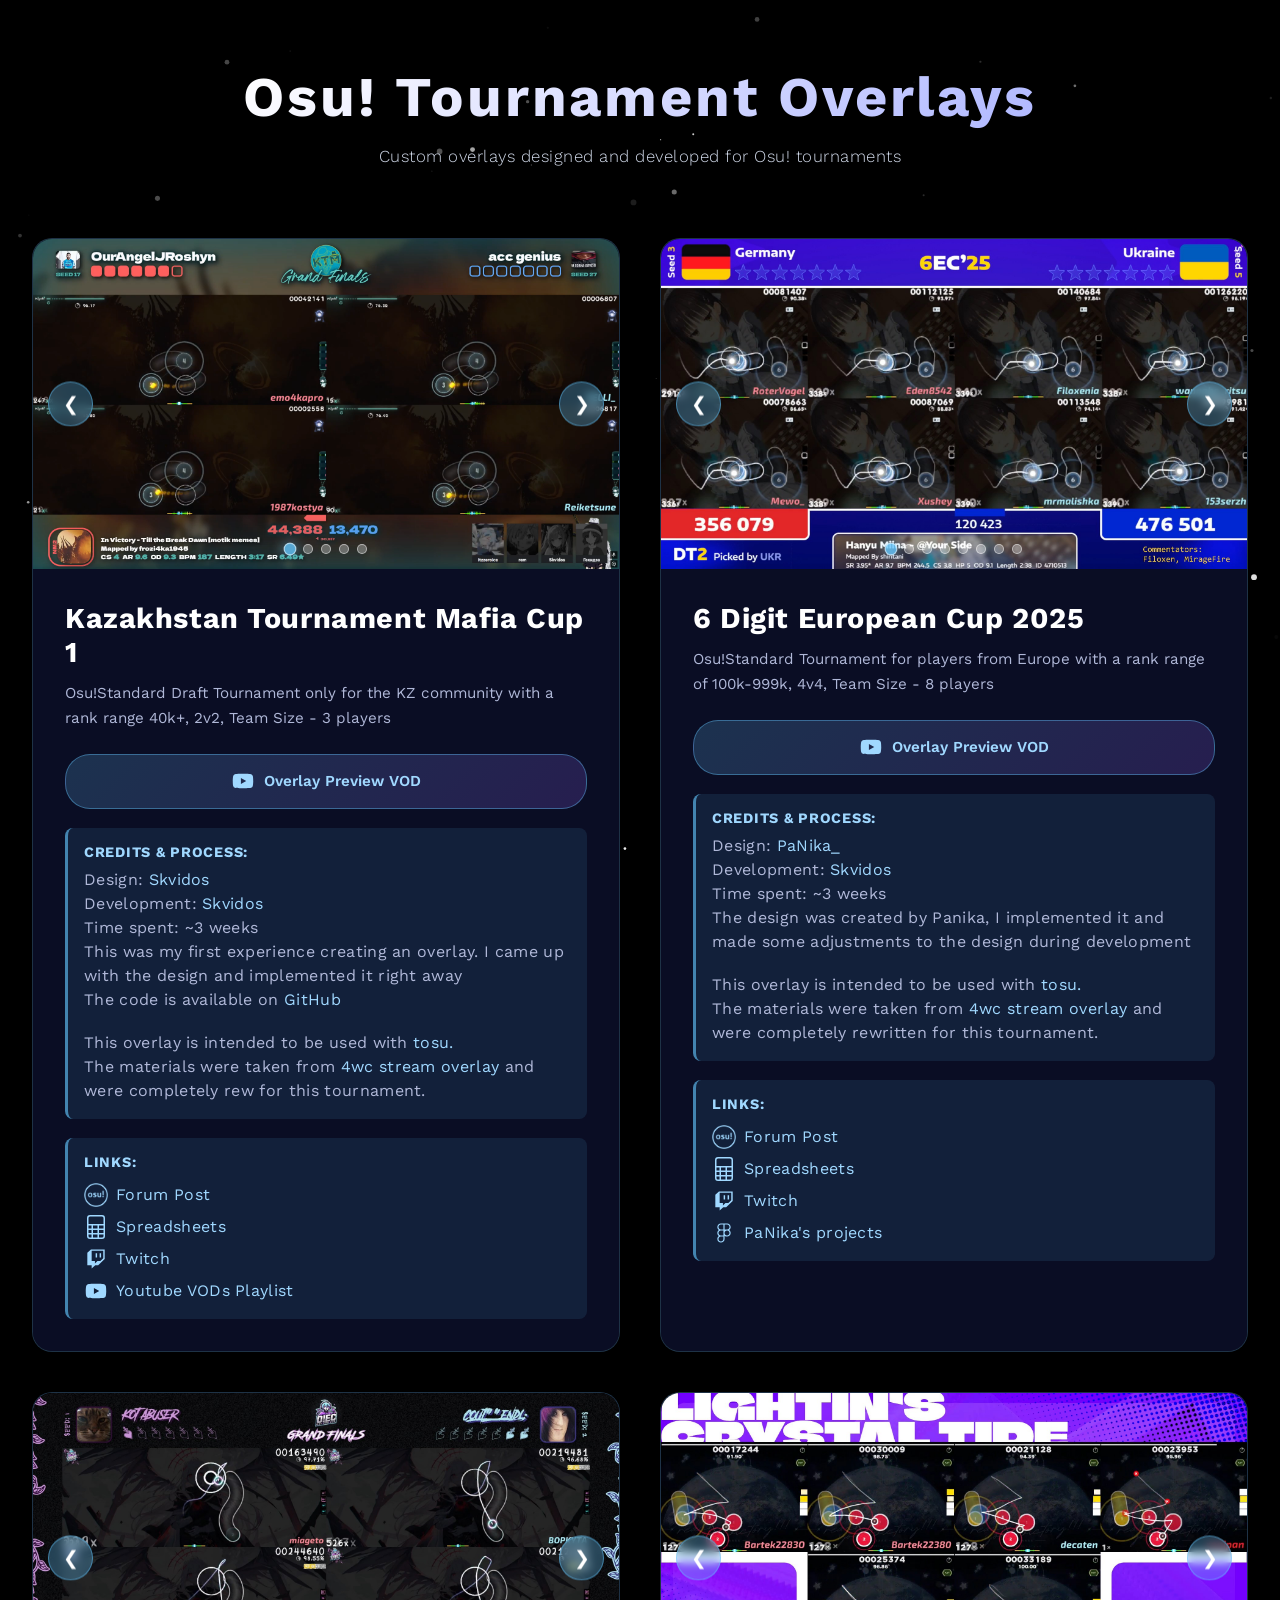
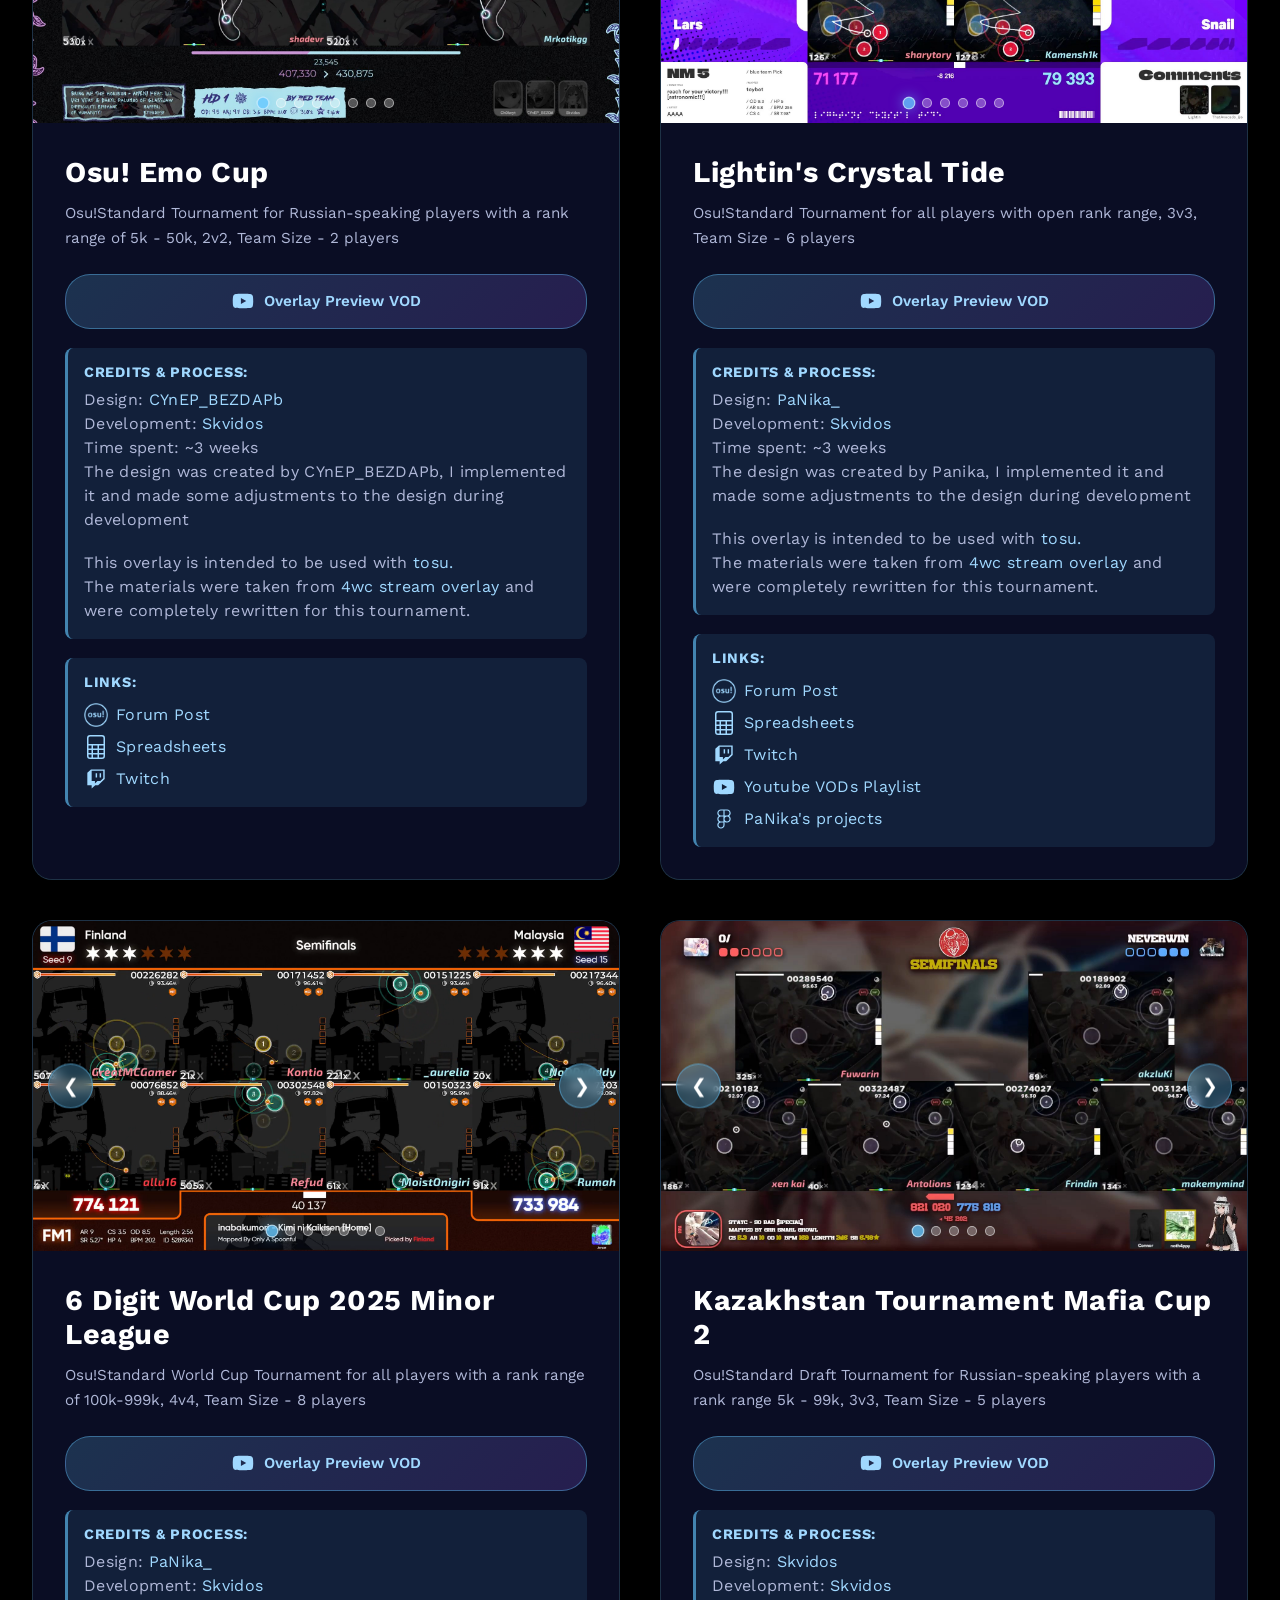
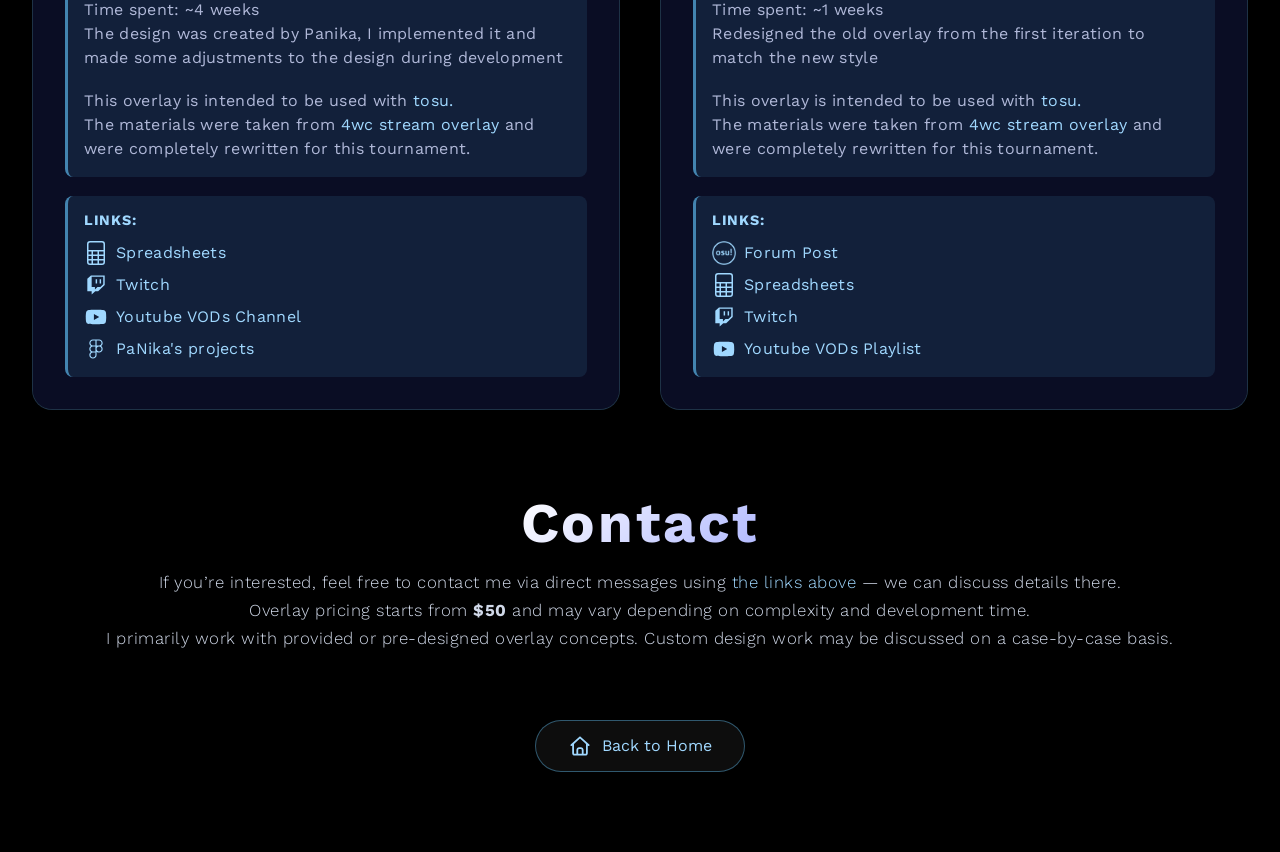
==== overlays/index.html @ 8c1902c5 "Add site, overlays pages and assets" ====
<!DOCTYPE html>
<html lang="en">
<head>
  <meta charset="UTF-8">
  <meta name="viewport" content="width=device-width, initial-scale=1.0">
  <link rel="stylesheet" href="../style.css">
  <link rel="stylesheet" href="overlays.css">
  <link rel="stylesheet" href="../src/particles.css">
  <link rel="icon" type="image/x-icon" href="../src/img/genshin-impact-emote.gif">
  <title>Tournament overlays</title>
</head>
<body>
  <div id="particles-js" class="particles-js">
    <div class="count-particles"> 
      <span class="js-count-particles"></span> 
    </div>
  </div>

  <div class="tournaments-container">
    <div class="tournaments-header">
      <h1 class="tournaments-title">Osu! Tournament Overlays</h1>
      <p class="tournaments-subtitle">Custom overlays designed and developed for Osu! tournaments</p>
    </div>

    <div class="tournaments-grid">


      <!-- Tournament 1 -->
      <div class="tournament-card">
        <div class="tournament-slider-wrapper">
          <div class="tournament-slider">
            <div class="slider-track">
              <div class="slider-item active">
                <img src="../src/tournaments/KTMC/KTMC-1.png" alt="KTMC-1" class="slider-image">
              </div>
              <div class="slider-item">
                <img src="../src/tournaments/KTMC/KTMC-2.png" alt="KTMC-2" class="slider-image">
              </div>
              <div class="slider-item">
                <img src="../src/tournaments/KTMC/KTMC-3.png" alt="KTMC-3" class="slider-image">
              </div>
              <div class="slider-item">
                <img src="../src/tournaments/KTMC/KTMC-4.png" alt="KTMC-4" class="slider-image">
              </div>
              <div class="slider-item">
                <img src="../src/tournaments/KTMC/KTMC-5.png" alt="KTMC-5" class="slider-image">
              </div>
            </div>
            <button class="slider-btn slider-prev" aria-label="Previous image">❮</button>
            <button class="slider-btn slider-next" aria-label="Next image">❯</button>
            <div class="slider-indicators">
              <span class="indicator active"></span>
              <span class="indicator"></span>
              <span class="indicator"></span>
              <span class="indicator"></span>
              <span class="indicator"></span>
            </div>
          </div>
        </div>

        <div class="tournament-info">
          <h3 class="tournament-name">Kazakhstan Tournament Mafia Cup 1</h3>
          <p class="tournament-description">Osu!Standard Draft Tournament only for the KZ community with a rank range 40k+, 2v2, Team Size - 3 players</p>
          
          <div class="tournament-links">
            <a href="https://youtu.be/E-C2rCq6BPI?si=iyvpXRI5T-jZLPT5" target="_blank" class="tournament-link twitch-link">
              <img src="../src/icons/youtube-blue.svg" alt="Youtube Icon" class="link-icon">
              Overlay Preview VOD
            </a>
            <div class="credits">
              <h4 class="credits-title">Credits & Process:</h4>
              <p class="credits-text">Design: <a href="https://osu.ppy.sh/users/14003294" target="_blank" class="credits-text-link">Skvidos</a></p>
              <p class="credits-text">Development: <a href="https://osu.ppy.sh/users/14003294" target="_blank" class="credits-text-link">Skvidos</a></p>
              <p class="credits-text">Time spent: ~3 weeks</p>
              <p class="credits-text">This was my first experience creating an overlay. I came up with the design and implemented it right away</p>
              <p class="credits-text">The code is available on <a href="https://github.com/Skvidos/KTMC_tournament_overlay" target="_blank" class="credits-text-link">GitHub</a></p>
              <br>
              <p class="credits-text">This overlay is intended to be used with <a href="https://github.com/tosuapp/tosu" target="_blank" class="credits-text-link">tosu.</a></p>
              <p class="credits-text">The materials were taken from <a href="https://github.com/shdewz/4wc-stream-overlay" target="_blank" class="credits-text-link">4wc stream overlay</a> and were completely rew for this tournament.</p>
            </div>
            <div class="links">
              <h4 class="links-title">Links:</h4>
              <div class="links-box">
                <p class="links-text">
                  <a href="https://osu.ppy.sh/community/forums/topics/1989832?n=1" target="_blank" class="links-text-link">
                    <img src="../src/icons/osu-blue.png" alt="Forum Icon" class="link-icon">
                    Forum Post
                  </a>
                </p>
                <p class="links-text">
                  <a href="https://docs.google.com/spreadsheets/d/1Pn1ewjieX7JGpbCm1gsip8Hiy0Tx7FrV1CEp2pOeEHI/edit?gid=0#gid=0" target="_blank" class="links-text-link">
                    <img src="../src/icons/file-spreadsheet-blue.svg" alt="Tournaments icon" class="link-icon">
                    Spreadsheets
                  </a>
                </p>
                <p class="links-text">
                  <a href="https://www.twitch.tv/ktm_tournaments/videos" target="_blank" class="links-text-link">
                    <img src="../src/icons/twitch-blue.svg" alt="Twitch Icon" class="link-icon">
                    Twitch
                  </a>
                </p>
                <p class="links-text">
                  <a href="https://youtube.com/playlist?list=PLZHOiDroQSXdeiQuERcLV5SNzo9TiR5Di&si=IiRrBTXZKl4jVr-d" target="_blank" class="links-text-link">
                    <img src="../src/icons/youtube-blue.svg" alt="Youtube Icon" class="link-icon">
                    Youtube VODs Playlist
                  </a>
                </p>
              </div>
            </div>
          </div>
        </div>
      </div>

      <!-- Tournament 2 -->
      <div class="tournament-card">
        <div class="tournament-slider-wrapper">
          <div class="tournament-slider">
            <div class="slider-track">
              <div class="slider-item active">
                <img src="../src/tournaments/6EC25/6EC25-1.jpg" alt="6EC25-1" class="slider-image">
              </div>
              <div class="slider-item">
                <img src="../src/tournaments/6EC25/6EC25-2.jpg" alt="6EC25-2" class="slider-image">
              </div>
              <div class="slider-item">
                <img src="../src/tournaments/6EC25/6EC25-3.jpg" alt="6EC25-3" class="slider-image">
              </div>
              <div class="slider-item">
                <img src="../src/tournaments/6EC25/6EC25-4.png" alt="6EC25-4" class="slider-image">
              </div>
              <div class="slider-item">
                <img src="../src/tournaments/6EC25/6EC25-5.png" alt="6EC25-5" class="slider-image">
              </div>
              <div class="slider-item">
                <img src="../src/tournaments/6EC25/6EC25-6.jpg" alt="6EC25-6" class="slider-image">
              </div>
              <div class="slider-item">
                <img src="../src/tournaments/6EC25/6EC25-7.png" alt="6EC25-7" class="slider-image">
              </div>
              <div class="slider-item">
                <img src="../src/tournaments/6EC25/6EC25-8.jpg" alt="6EC25-8" class="slider-image">
              </div>
            </div>
            <button class="slider-btn slider-prev" aria-label="Previous image">❮</button>
            <button class="slider-btn slider-next" aria-label="Next image">❯</button>
            <div class="slider-indicators">
              <span class="indicator active"></span>
              <span class="indicator"></span>
              <span class="indicator"></span>
              <span class="indicator"></span>
              <span class="indicator"></span>
              <span class="indicator"></span>
              <span class="indicator"></span>
              <span class="indicator"></span>
            </div>
          </div>
        </div>

        <div class="tournament-info">
          <h3 class="tournament-name">6 Digit European Cup 2025</h3>
          <p class="tournament-description">Osu!Standard Tournament for players from Europe with a rank range of 100k-999k, 4v4, Team Size - 8 players</p>
          
          <div class="tournament-links">
            <a href="https://youtu.be/w2ia1DTgqLA" target="_blank" class="tournament-link twitch-link">
              <img src="../src/icons/youtube-blue.svg" alt="Youtube Icon" class="link-icon">
              Overlay Preview VOD
            </a>
            <div class="credits">
              <h4 class="credits-title">Credits & Process:</h4>
              <p class="credits-text">Design: <a href="https://osu.ppy.sh/users/14726100" target="_blank" class="credits-text-link">PaNika_</a></p>
              <p class="credits-text">Development: <a href="https://osu.ppy.sh/users/14003294" target="_blank" class="credits-text-link">Skvidos</a></p>
              <p class="credits-text">Time spent: ~3 weeks</p>
              <p class="credits-text">The design was created by Panika, I implemented it and made some adjustments to the design during development</p>
              <br>
              <p class="credits-text">This overlay is intended to be used with <a href="https://github.com/tosuapp/tosu" target="_blank" class="credits-text-link">tosu.</a></p>
              <p class="credits-text">The materials were taken from <a href="https://github.com/shdewz/4wc-stream-overlay" target="_blank" class="credits-text-link">4wc stream overlay</a> and were completely rewritten for this tournament.</p>
            </div>
            <div class="links">
              <h4 class="links-title">Links:</h4>
              <div class="links-box">
                <p class="links-text">
                  <a href="https://osu.ppy.sh/community/forums/topics/2015866?n=1" target="_blank" class="links-text-link">
                    <img src="../src/icons/osu-blue.png" alt="Forum Icon" class="link-icon">
                    Forum Post
                  </a>
                </p>
                <p class="links-text">
                  <a href="https://docs.google.com/spreadsheets/d/1o5yW-YzqhzKnUhZ0usQReoVOigLjVEhfz6ZIpwa6CTg/edit?gid=1689800604#gid=1689800604" target="_blank" class="links-text-link">
                    <img src="../src/icons/file-spreadsheet-blue.svg" alt="Tournaments icon" class="link-icon">
                    Spreadsheets
                  </a>
                </p>
                <p class="links-text">
                  <a href="https://www.twitch.tv/6ec_osu/videos" target="_blank" class="links-text-link">
                    <img src="../src/icons/twitch-blue.svg" alt="Twitch Icon" class="link-icon">
                    Twitch
                  </a>
                </p>
                <p class="links-text">
                  <a href="https://www.figma.com/proto/3EGisVaQE9dZmz87RCiJsG/Price-list" target="_blank" class="links-text-link">
                    <img src="../src/icons/figma-blue.svg" alt="Figma Icon" class="link-icon">
                    PaNika's projects 
                  </a>
                </p>
              </div>
            </div>
          </div>
        </div>
      </div>

      <!-- Tournament 3 -->
      <div class="tournament-card">
        <div class="tournament-slider-wrapper">
          <div class="tournament-slider">
            <div class="slider-track">
              <div class="slider-item active">
                <img src="../src/tournaments/OEC/OEC-1.jpg" alt="OEC-1" class="slider-image">
              </div>
              <div class="slider-item">
                <img src="../src/tournaments/OEC/OEC-2.jpg" alt="OEC-2" class="slider-image">
              </div>
              <div class="slider-item">
                <img src="../src/tournaments/OEC/OEC-3.jpg" alt="OEC-3" class="slider-image">
              </div>
              <div class="slider-item">
                <img src="../src/tournaments/OEC/OEC-4.png" alt="OEC-4" class="slider-image">
              </div>
              <div class="slider-item">
                <img src="../src/tournaments/OEC/OEC-5.png" alt="OEC-5" class="slider-image">
              </div>
              <div class="slider-item">
                <img src="../src/tournaments/OEC/OEC-6.png" alt="OEC-6" class="slider-image">
              </div>
              <div class="slider-item">
                <img src="../src/tournaments/OEC/OEC-7.png" alt="OEC-7" class="slider-image">
              </div>
              <div class="slider-item">
                <img src="../src/tournaments/OEC/OEC-8.jpg" alt="OEC-8" class="slider-image">
              </div>
            </div>
            <button class="slider-btn slider-prev" aria-label="Previous image">❮</button>
            <button class="slider-btn slider-next" aria-label="Next image">❯</button>
            <div class="slider-indicators">
              <span class="indicator active"></span>
              <span class="indicator"></span>
              <span class="indicator"></span>
              <span class="indicator"></span>
              <span class="indicator"></span>
              <span class="indicator"></span>
              <span class="indicator"></span>
              <span class="indicator"></span>
            </div>
          </div>
        </div>

        <div class="tournament-info">
          <h3 class="tournament-name">Osu! Emo Cup</h3>
          <p class="tournament-description">Osu!Standard Tournament for Russian-speaking players with a rank range of 5k - 50k, 2v2, Team Size - 2 players</p>
          
          <div class="tournament-links">
            <a href="https://youtu.be/pKwDLJembMM" target="_blank" class="tournament-link twitch-link">
              <img src="../src/icons/youtube-blue.svg" alt="Youtube Icon" class="link-icon">
              Overlay Preview VOD
            </a>
            <div class="credits">
              <h4 class="credits-title">Credits & Process:</h4>
              <p class="credits-text">Design: <a href="https://osu.ppy.sh/users/22275008" target="_blank" class="credits-text-link">CYnEP_BEZDAPb</a></p>
              <p class="credits-text">Development: <a href="https://osu.ppy.sh/users/14003294" target="_blank" class="credits-text-link">Skvidos</a></p>
              <p class="credits-text">Time spent: ~3 weeks</p>
              <p class="credits-text">The design was created by CYnEP_BEZDAPb, I implemented it and made some adjustments to the design during development</p>
              <br>
              <p class="credits-text">This overlay is intended to be used with <a href="https://github.com/tosuapp/tosu" target="_blank" class="credits-text-link">tosu.</a></p>
              <p class="credits-text">The materials were taken from <a href="https://github.com/shdewz/4wc-stream-overlay" target="_blank" class="credits-text-link">4wc stream overlay</a> and were completely rewritten for this tournament.</p>
            </div>
            <div class="links">
              <h4 class="links-title">Links:</h4>
              <div class="links-box">
                <p class="links-text">
                  <a href="https://osu.ppy.sh/community/forums/topics/2031047?n=1" target="_blank" class="links-text-link">
                    <img src="../src/icons/osu-blue.png" alt="Forum Icon" class="link-icon">
                    Forum Post
                  </a>
                </p>
                <p class="links-text">
                  <a href="https://docs.google.com/spreadsheets/d/1UGtbVI40wAOqp3YY4llT6yN2cVQWpiNgssri2C-pkk8/edit?gid=859819526#gid=859819526" target="_blank" class="links-text-link">
                    <img src="../src/icons/file-spreadsheet-blue.svg" alt="Tournaments icon" class="link-icon">
                    Spreadsheets
                  </a>
                </p>
                <p class="links-text">
                  <a href="https://www.twitch.tv/ch0knyt/videos" target="_blank" class="links-text-link">
                    <img src="../src/icons/twitch-blue.svg" alt="Twitch Icon" class="link-icon">
                    Twitch
                  </a>
                </p>
              </div>
            </div>
          </div>
        </div>
      </div>

      <!-- Tournament 4 -->
      <div class="tournament-card">
        <div class="tournament-slider-wrapper">
          <div class="tournament-slider">
            <div class="slider-track">
              <div class="slider-item active">
                <img src="../src/tournaments/LCT/LCT-1.jpg" alt="LCT-1" class="slider-image">
              </div>
              <div class="slider-item">
                <img src="../src/tournaments/LCT/LCT-2.jpg" alt="LCT-2" class="slider-image">
              </div>
              <div class="slider-item">
                <img src="../src/tournaments/LCT/LCT-3.jpg" alt="LCT-3" class="slider-image">
              </div>
              <div class="slider-item">
                <img src="../src/tournaments/LCT/LCT-4.png" alt="LCT-4" class="slider-image">
              </div>
              <div class="slider-item">
                <img src="../src/tournaments/LCT/LCT-5.jpg" alt="LCT-5" class="slider-image">
              </div>
              <div class="slider-item">
                <img src="../src/tournaments/LCT/LCT-6.jpg" alt="LCT-6" class="slider-image">
              </div>
            </div>
            <button class="slider-btn slider-prev" aria-label="Previous image">❮</button>
            <button class="slider-btn slider-next" aria-label="Next image">❯</button>
            <div class="slider-indicators">
              <span class="indicator active"></span>
              <span class="indicator"></span>
              <span class="indicator"></span>
              <span class="indicator"></span>
              <span class="indicator"></span>
              <span class="indicator"></span>
            </div>
          </div>
        </div>

        <div class="tournament-info">
          <h3 class="tournament-name">Lightin's Crystal Tide</h3>
          <p class="tournament-description">Osu!Standard Tournament for all players with open rank range, 3v3, Team Size - 6 players</p>
          
          <div class="tournament-links">
            <a href="https://youtu.be/AAssb0UugEo?si=dtzU5OjG0srEo_QN" target="_blank" class="tournament-link twitch-link">
              <img src="../src/icons/youtube-blue.svg" alt="Youtube Icon" class="link-icon">
              Overlay Preview VOD
            </a>
            <div class="credits">
              <h4 class="credits-title">Credits & Process:</h4>
              <p class="credits-text">Design: <a href="https://osu.ppy.sh/users/14726100" target="_blank" class="credits-text-link">PaNika_</a></p>
              <p class="credits-text">Development: <a href="https://osu.ppy.sh/users/14003294" target="_blank" class="credits-text-link">Skvidos</a></p>
              <p class="credits-text">Time spent: ~3 weeks</p>
              <p class="credits-text">The design was created by Panika, I implemented it and made some adjustments to the design during development</p>
              <br>
              <p class="credits-text">This overlay is intended to be used with <a href="https://github.com/tosuapp/tosu" target="_blank" class="credits-text-link">tosu.</a></p>
              <p class="credits-text">The materials were taken from <a href="https://github.com/shdewz/4wc-stream-overlay" target="_blank" class="credits-text-link">4wc stream overlay</a> and were completely rewritten for this tournament.</p>
            </div>
            <div class="links">
              <h4 class="links-title">Links:</h4>
              <div class="links-box">
                <p class="links-text">
                  <a href="https://osu.ppy.sh/community/forums/topics/2082736?n=1" target="_blank" class="links-text-link">
                    <img src="../src/icons/osu-blue.png" alt="Forum Icon" class="link-icon">
                    Forum Post
                  </a>
                </p>
                <p class="links-text">
                  <a href="https://docs.google.com/spreadsheets/d/1CdXkaaHHRMMilxBecHRYwp8DKYxkww0_PgVMlvnD6Gw/edit?gid=1145372576#gid=1145372576" target="_blank" class="links-text-link">
                    <img src="../src/icons/file-spreadsheet-blue.svg" alt="Tournaments icon" class="link-icon">
                    Spreadsheets
                  </a>
                </p>
                <p class="links-text">
                  <a href="https://www.twitch.tv/notlightin/videos" target="_blank" class="links-text-link">
                    <img src="../src/icons/twitch-blue.svg" alt="Twitch Icon" class="link-icon">
                    Twitch
                  </a>
                </p>
                <p class="links-text">
                  <a href="https://youtube.com/playlist?list=PLZHOiDroQSXdtbBLppBBC1JYACnj1HB1C&si=iDhKo9t9N3ivQTGW" target="_blank" class="links-text-link">
                    <img src="../src/icons/youtube-blue.svg" alt="Youtube Icon" class="link-icon">
                    Youtube VODs Playlist
                  </a>
                </p>
                <p class="links-text">
                  <a href="https://www.figma.com/proto/3EGisVaQE9dZmz87RCiJsG/Price-list" target="_blank" class="links-text-link">
                    <img src="../src/icons/figma-blue.svg" alt="Figma Icon" class="link-icon">
                    PaNika's projects 
                  </a>
                </p>
              </div>
            </div>
          </div>
        </div>
      </div>

      <!-- Tournament 5 -->
      <div class="tournament-card">
        <div class="tournament-slider-wrapper">
          <div class="tournament-slider">
            <div class="slider-track">
              <div class="slider-item active">
                <img src="../src/tournaments/6WC25/6WC25-1.png" alt="6WC25-1" class="slider-image">
              </div>
              <div class="slider-item">
                <img src="../src/tournaments/6WC25/6WC25-2.jpg" alt="6WC25-2" class="slider-image">
              </div>
              <div class="slider-item">
                <img src="../src/tournaments/6WC25/6WC25-3.jpg" alt="6WC25-3" class="slider-image">
              </div>
              <div class="slider-item">
                <img src="../src/tournaments/6WC25/6WC25-4.jpg" alt="6WC25-4" class="slider-image">
              </div>
              <div class="slider-item">
                <img src="../src/tournaments/6WC25/6WC25-5.jpg" alt="6WC25-5" class="slider-image">
              </div>
              <div class="slider-item">
                <img src="../src/tournaments/6WC25/6WC25-6.jpg" alt="6WC25-6" class="slider-image">
              </div>
              <div class="slider-item">
                <img src="../src/tournaments/6WC25/6WC25-7.jpg" alt="6WC25-7" class="slider-image">
              </div>
            </div>
            <button class="slider-btn slider-prev" aria-label="Previous image">❮</button>
            <button class="slider-btn slider-next" aria-label="Next image">❯</button>
            <div class="slider-indicators">
              <span class="indicator active"></span>
              <span class="indicator"></span>
              <span class="indicator"></span>
              <span class="indicator"></span>
              <span class="indicator"></span>
              <span class="indicator"></span>
              <span class="indicator"></span>
            </div>
          </div>
        </div>

        <div class="tournament-info">
          <h3 class="tournament-name">6 Digit World Cup 2025 Minor League</h3>
          <p class="tournament-description">Osu!Standard World Cup Tournament for all players with a rank range of 100k-999k, 4v4, Team Size - 8 players</p>
          
          <div class="tournament-links">
            <a href="https://youtu.be/DuCVzJIsSrc" target="_blank" class="tournament-link twitch-link">
              <img src="../src/icons/youtube-blue.svg" alt="Youtube Icon" class="link-icon">
              Overlay Preview VOD
            </a>
            <div class="credits">
              <h4 class="credits-title">Credits & Process:</h4>
              <p class="credits-text">Design: <a href="https://osu.ppy.sh/users/14726100" target="_blank" class="credits-text-link">PaNika_</a></p>
              <p class="credits-text">Development: <a href="https://osu.ppy.sh/users/14003294" target="_blank" class="credits-text-link">Skvidos</a></p>
              <p class="credits-text">Time spent: ~4 weeks</p>
              <p class="credits-text">The design was created by Panika, I implemented it and made some adjustments to the design during development</p>
              <br>
              <p class="credits-text">This overlay is intended to be used with <a href="https://github.com/tosuapp/tosu" target="_blank" class="credits-text-link">tosu.</a></p>
              <p class="credits-text">The materials were taken from <a href="https://github.com/shdewz/4wc-stream-overlay" target="_blank" class="credits-text-link">4wc stream overlay</a> and were completely rewritten for this tournament.</p>
            </div>
            <div class="links">
              <h4 class="links-title">Links:</h4>
              <div class="links-box">
                <p class="links-text">
                  <a href="https://docs.google.com/spreadsheets/d/1cbZm7F3ZkW65mCVKfijoQ01kqIrYmIiGXvYX-RBGE3U/edit?usp=sharing" target="_blank" class="links-text-link">
                    <img src="../src/icons/file-spreadsheet-blue.svg" alt="Tournaments icon" class="link-icon">
                    Spreadsheets
                  </a>
                </p>
                <p class="links-text">
                  <a href="https://www.twitch.tv/6wcml_osu/videos" target="_blank" class="links-text-link">
                    <img src="../src/icons/twitch-blue.svg" alt="Twitch Icon" class="link-icon">
                    Twitch
                  </a>
                </p>
                <p class="links-text">
                  <a href="https://www.youtube.com/@6wc_ml" target="_blank" class="links-text-link">
                    <img src="../src/icons/youtube-blue.svg" alt="Youtube Icon" class="link-icon">
                    Youtube VODs Channel
                  </a>
                </p>
                <p class="links-text">
                  <a href="https://www.figma.com/proto/3EGisVaQE9dZmz87RCiJsG/Price-list" target="_blank" class="links-text-link">
                    <img src="../src/icons/figma-blue.svg" alt="Figma Icon" class="link-icon">
                    PaNika's projects 
                  </a>
                </p>
              </div>
            </div>
          </div>
        </div>
      </div>

      <!-- Tournament 6 -->
      <div class="tournament-card">
        <div class="tournament-slider-wrapper">
          <div class="tournament-slider">
            <div class="slider-track">
              <div class="slider-item active">
                <img src="../src/tournaments/KTMC2/KTMC2-1.jpg" alt="KTMC2-1" class="slider-image">
              </div>
              <div class="slider-item">
                <img src="../src/tournaments/KTMC2/KTMC2-2.jpg" alt="KTMC2-2" class="slider-image">
              </div>
              <div class="slider-item">
                <img src="../src/tournaments/KTMC2/KTMC2-3.jpg" alt="KTMC2-3" class="slider-image">
              </div>
              <div class="slider-item">
                <img src="../src/tournaments/KTMC2/KTMC2-4.png" alt="KTMC2-4" class="slider-image">
              </div>
              <div class="slider-item">
                <img src="../src/tournaments/KTMC2/KTMC2-5.png" alt="KTMC2-5" class="slider-image">
              </div>
            </div>
            <button class="slider-btn slider-prev" aria-label="Previous image">❮</button>
            <button class="slider-btn slider-next" aria-label="Next image">❯</button>
            <div class="slider-indicators">
              <span class="indicator active"></span>
              <span class="indicator"></span>
              <span class="indicator"></span>
              <span class="indicator"></span>
              <span class="indicator"></span>
            </div>
          </div>
        </div>

        <div class="tournament-info">
          <h3 class="tournament-name">Kazakhstan Tournament Mafia Cup 2</h3>
          <p class="tournament-description">Osu!Standard Draft Tournament for Russian-speaking players with a rank range 5k - 99k, 3v3, Team Size - 5 players</p>
          
          <div class="tournament-links">
            <a href="https://youtu.be/3SsyxHHXQzs?si=Gf8PwDFn7V058Ixz" target="_blank" class="tournament-link twitch-link">
              <img src="../src/icons/youtube-blue.svg" alt="Youtube Icon" class="link-icon">
              Overlay Preview VOD
            </a>
            <div class="credits">
              <h4 class="credits-title">Credits & Process:</h4>
              <p class="credits-text">Design: <a href="https://osu.ppy.sh/users/14003294" target="_blank" class="credits-text-link">Skvidos</a></p>
              <p class="credits-text">Development: <a href="https://osu.ppy.sh/users/14003294" target="_blank" class="credits-text-link">Skvidos</a></p>
              <p class="credits-text">Time spent: ~1 weeks</p>
              <p class="credits-text">Redesigned the old overlay from the first iteration to match the new style</p>
              <br>
              <p class="credits-text">This overlay is intended to be used with <a href="https://github.com/tosuapp/tosu" target="_blank" class="credits-text-link">tosu.</a></p>
              <p class="credits-text">The materials were taken from <a href="https://github.com/shdewz/4wc-stream-overlay" target="_blank" class="credits-text-link">4wc stream overlay</a> and were completely rewritten for this tournament.</p>
            </div>
            <div class="links">
              <h4 class="links-title">Links:</h4>
              <div class="links-box">
                <p class="links-text">
                  <a href="https://osu.ppy.sh/community/forums/topics/2140861?n=1" target="_blank" class="links-text-link">
                    <img src="../src/icons/osu-blue.png" alt="Forum Icon" class="link-icon">
                    Forum Post
                  </a>
                </p>
                <p class="links-text">
                  <a href="https://docs.google.com/spreadsheets/d/1CS-BTfAqk7YEen1E7T9FXvaWuh1mEkLG2P4E03fBdQk/edit?gid=1656190176#gid=1656190176" target="_blank" class="links-text-link">
                    <img src="../src/icons/file-spreadsheet-blue.svg" alt="Tournaments icon" class="link-icon">
                    Spreadsheets
                  </a>
                </p>
                <p class="links-text">
                  <a href="https://www.twitch.tv/kazakhstantournamentmafia/videos" target="_blank" class="links-text-link">
                    <img src="../src/icons/twitch-blue.svg" alt="Twitch Icon" class="link-icon">
                    Twitch
                  </a>
                </p>
                <p class="links-text">
                  <a href="https://youtube.com/playlist?list=PLZHOiDroQSXe1QnhcBUA7s9ZK0--oCTYG&si=B47R76gOXUdgbSKR" target="_blank" class="links-text-link">
                    <img src="../src/icons/youtube-blue.svg" alt="Youtube Icon" class="link-icon">
                    Youtube VODs Playlist
                  </a>
                </p>
              </div>
            </div>
          </div>
        </div>
      </div>
    </div>

    <div class="tournaments-footer">
      <h2 class="tournaments-title">Contact</h2>
      <p class="tournaments-subtitle">If you’re interested, feel free to contact me via direct messages using <a href="../index.html" class="credits-text-link">the links above</a> — we can discuss details there.</p>
      <p class="tournaments-subtitle">Overlay pricing starts from <b>$50</b> and may vary depending on complexity and development time.</p>
      <p class="tournaments-subtitle">I primarily work with provided or pre-designed overlay concepts. Custom design work may be discussed on a case-by-case basis.</p>
    </div>
  </div>

  <div class="back-link-container">
    <a href="../index.html" class="back-link">
      <img src="../src/icons/home-blue.svg" alt="Home Icon" class="link-icon">
      Back to Home
    </a>
  </div>

  <div id="image-modal" class="image-modal" aria-hidden="true">
    <div class="image-modal-content">
      <button class="modal-close" aria-label="Close image">×</button>
      <img id="modal-img" src="" alt="Expanded image">
    </div>
  </div>
</body>
</html>
<script src="../script.js"></script>
<script src="../src/particles/particles.min.js"></script>
<script src="../src/particles/particles.js"></script>
<script src="overlays.js"></script>
---- style.css ----
/* Main Page Styles */

@import url(src/fonts/fonts.css);

:root {
  --bg-color: #000;
  --text-color: #fff;
  --text-muted: #d0d8e8;

  --glass-bg: rgba(255, 255, 255, 0.05);
  --glass-border: rgba(255, 255, 255, 0.2);

  --accent-blue: rgba(100, 200, 255, 0.5);
  --accent-purple: rgba(150, 100, 255, 0.5);

  --transition-fast: 0.25s ease;
  --transition-normal: 0.35s ease;
}


@keyframes fadeInUp {
  from {
    opacity: 0;
    transform: translateY(30px);
  }
  to {
    opacity: 1;
    transform: translateY(0);
  }
}

@keyframes glow {
  0%, 100% {
    text-shadow:
      0 0 10px rgba(255, 255, 255, 0.3),
      0 0 20px rgba(100, 200, 255, 0.3);
  }
  50% {
    text-shadow:
      0 0 20px rgba(255, 255, 255, 0.6),
      0 0 40px rgba(100, 200, 255, 0.6);
  }
}

@keyframes float {
  0%, 100% {
    transform: translateY(0);
  }
  50% {
    transform: translateY(-10px);
  }
}


*,
*::before,
*::after {
  margin: 0;
  padding: 0;
  box-sizing: border-box;
}

body {
  min-height: 100vh;
  background-color: var(--bg-color);
  color: var(--text-color);
  font-family: 'Work Sans', sans-serif;
  font-weight: 400;

  -webkit-font-smoothing: antialiased;
  text-rendering: optimizeLegibility;
  overflow-x: hidden;
}

.particles-js {
  position: fixed;
  inset: 0;
  z-index: 0;
  pointer-events: none;
}

.content {
  position: relative;
  z-index: 1;

  max-width: 1100px;
  width: 100%;
  min-height: 100vh;

  margin: 0 auto;
  padding: 2rem;

  display: flex;
  flex-direction: column;
  align-items: center;
  justify-content: center;
  text-align: center;
}

.header {
  display: flex;
  flex-direction: column;
  align-items: center;
  justify-content: center;
  gap: 1.2rem;
  margin-bottom: 2rem;

  animation: fadeInUp 1s ease-out;
}

.header-imgs {
  margin-top: 3.5rem;
}

.header-img {
  width: 120px;
  height: 120px;
  margin-bottom: 1.5rem;

  animation: float 3s ease-in-out infinite;
  will-change: transform;
}

.header_title {
  font-size: clamp(2rem, 5vw, 3.5rem);
  font-weight: 700;
  margin-bottom: 1.5rem;
  letter-spacing: 0.05em;

  background: linear-gradient(135deg, #ffffff 0%, #b0b8ff 100%);
  background-clip: text;
  -webkit-background-clip: text;
  -webkit-text-fill-color: transparent;

  animation:
    fadeInUp 1s ease-out 0.2s both,
    glow 3s ease-in-out 1s infinite;
}

.header_text {
  max-width: 800px;
  font-size: 1.05rem;
  font-weight: 300;
  line-height: 1.7;
  letter-spacing: 0.03em;
  color: var(--text-muted);

  animation: fadeInUp 1s ease-out 0.4s both;
}

.socials {
  margin-top: 1.5rem;
  animation: fadeInUp 1s ease-out 0.6s both;
}

.social_link_box {
  display: flex;
  flex-wrap: wrap;
  align-items: center;
  justify-content: center;
  gap: 1.2rem;
  max-width: 900px;
}

.social_link_container {
  transition: transform var(--transition-normal);
  will-change: transform;
}

.social_link_container:hover {
  transform: scale(1.07);
}

.social_link {
  display: inline-flex;
  align-items: center;
  justify-content: center;
  gap: 0.6rem;

  padding: 0.8rem 1.2rem;
  font-size: 0.95rem;
  font-weight: 300;
  color: var(--text-color);
  text-decoration: none;

  background: var(--glass-bg);
  border: 1px solid var(--glass-border);
  border-radius: 50px;
  backdrop-filter: blur(10px);

  transition:
    background var(--transition-normal),
    border var(--transition-normal),
    box-shadow var(--transition-normal),
    color var(--transition-normal);
}

.social_link:hover {
  background: linear-gradient(
    135deg,
    rgba(100, 200, 255, 0.2),
    rgba(150, 100, 255, 0.2)
  );
  border-color: var(--accent-blue);
  color: #a0d8ff;
  box-shadow:
    0 0 20px rgba(100, 200, 255, 0.3),
    inset 0 0 20px rgba(100, 200, 255, 0.1);
}

.social_link:focus-visible {
  outline: 2px solid var(--accent-blue);
  outline-offset: 4px;
}

.social_icon_img {
  width: 22px;
  height: 22px;
  transition: transform var(--transition-fast);
}

.social_link:hover .social_icon_img {
  transform: rotate(10deg) scale(1.15);
}

@media (max-width: 1024px) {
  .content {
    padding: 1.5rem;
  }
}

@media (max-width: 768px) {
  .header_title {
    font-size: 2.5rem;
  }

  .header_text {
    font-size: 0.95rem;
  }

  .social_link {
    font-size: 0.85rem;
    padding: 0.6rem 1rem;
  }

  .social_icon_img {
    width: 20px;
    height: 20px;
  }
}

@media (max-width: 480px) {
  .header_title {
    font-size: 1.8rem;
    letter-spacing: 0.02em;
  }

  .header_text {
    font-size: 0.85rem;
    line-height: 1.5;
  }

  .social_link {
    font-size: 0.7rem;
    padding: 0.5rem 0.8rem;
  }

  .social_icon_img {
    width: 18px;
    height: 18px;
  }
}
---- overlays/overlays.css ----
/* Tournaments Page Styles */

@keyframes cardFadeIn {
  from {
    opacity: 0;
    transform: translateY(20px);
  }
  to {
    opacity: 1;
    transform: translateY(0);
  }
}

@keyframes slideIn {
  from {
    opacity: 0;
  }
  to {
    opacity: 1;
  }
}

.tournaments-container {
  position: relative;
  z-index: 2;
  min-height: 100vh;
  padding: 4rem 2rem 2rem 2rem;
  max-width: 1400px;
  margin: 0 auto;
}

.tournaments-header {
  display: flex;
  flex-direction: column;
  align-items: center;
  text-align: center;
  margin-bottom: 4rem;
  animation: cardFadeIn 1s ease-out;
}

.tournaments-title {
  font-size: 3.5rem;
  font-weight: 700;
  margin-bottom: 1rem;
  letter-spacing: 0.05em;
  background: linear-gradient(135deg, #ffffff 0%, #b0b8ff 100%);
  -webkit-background-clip: text;
  -webkit-text-fill-color: transparent;
  background-clip: text;
  animation: fadeInUp 1s ease-out, glow 3s ease-in-out 1s infinite;
}

.tournaments-subtitle {
  max-width: 1100px;
  font-size: 1.05rem;
  color: #d0d8e8;
  font-weight: 300;
  letter-spacing: 0.03em;
  animation: fadeInUp 1s ease-out;
  animation-delay: 0.2s;
  animation-fill-mode: both;
  margin-bottom: .5rem;
}

.tournaments-grid {
  display: grid;
  grid-template-columns: repeat(auto-fit, minmax(440px, 1fr));
  gap: 2.5rem;
  margin-bottom: 3rem;
}

.tournament-card {
  background: rgba(20, 20, 40, 0.6);
  backdrop-filter: blur(10px);
  border: 1px solid rgba(100, 200, 255, 0.2);
  border-radius: 20px;
  overflow: hidden;
  transition: all 0.4s ease;
  animation: cardFadeIn 1s ease-out;
  animation-fill-mode: both;
  display: flex;
  flex-direction: column;
  height: 100%;
}

.tournament-card:nth-child(1) { animation-delay: 0.1s; }
.tournament-card:nth-child(2) { animation-delay: 0.2s; }
.tournament-card:nth-child(3) { animation-delay: 0.3s; }

.tournament-card:hover {
  border-color: rgba(100, 200, 255, 0.6);
  box-shadow: 0 0 30px rgba(100, 200, 255, 0.3), 
              inset 0 0 30px rgba(100, 200, 255, 0.1);
  transform: translateY(-10px);
}

.tournament-slider-wrapper {
  position: relative;
  width: 100%;
  padding-bottom: 56.25%;
  overflow: hidden;
  background: rgba(0, 0, 0, 0.5);
}

.tournament-slider {
  position: absolute;
  top: 0;
  left: 0;
  right: 0;
  bottom: 0;
  display: flex;
  align-items: center;
  justify-content: center;
}

.slider-track {
  width: 100%;
  height: 100%;
  position: relative;
  overflow: hidden;
}

.slider-item {
  position: absolute;
  width: 100%;
  height: 100%;
  opacity: 0;
  transition: opacity 0.5s ease-in-out;
  display: flex;
  align-items: center;
  justify-content: center;
  pointer-events: none;
  z-index: 0;
}

.slider-item.active {
  opacity: 1;
  pointer-events: auto;
  z-index: 2;
}

.slider-image {
  width: 100%;
  height: 100%;
  object-fit: cover;
  transition: transform 0.3s ease;
}

.slider-item:hover .slider-image {
  transform: scale(1.05);
}

.slider-btn {
  position: absolute;
  top: 50%;
  transform: translateY(-50%);
  background: rgba(100, 200, 255, 0.3);
  border: 1px solid rgba(100, 200, 255, 0.5);
  color: #ffffff;
  width: 45px;
  height: 45px;
  border-radius: 50%;
  cursor: pointer;
  font-size: 1.2rem;
  z-index: 10;
  transition: all 0.3s ease;
  display: flex;
  align-items: center;
  justify-content: center;
  backdrop-filter: blur(5px);
}

.slider-btn:hover {
  background: rgba(100, 200, 255, 0.6);
  box-shadow: 0 0 15px rgba(100, 200, 255, 0.4);
  transform: translateY(-50%) scale(1.1);
}

.slider-prev {
  left: 15px;
}

.slider-next {
  right: 15px;
}

.slider-indicators {
  position: absolute;
  bottom: 15px;
  left: 50%;
  transform: translateX(-50%);
  display: flex;
  gap: 0.5rem;
  z-index: 10;
}

.indicator {
  width: 10px;
  height: 10px;
  border-radius: 50%;
  background: rgba(255, 255, 255, 0.3);
  cursor: pointer;
  transition: all 0.3s ease;
  border: 1px solid rgba(255, 255, 255, 0.5);
}

.indicator.active {
  background: rgba(100, 200, 255, 0.8);
  box-shadow: 0 0 10px rgba(100, 200, 255, 0.6);
  transform: scale(1.3);
}

.tournament-info {
  padding: 2rem;
  background: rgba(10, 14, 39, 0.8);
  flex-grow: 1;
  display: flex;
  flex-direction: column;
}

.tournament-name {
  font-size: 1.8rem;
  font-weight: 700;
  margin-bottom: 0.8rem;
  color: #ffffff;
  letter-spacing: 0.02em;
}

.tournament-description {
  font-size: 0.95rem;
  color: #b0b8d8;
  margin-bottom: 1.5rem;
  line-height: 1.6;
}

.tournament-links {
  display: flex;
  flex-direction: column;
  gap: 1.2rem;
}

.tournament-link {
  display: inline-flex;
  align-items: center;
  justify-content: center;
  gap: 0.6rem;
  padding: 0.9rem 1.5rem;
  background: linear-gradient(135deg, rgba(100, 200, 255, 0.2), rgba(150, 100, 255, 0.2));
  border: 1px solid rgba(100, 200, 255, 0.4);
  border-radius: 25px;
  color: #a0d8ff;
  text-decoration: none;
  font-weight: 600;
  font-size: 0.95rem;
  transition: all 0.3s ease;
  cursor: pointer;
}

.tournament-link:hover {
  background: linear-gradient(135deg, rgba(100, 200, 255, 0.4), rgba(150, 100, 255, 0.4));
  border-color: rgba(100, 200, 255, 0.8);
  box-shadow: 0 0 20px rgba(100, 200, 255, 0.4);
  transform: translateY(-2px);
}

.tournaments-footer {
  display: flex;
  flex-direction: column;
  align-items: center;
  text-align: center;
  padding: 2rem 1rem;
  border-radius: 0 0 20px 20px;
}

.link-icon {
  width: 24px;
  height: 24px;
  transition: transform 0.3s ease;
}

.credits, .links {
  background: rgba(100, 200, 255, 0.1);
  border-left: 3px solid rgba(100, 200, 255, 0.6);
  padding: 1rem;
  border-radius: 8px;
}

.credits-title, .links-title {
  font-size: 0.9rem;
  font-weight: 700;
  color: #a0d8ff;
  margin-bottom: 0.5rem;
  text-transform: uppercase;
  letter-spacing: 0.05em;
}

.credits-text,.links-text {
  font-size: 1rem;
  color: #b0b8d8;
  line-height: 1.5;
  letter-spacing: 0.02em;
}

.credits-text-link {
  text-decoration: none;
  color: #a0d8ff;
  transition: color 0.3s ease;
}

.credits-text-link:hover {
  color: #ffffff;
}

.links-title {
  margin-bottom: 0.8rem;
}

.links-box {
  display: flex;
  flex-direction: column;
  gap: 0.5rem;
}

.links-text-link {
  text-decoration: none;
  color: #a0d8ff;
  transition: all 0.3s ease;
  display: flex;
  align-items: center;
  gap: 0.5rem;
}

.links-text-link:hover {
  color: #ffffff;
  filter: grayscale(100);
}


.back-link-container {
  text-align: center;
  animation: cardFadeIn 1s ease-out 0.5s both;
  margin-bottom: 5rem;
}

.back-link {
  display: inline-flex;
  justify-content: center;
  align-items: center;
  gap: 0.6rem;
  padding: 0.8rem 2rem;
  background: rgba(255, 255, 255, 0.05);
  border: 1px solid rgba(100, 200, 255, 0.4);
  border-radius: 50px;
  color: #a0d8ff;
  text-decoration: none;
  font-weight: 500;
  transition: all 0.3s ease;
  backdrop-filter: blur(10px);
}

.back-link:hover {
  background: linear-gradient(135deg, rgba(100, 200, 255, 0.2), rgba(150, 100, 255, 0.2));
  border-color: rgba(100, 200, 255, 0.8);
  box-shadow: 0 0 20px rgba(100, 200, 255, 0.3);
  transform: translateY(-2px);
}

@media (max-width: 1024px) {
  .tournaments-grid {
    grid-template-columns: repeat(auto-fit, minmax(300px, 1fr));
    gap: 2rem;
  }

  .tournaments-title {
    font-size: 2.8rem;
  }

  .tournaments-container {
    padding: 2rem 1rem;
  }
}

@media (max-width: 768px) {
  .tournaments-grid {
    grid-template-columns: 1fr;
    gap: 1.5rem;
  }

  .tournaments-title {
    font-size: 2.2rem;
  }

  .tournaments-subtitle {
    font-size: 1rem;
  }

  .tournament-name {
    font-size: 1.5rem;
  }

  .slider-btn {
    width: 38px;
    height: 38px;
    font-size: 1rem;
  }

  .tournaments-header {
    margin-bottom: 2.5rem;
  }
}

@media (max-width: 480px) {
  .tournaments-container {
    padding: 1.5rem 1rem;
  }

  .tournaments-title {
    font-size: 1.8rem;
    margin-bottom: 0.8rem;
  }

  .tournaments-subtitle {
    font-size: 0.9rem;
  }

  .tournament-slider-wrapper {
    padding-bottom: 70%;
  }

  .tournament-info {
    padding: 1.2rem;
  }

  .tournament-name {
    font-size: 1.3rem;
    margin-bottom: 0.5rem;
  }

  .tournament-description {
    font-size: 0.85rem;
    margin-bottom: 1rem;
  }

  .slider-btn {
    width: 35px;
    height: 35px;
    font-size: 0.9rem;
  }

  .slider-prev {
    left: 10px;
  }

  .slider-next {
    right: 10px;
  }

  .tournament-link {
    font-size: 0.85rem;
    padding: 0.7rem 1.2rem;
  }

  .tournaments-header {
    margin-bottom: 1.5rem;
  }
}

/* Image modal (lightbox) styles */
.image-modal {
  position: fixed;
  inset: 0;
  display: none;
  align-items: center;
  justify-content: center;
  background: rgba(0,0,0,0.85);
  z-index: 9999;
  padding: 2rem;
}
.image-modal.open {
  display: flex;
}
.image-modal-content {
  position: relative;
  max-width: 1100px;
  width: 100%;
  max-height: 90vh;
  display: flex;
  flex-direction: column;
  align-items: center;
}
.image-modal-content img {
  max-width: 100%;
  max-height: 90vh;
  border-radius: 8px;
  box-shadow: 0 8px 30px rgba(0,0,0,0.6);
}
.modal-close {
  position: absolute;
  right: -75px;
  top: -40px;
  background: rgba(255,255,255,0.06);
  color: #fff;
  border: none;
  width: 40px;
  height: 40px;
  border-radius: 50%;
  font-size: 1.6rem;
  cursor: pointer;
  display: flex;
  align-items: center;
  justify-content: center;
  backdrop-filter: blur(6px);
}
.modal-close:hover {
  background: rgba(255,255,255,0.12);
}

@media (max-width: 600px) {
  .modal-close { width: 36px; height: 36px; font-size: 1.2rem; }
  .image-modal { padding: 1rem; }
}

.modal-nav {
  position: absolute;
  top: 50%;
  transform: translateY(-50%);
  background: rgba(255,255,255,0.04);
  color: #fff;
  border: none;
  width: 50px;
  height: 50px;
  border-radius: 50%;
  font-size: 1.6rem;
  cursor: pointer;
  display: flex;
  align-items: center;
  justify-content: center;
  backdrop-filter: blur(6px);
  z-index: 10000;
}
.modal-nav:hover { background: rgba(255,255,255,0.12); }
.modal-prev { left: 10px; }
.modal-next { right: 10px; }

@media (max-width: 600px) {
  .modal-nav { width: 40px; height: 40px; font-size: 1.2rem; }
}
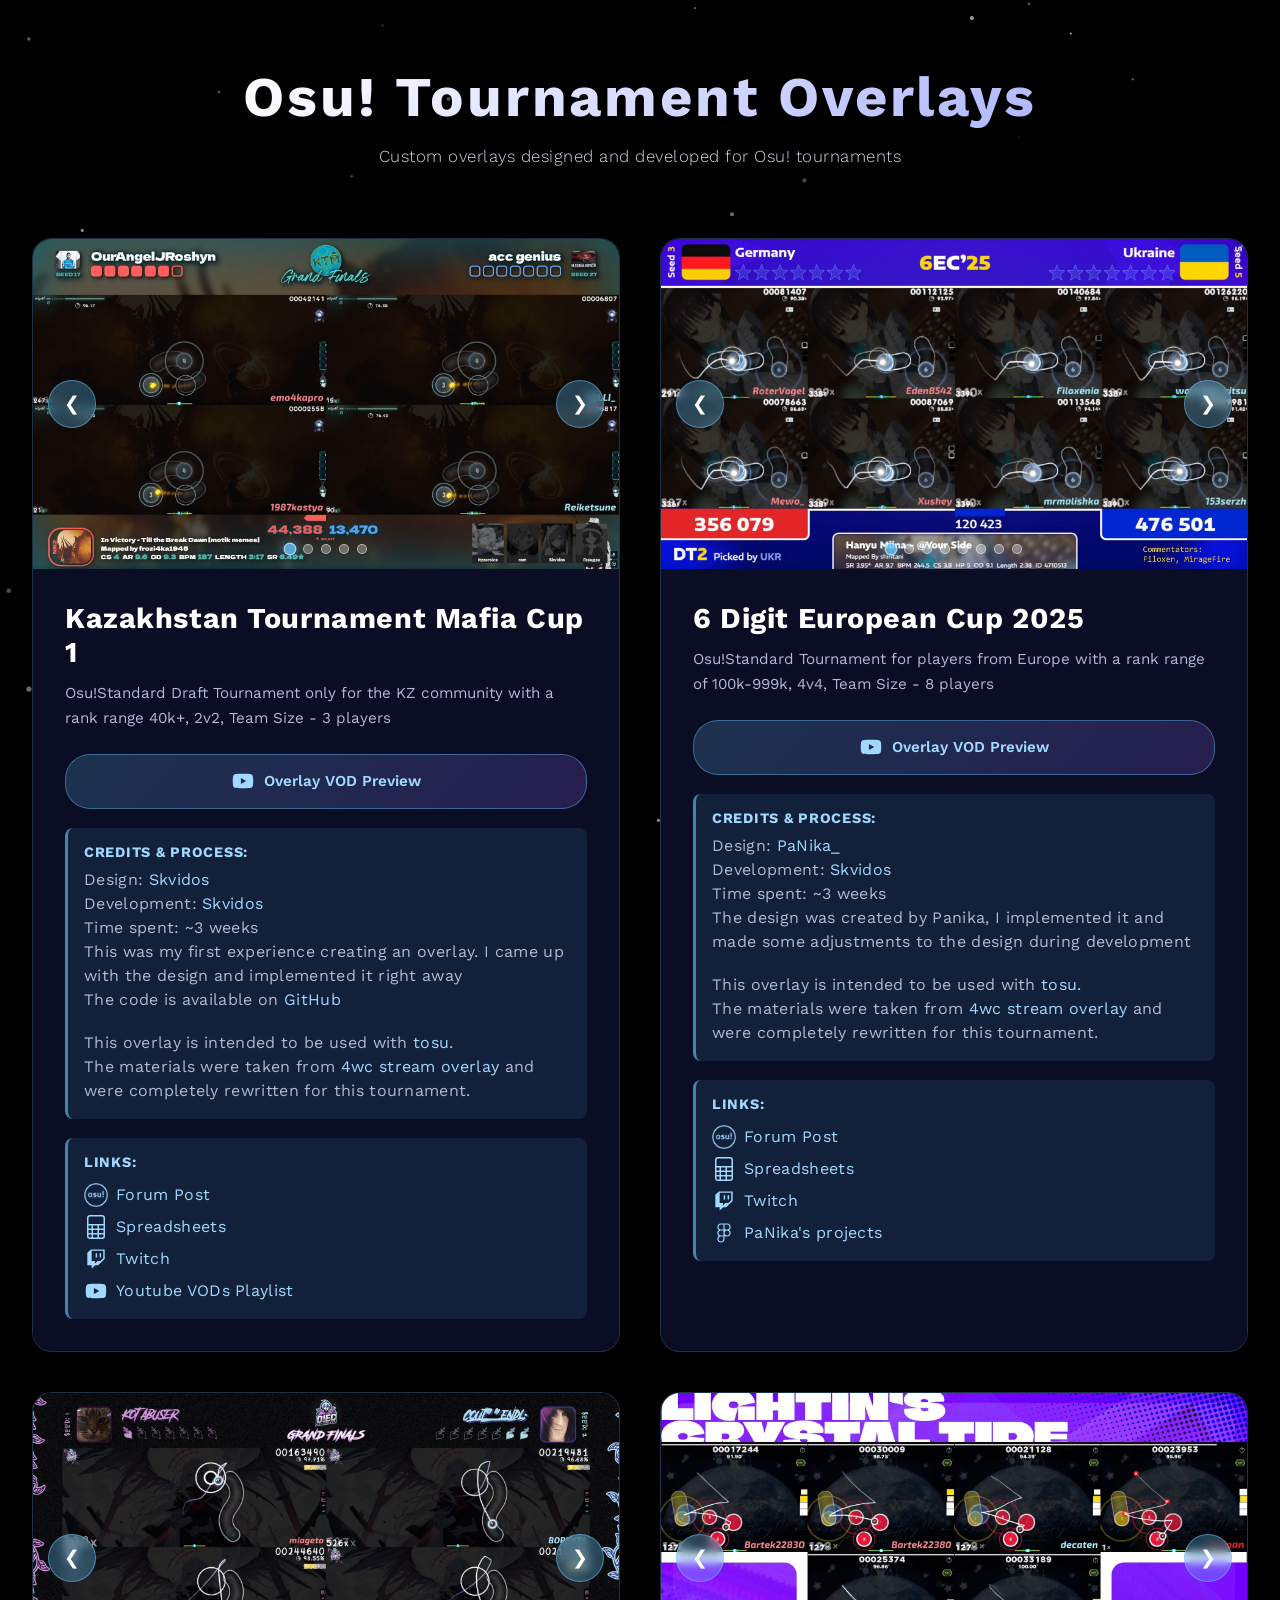
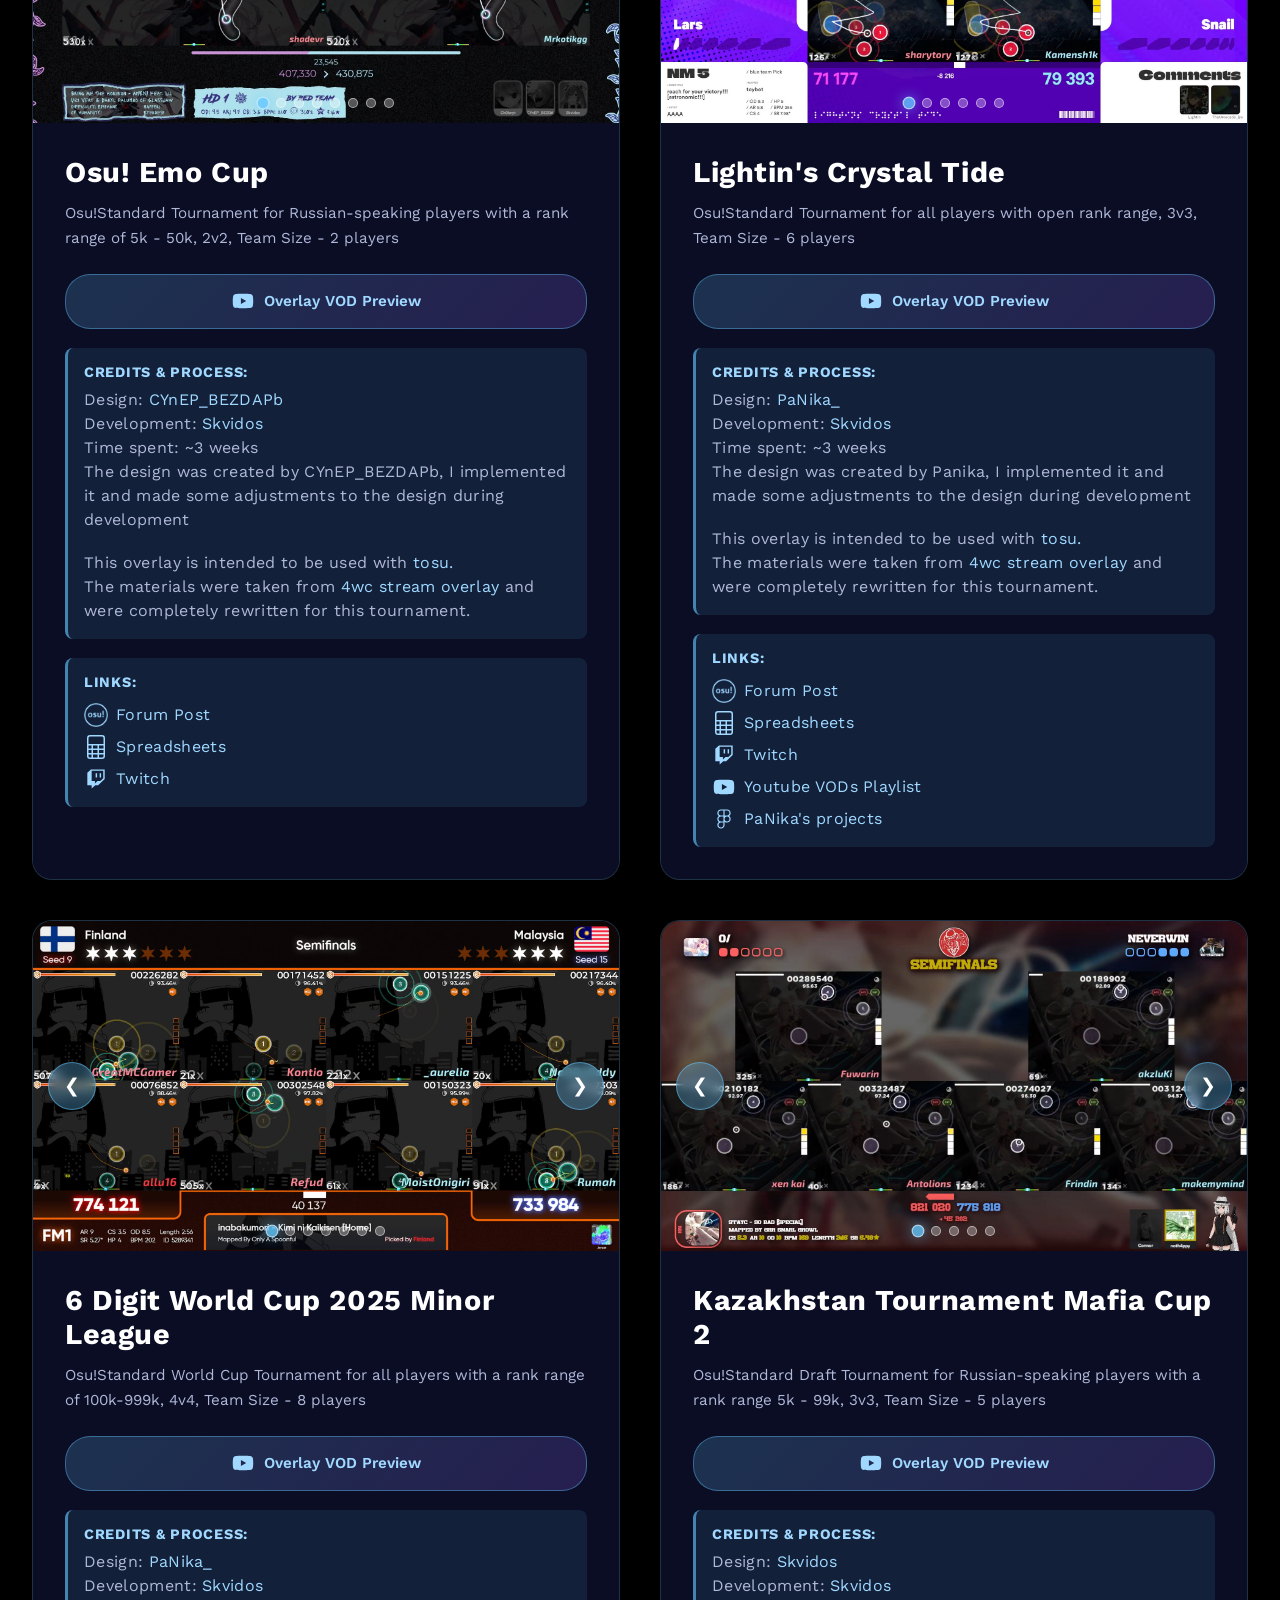
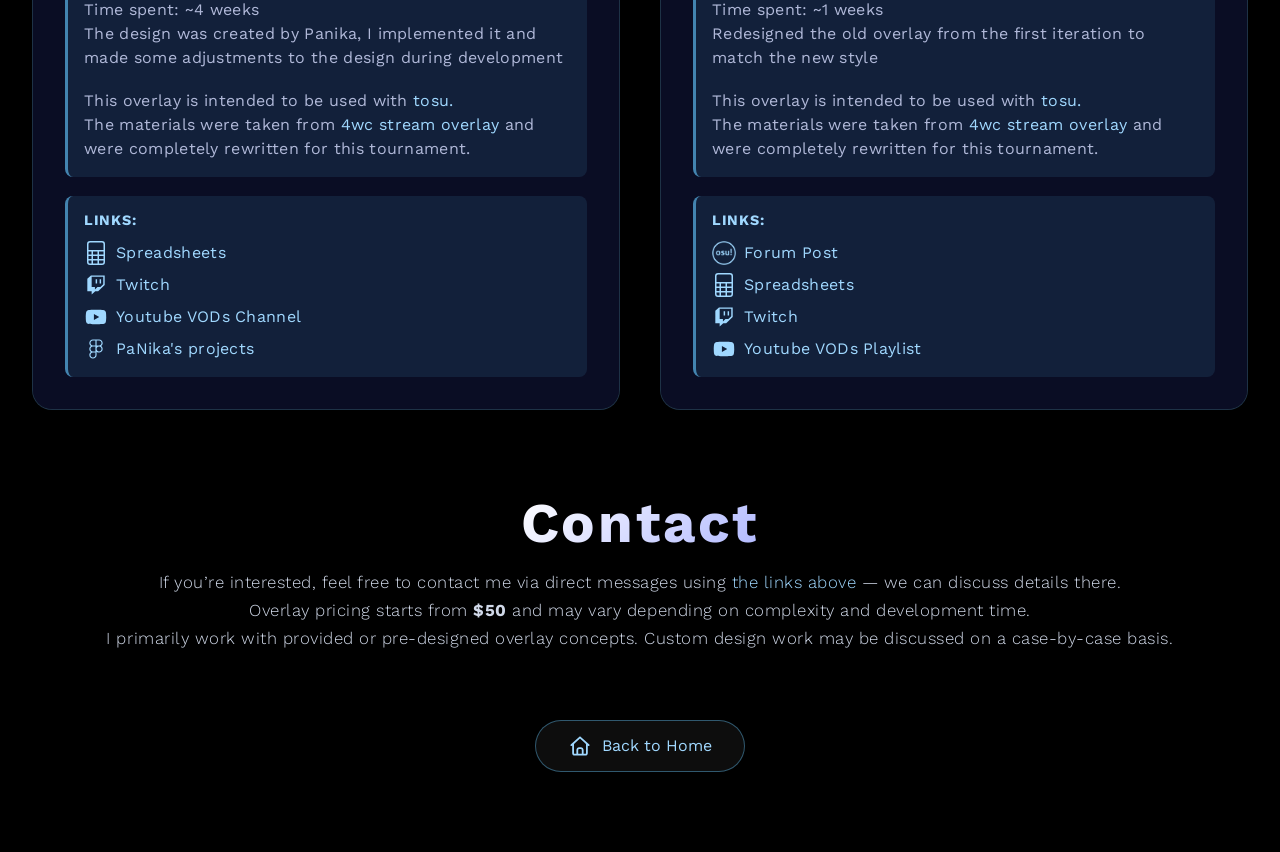
==== commit 86fc842c: "Add lazy loading, font preload and mobile tweaks" ====
--- a/overlays/index.html
+++ b/overlays/index.html
@@ -2,19 +2,15 @@
 <html lang="en">
 <head>
   <meta charset="UTF-8">
-  <meta name="viewport" content="width=device-width, initial-scale=1.0">
-  <link rel="stylesheet" href="../style.css">
+  <meta name="viewport" content="width=device-width, initial-scale=1.0">  <link rel="preconnect" href="https://fonts.googleapis.com">
+  <link rel="preconnect" href="https://fonts.gstatic.com" crossorigin>  <link rel="stylesheet" href="../style.css">
   <link rel="stylesheet" href="overlays.css">
   <link rel="stylesheet" href="../src/particles.css">
   <link rel="icon" type="image/x-icon" href="../src/img/genshin-impact-emote.gif">
   <title>Tournament overlays</title>
 </head>
 <body>
-  <div id="particles-js" class="particles-js">
-    <div class="count-particles"> 
-      <span class="js-count-particles"></span> 
-    </div>
-  </div>
+  <div id="particles-js" class="particles-js"></div>
 
   <div class="tournaments-container">
     <div class="tournaments-header">
@@ -31,7 +27,7 @@
           <div class="tournament-slider">
             <div class="slider-track">
               <div class="slider-item active">
-                <img src="../src/tournaments/KTMC/KTMC-1.png" alt="KTMC-1" class="slider-image">
+                <img src="../src/tournaments/KTMC/KTMC-1.png" alt="KTMC-1" class="slider-image" loading="lazy">
               </div>
               <div class="slider-item">
                 <img src="../src/tournaments/KTMC/KTMC-2.png" alt="KTMC-2" class="slider-image">
@@ -65,7 +61,7 @@
           <div class="tournament-links">
             <a href="https://youtu.be/E-C2rCq6BPI?si=iyvpXRI5T-jZLPT5" target="_blank" class="tournament-link twitch-link">
               <img src="../src/icons/youtube-blue.svg" alt="Youtube Icon" class="link-icon">
-              Overlay Preview VOD
+              Overlay VOD Preview
             </a>
             <div class="credits">
               <h4 class="credits-title">Credits & Process:</h4>
@@ -76,7 +72,7 @@
               <p class="credits-text">The code is available on <a href="https://github.com/Skvidos/KTMC_tournament_overlay" target="_blank" class="credits-text-link">GitHub</a></p>
               <br>
               <p class="credits-text">This overlay is intended to be used with <a href="https://github.com/tosuapp/tosu" target="_blank" class="credits-text-link">tosu.</a></p>
-              <p class="credits-text">The materials were taken from <a href="https://github.com/shdewz/4wc-stream-overlay" target="_blank" class="credits-text-link">4wc stream overlay</a> and were completely rew for this tournament.</p>
+              <p class="credits-text">The materials were taken from <a href="https://github.com/shdewz/4wc-stream-overlay" target="_blank" class="credits-text-link">4wc stream overlay</a> and were completely rewritten for this tournament.</p>
             </div>
             <div class="links">
               <h4 class="links-title">Links:</h4>
@@ -163,7 +159,7 @@
           <div class="tournament-links">
             <a href="https://youtu.be/w2ia1DTgqLA" target="_blank" class="tournament-link twitch-link">
               <img src="../src/icons/youtube-blue.svg" alt="Youtube Icon" class="link-icon">
-              Overlay Preview VOD
+              Overlay VOD Preview
             </a>
             <div class="credits">
               <h4 class="credits-title">Credits & Process:</h4>
@@ -260,7 +256,7 @@
           <div class="tournament-links">
             <a href="https://youtu.be/pKwDLJembMM" target="_blank" class="tournament-link twitch-link">
               <img src="../src/icons/youtube-blue.svg" alt="Youtube Icon" class="link-icon">
-              Overlay Preview VOD
+              Overlay VOD Preview
             </a>
             <div class="credits">
               <h4 class="credits-title">Credits & Process:</h4>
@@ -343,7 +339,7 @@
           <div class="tournament-links">
             <a href="https://youtu.be/AAssb0UugEo?si=dtzU5OjG0srEo_QN" target="_blank" class="tournament-link twitch-link">
               <img src="../src/icons/youtube-blue.svg" alt="Youtube Icon" class="link-icon">
-              Overlay Preview VOD
+              Overlay VOD Preview
             </a>
             <div class="credits">
               <h4 class="credits-title">Credits & Process:</h4>
@@ -442,7 +438,7 @@
           <div class="tournament-links">
             <a href="https://youtu.be/DuCVzJIsSrc" target="_blank" class="tournament-link twitch-link">
               <img src="../src/icons/youtube-blue.svg" alt="Youtube Icon" class="link-icon">
-              Overlay Preview VOD
+              Overlay VOD Preview
             </a>
             <div class="credits">
               <h4 class="credits-title">Credits & Process:</h4>
@@ -527,7 +523,7 @@
           <div class="tournament-links">
             <a href="https://youtu.be/3SsyxHHXQzs?si=Gf8PwDFn7V058Ixz" target="_blank" class="tournament-link twitch-link">
               <img src="../src/icons/youtube-blue.svg" alt="Youtube Icon" class="link-icon">
-              Overlay Preview VOD
+              Overlay VOD Preview
             </a>
             <div class="credits">
               <h4 class="credits-title">Credits & Process:</h4>
--- a/style.css
+++ b/style.css
@@ -1,6 +1,6 @@
 /* Main Page Styles */
 
-@import url(src/fonts/fonts.css);
+@import url('./src/fonts/fonts.css');
 
 :root {
   --bg-color: #000;
@@ -15,6 +15,19 @@
 
   --transition-fast: 0.25s ease;
   --transition-normal: 0.35s ease;
+}
+
+body {
+  -webkit-font-smoothing: antialiased;
+  -moz-osx-font-smoothing: grayscale;
+}
+
+html {
+  -webkit-user-select: none;
+  -ms-user-select: none;
+  user-select: none;
+  scroll-behavior: smooth;
+  -webkit-touch-callout: none;
 }
 
 
@@ -182,6 +195,7 @@
   font-weight: 300;
   color: var(--text-color);
   text-decoration: none;
+  min-height: 44px;
 
   background: var(--glass-bg);
   border: 1px solid var(--glass-border);
@@ -193,6 +207,10 @@
     border var(--transition-normal),
     box-shadow var(--transition-normal),
     color var(--transition-normal);
+
+  touch-action: manipulation;
+  -webkit-user-select: none;
+  user-select: none;
 }
 
 .social_link:hover {
@@ -217,10 +235,27 @@
   width: 22px;
   height: 22px;
   transition: transform var(--transition-fast);
+  display: block;
+  flex-shrink: 0;
 }
 
 .social_link:hover .social_icon_img {
   transform: rotate(10deg) scale(1.15);
+}
+
+@media (hover: none) {
+  .social_link_container:hover {
+    transform: none;
+  }
+
+  .social_link:hover {
+    background: var(--glass-bg);
+    border-color: var(--glass-border);
+  }
+
+  .social_link:hover .social_icon_img {
+    transform: none;
+  }
 }
 
 @media (max-width: 1024px) {
@@ -262,11 +297,23 @@
 
   .social_link {
     font-size: 0.7rem;
-    padding: 0.5rem 0.8rem;
+    padding: 0.6rem 0.8rem;
+    min-height: 44px;
+    display: inline-flex;
+    align-items: center;
   }
 
   .social_icon_img {
     width: 18px;
     height: 18px;
+    margin-right: 0.4rem;
+  }
+}
+
+@media (prefers-reduced-motion: reduce) {
+  * {
+    animation-duration: 0.01ms !important;
+    animation-iteration-count: 1 !important;
+    transition-duration: 0.01ms !important;
   }
 }
--- a/overlays/overlays.css
+++ b/overlays/overlays.css
@@ -1,4 +1,10 @@
 /* Tournaments Page Styles */
+
+body {
+  -webkit-font-smoothing: antialiased;
+  -moz-osx-font-smoothing: grayscale;
+  overflow-x: hidden;
+}
 
 @keyframes cardFadeIn {
   from {
@@ -157,12 +163,19 @@
   background: rgba(100, 200, 255, 0.3);
   border: 1px solid rgba(100, 200, 255, 0.5);
   color: #ffffff;
-  width: 45px;
-  height: 45px;
+  width: 48px;
+  height: 48px;
   border-radius: 50%;
   cursor: pointer;
   font-size: 1.2rem;
   z-index: 10;
+  display: flex;
+  align-items: center;
+  justify-content: center;
+  touch-action: manipulation;
+  -webkit-user-select: none;
+  user-select: none;
+  transition: all 0.3s ease;
   transition: all 0.3s ease;
   display: flex;
   align-items: center;
@@ -411,16 +424,16 @@
 
 @media (max-width: 480px) {
   .tournaments-container {
-    padding: 1.5rem 1rem;
+    padding: 1rem 0.75rem;
   }
 
   .tournaments-title {
-    font-size: 1.8rem;
-    margin-bottom: 0.8rem;
+    font-size: 1.6rem;
+    margin-bottom: 0.6rem;
   }
 
   .tournaments-subtitle {
-    font-size: 0.9rem;
+    font-size: 0.85rem;
   }
 
   .tournament-slider-wrapper {
@@ -428,23 +441,31 @@
   }
 
   .tournament-info {
-    padding: 1.2rem;
+    padding: 1rem;
   }
 
   .tournament-name {
-    font-size: 1.3rem;
-    margin-bottom: 0.5rem;
+    font-size: 1.2rem;
+    margin-bottom: 0.4rem;
   }
 
   .tournament-description {
-    font-size: 0.85rem;
-    margin-bottom: 1rem;
+    font-size: 0.8rem;
+    margin-bottom: 0.8rem;
   }
 
   .slider-btn {
-    width: 35px;
-    height: 35px;
-    font-size: 0.9rem;
+    width: 44px;
+    height: 44px;
+    font-size: 1rem;
+  }
+
+  /* Optimize for reduced motion */
+  @media (prefers-reduced-motion: reduce) {
+    * {
+      animation: none !important;
+      transition: none !important;
+    }
   }
 
   .slider-prev {
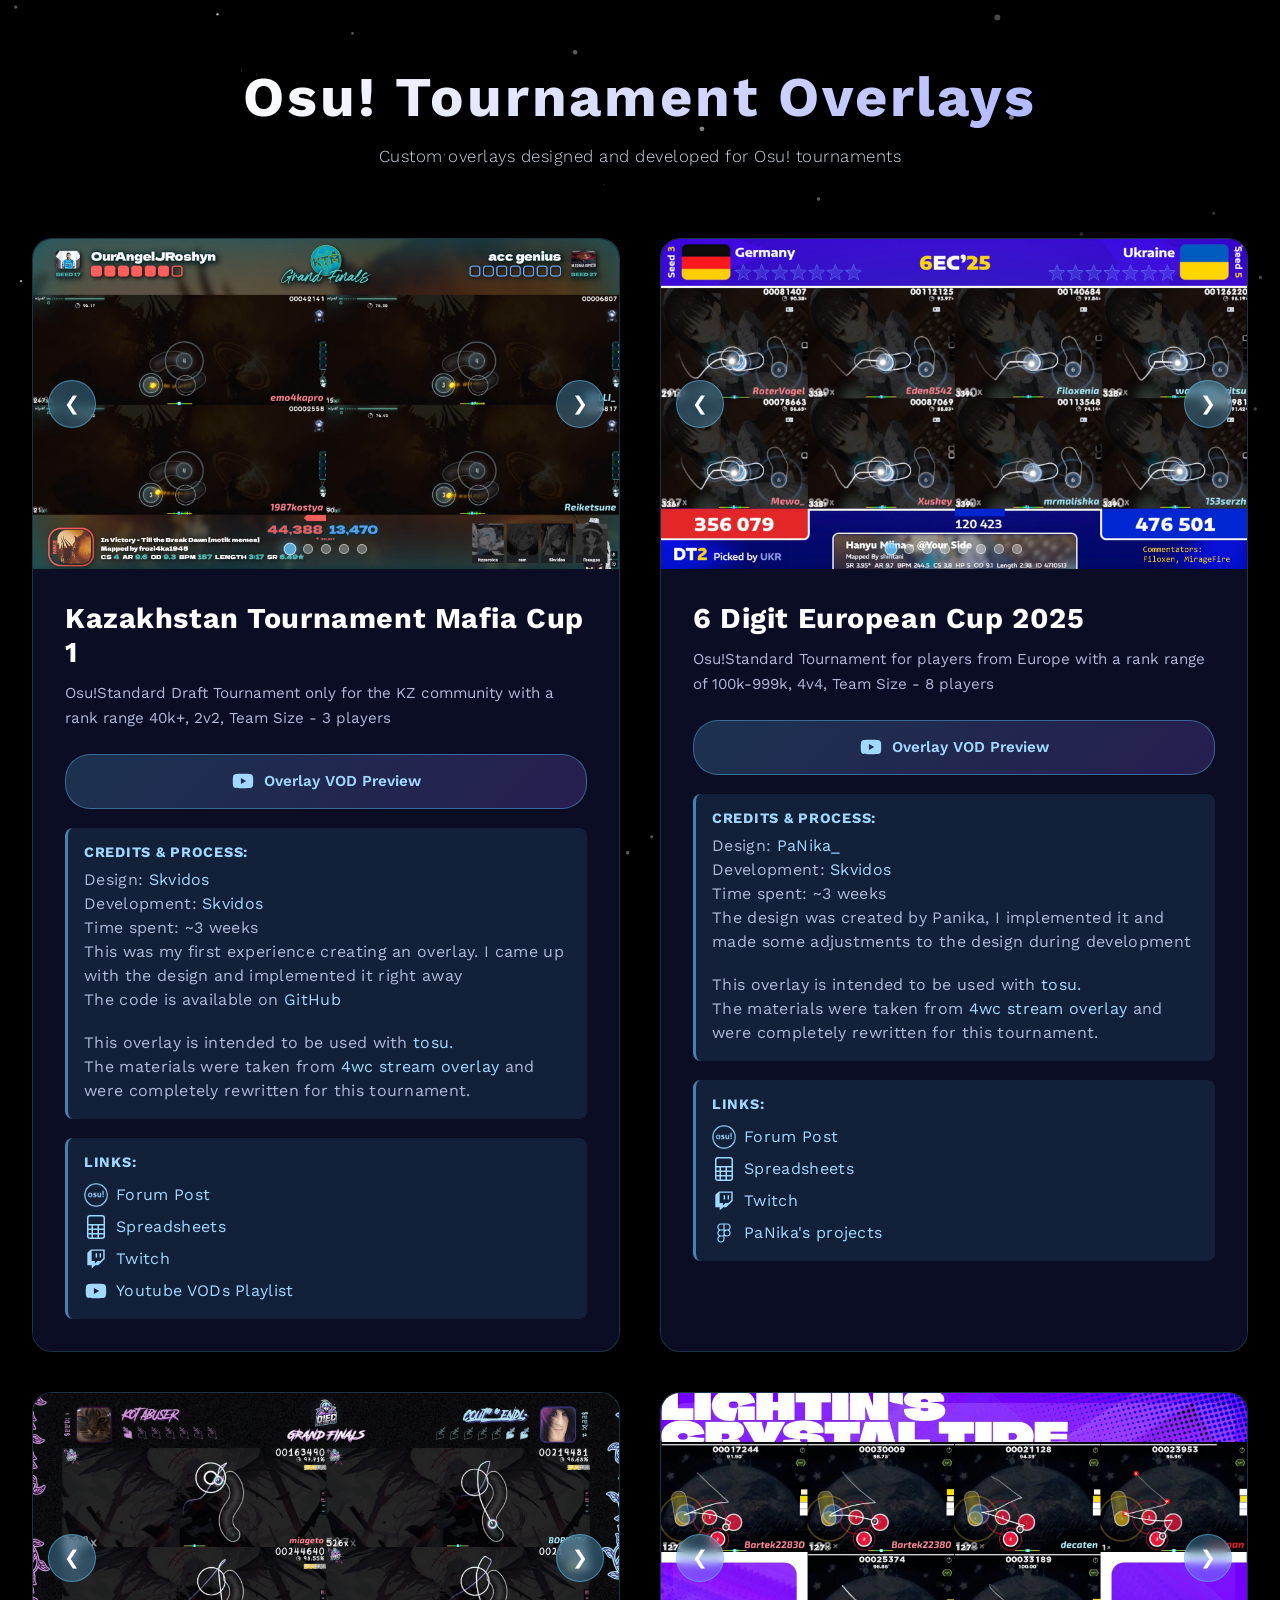
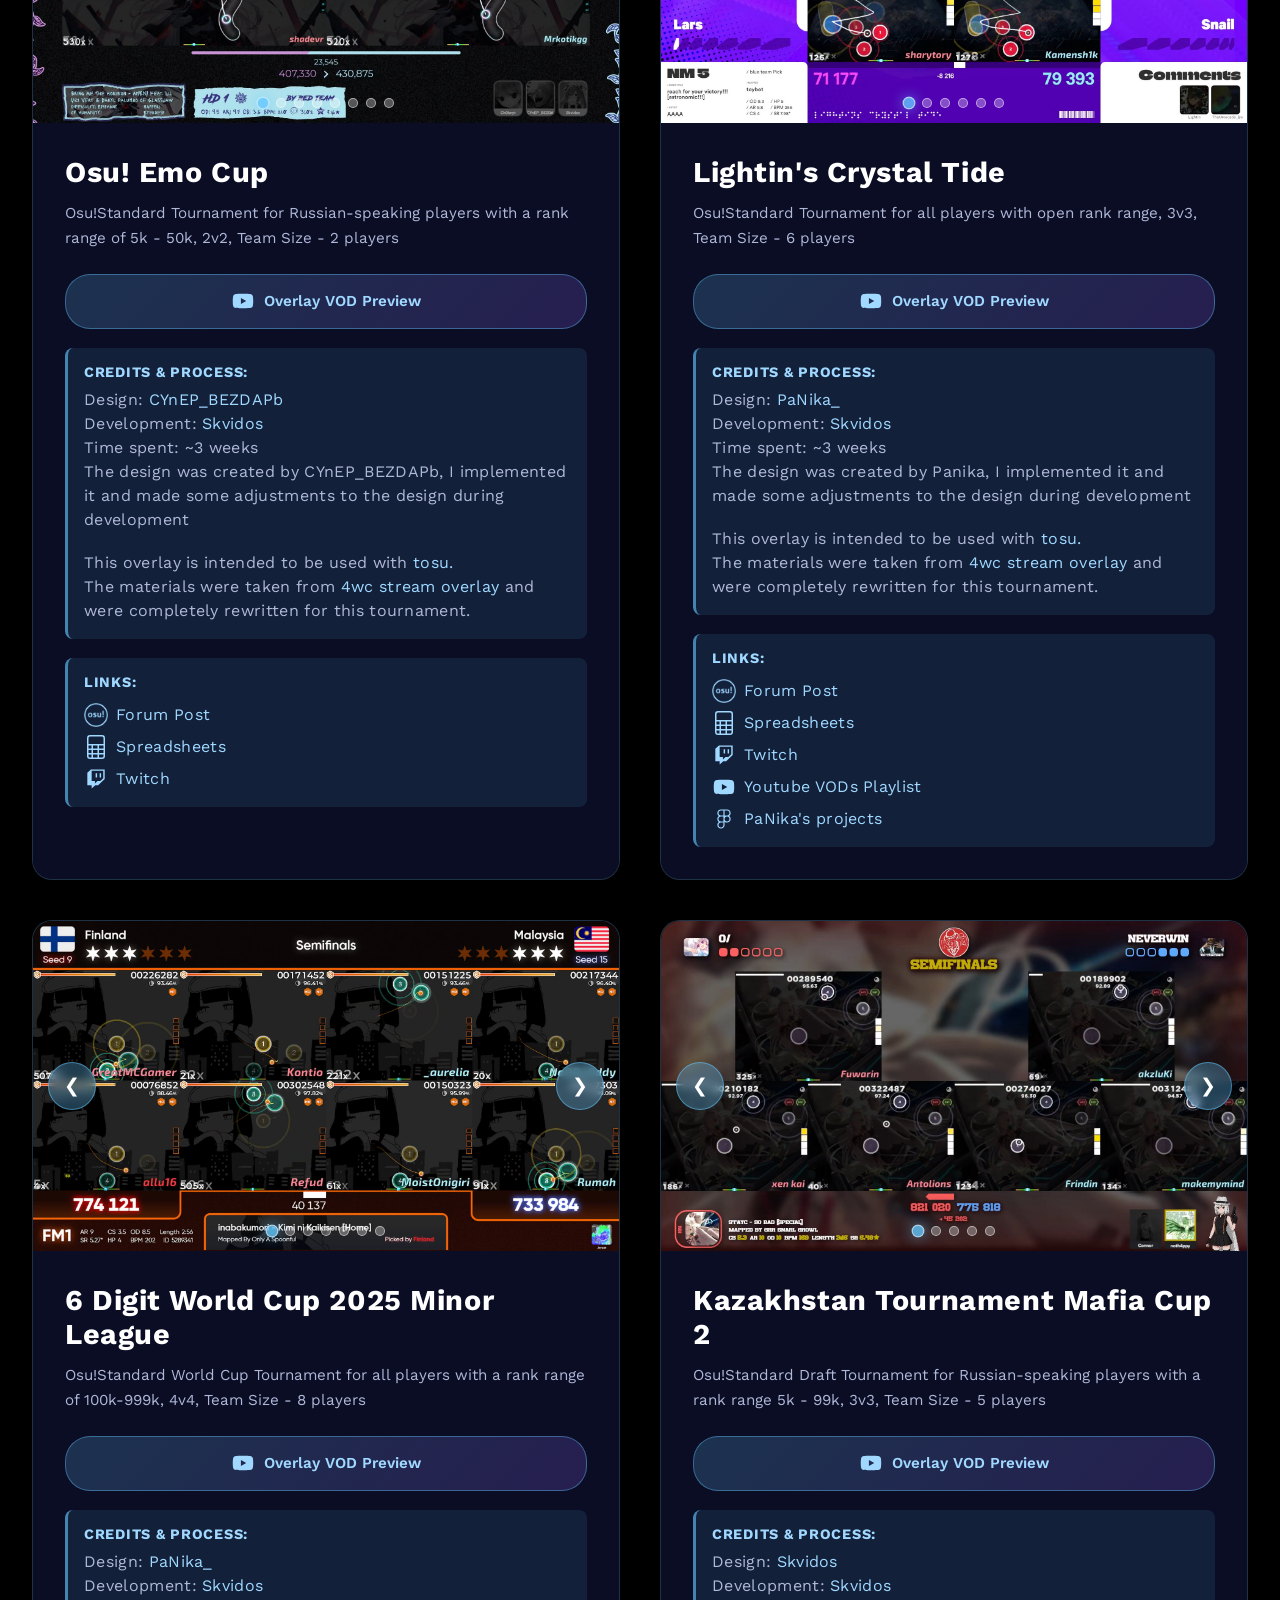
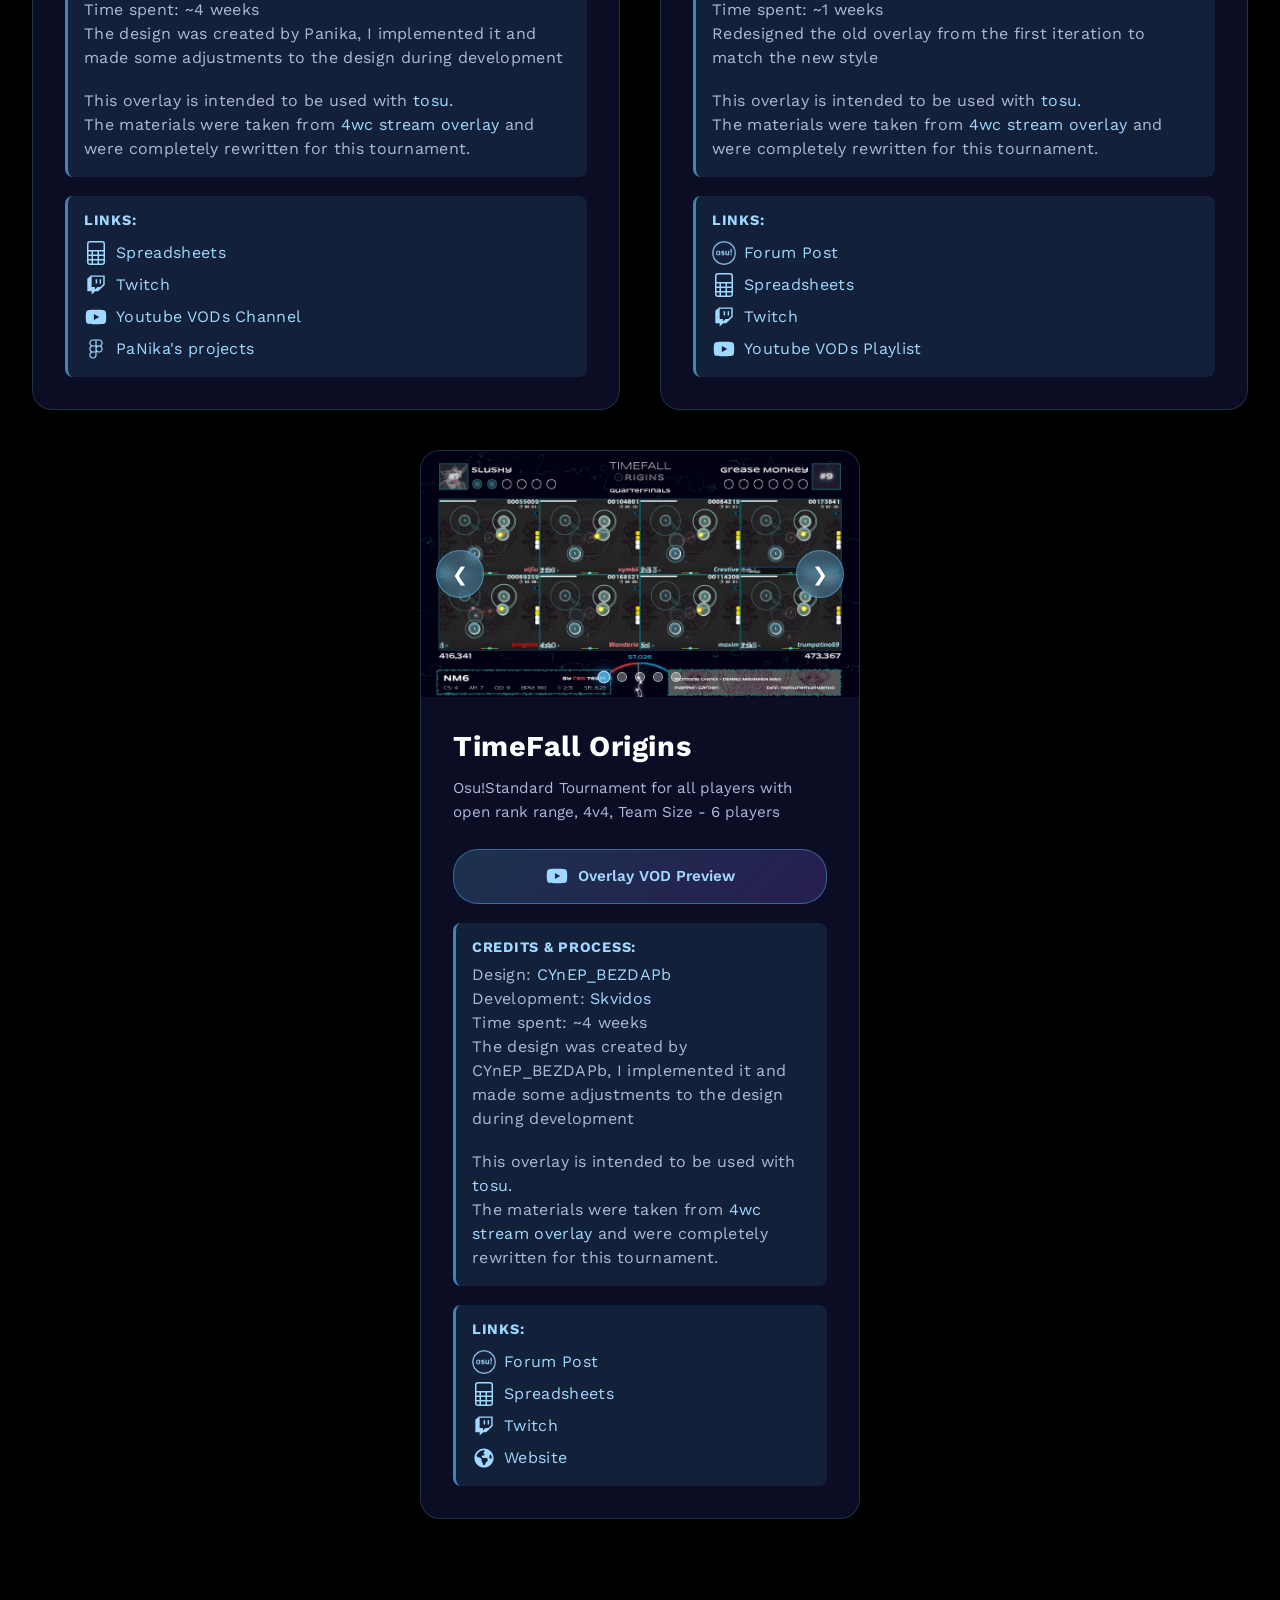
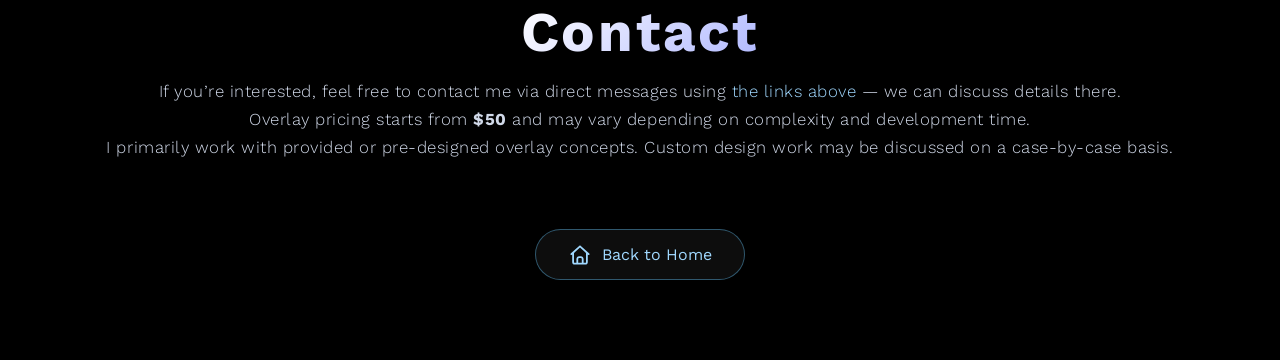
==== commit 3a19f00a: "Refactor overlays/index.html and add new tournament TimeFall Origins Reformat and modernize overlays" ====
--- a/overlays/index.html
+++ b/overlays/index.html
@@ -1,598 +1,1512 @@
-<!DOCTYPE html>
+<!doctype html>
 <html lang="en">
-<head>
-  <meta charset="UTF-8">
-  <meta name="viewport" content="width=device-width, initial-scale=1.0">  <link rel="preconnect" href="https://fonts.googleapis.com">
-  <link rel="preconnect" href="https://fonts.gstatic.com" crossorigin>  <link rel="stylesheet" href="../style.css">
-  <link rel="stylesheet" href="overlays.css">
-  <link rel="stylesheet" href="../src/particles.css">
-  <link rel="icon" type="image/x-icon" href="../src/img/genshin-impact-emote.gif">
-  <title>Tournament overlays</title>
-</head>
-<body>
-  <div id="particles-js" class="particles-js"></div>
-
-  <div class="tournaments-container">
-    <div class="tournaments-header">
-      <h1 class="tournaments-title">Osu! Tournament Overlays</h1>
-      <p class="tournaments-subtitle">Custom overlays designed and developed for Osu! tournaments</p>
-    </div>
-
-    <div class="tournaments-grid">
-
-
-      <!-- Tournament 1 -->
-      <div class="tournament-card">
-        <div class="tournament-slider-wrapper">
-          <div class="tournament-slider">
-            <div class="slider-track">
-              <div class="slider-item active">
-                <img src="../src/tournaments/KTMC/KTMC-1.png" alt="KTMC-1" class="slider-image" loading="lazy">
-              </div>
-              <div class="slider-item">
-                <img src="../src/tournaments/KTMC/KTMC-2.png" alt="KTMC-2" class="slider-image">
-              </div>
-              <div class="slider-item">
-                <img src="../src/tournaments/KTMC/KTMC-3.png" alt="KTMC-3" class="slider-image">
-              </div>
-              <div class="slider-item">
-                <img src="../src/tournaments/KTMC/KTMC-4.png" alt="KTMC-4" class="slider-image">
-              </div>
-              <div class="slider-item">
-                <img src="../src/tournaments/KTMC/KTMC-5.png" alt="KTMC-5" class="slider-image">
+  <head>
+    <meta charset="UTF-8" />
+    <meta name="viewport" content="width=device-width, initial-scale=1.0" />
+    <link rel="preconnect" href="https://fonts.googleapis.com" />
+    <link rel="preconnect" href="https://fonts.gstatic.com" crossorigin />
+    <link rel="stylesheet" href="../style.css" />
+    <link rel="stylesheet" href="overlays.css" />
+    <link rel="stylesheet" href="../src/particles.css" />
+    <link
+      rel="icon"
+      type="image/x-icon"
+      href="../src/img/genshin-impact-emote.gif"
+    />
+    <title>Tournament overlays</title>
+  </head>
+  <body>
+    <div id="particles-js" class="particles-js"></div>
+
+    <div class="tournaments-container">
+      <div class="tournaments-header">
+        <h1 class="tournaments-title">Osu! Tournament Overlays</h1>
+        <p class="tournaments-subtitle">
+          Custom overlays designed and developed for Osu! tournaments
+        </p>
+      </div>
+
+      <div class="tournaments-grid">
+        <!-- Tournament 1 -->
+        <div class="tournament-card">
+          <div class="tournament-slider-wrapper">
+            <div class="tournament-slider">
+              <div class="slider-track">
+                <div class="slider-item active">
+                  <img
+                    src="../src/tournaments/KTMC/KTMC-1.png"
+                    alt="KTMC-1"
+                    class="slider-image"
+                    loading="lazy"
+                  />
+                </div>
+                <div class="slider-item">
+                  <img
+                    src="../src/tournaments/KTMC/KTMC-2.png"
+                    alt="KTMC-2"
+                    class="slider-image"
+                  />
+                </div>
+                <div class="slider-item">
+                  <img
+                    src="../src/tournaments/KTMC/KTMC-3.png"
+                    alt="KTMC-3"
+                    class="slider-image"
+                  />
+                </div>
+                <div class="slider-item">
+                  <img
+                    src="../src/tournaments/KTMC/KTMC-4.png"
+                    alt="KTMC-4"
+                    class="slider-image"
+                  />
+                </div>
+                <div class="slider-item">
+                  <img
+                    src="../src/tournaments/KTMC/KTMC-5.png"
+                    alt="KTMC-5"
+                    class="slider-image"
+                  />
+                </div>
+              </div>
+              <button
+                class="slider-btn slider-prev"
+                aria-label="Previous image"
+              >
+                ❮
+              </button>
+              <button class="slider-btn slider-next" aria-label="Next image">
+                ❯
+              </button>
+              <div class="slider-indicators">
+                <span class="indicator active"></span>
+                <span class="indicator"></span>
+                <span class="indicator"></span>
+                <span class="indicator"></span>
+                <span class="indicator"></span>
               </div>
             </div>
-            <button class="slider-btn slider-prev" aria-label="Previous image">❮</button>
-            <button class="slider-btn slider-next" aria-label="Next image">❯</button>
-            <div class="slider-indicators">
-              <span class="indicator active"></span>
-              <span class="indicator"></span>
-              <span class="indicator"></span>
-              <span class="indicator"></span>
-              <span class="indicator"></span>
+          </div>
+
+          <div class="tournament-info">
+            <h3 class="tournament-name">Kazakhstan Tournament Mafia Cup 1</h3>
+            <p class="tournament-description">
+              Osu!Standard Draft Tournament only for the KZ community with a
+              rank range 40k+, 2v2, Team Size - 3 players
+            </p>
+
+            <div class="tournament-links">
+              <a
+                href="https://youtu.be/E-C2rCq6BPI?si=iyvpXRI5T-jZLPT5"
+                target="_blank"
+                class="tournament-link twitch-link"
+              >
+                <img
+                  src="../src/icons/youtube-blue.svg"
+                  alt="Youtube Icon"
+                  class="link-icon"
+                />
+                Overlay VOD Preview
+              </a>
+              <div class="credits">
+                <h4 class="credits-title">Credits & Process:</h4>
+                <p class="credits-text">
+                  Design:
+                  <a
+                    href="https://osu.ppy.sh/users/14003294"
+                    target="_blank"
+                    class="credits-text-link"
+                    >Skvidos</a
+                  >
+                </p>
+                <p class="credits-text">
+                  Development:
+                  <a
+                    href="https://osu.ppy.sh/users/14003294"
+                    target="_blank"
+                    class="credits-text-link"
+                    >Skvidos</a
+                  >
+                </p>
+                <p class="credits-text">Time spent: ~3 weeks</p>
+                <p class="credits-text">
+                  This was my first experience creating an overlay. I came up
+                  with the design and implemented it right away
+                </p>
+                <p class="credits-text">
+                  The code is available on
+                  <a
+                    href="https://github.com/Skvidos/KTMC_tournament_overlay"
+                    target="_blank"
+                    class="credits-text-link"
+                    >GitHub</a
+                  >
+                </p>
+                <br />
+                <p class="credits-text">
+                  This overlay is intended to be used with
+                  <a
+                    href="https://github.com/tosuapp/tosu"
+                    target="_blank"
+                    class="credits-text-link"
+                    >tosu.</a
+                  >
+                </p>
+                <p class="credits-text">
+                  The materials were taken from
+                  <a
+                    href="https://github.com/shdewz/4wc-stream-overlay"
+                    target="_blank"
+                    class="credits-text-link"
+                    >4wc stream overlay</a
+                  >
+                  and were completely rewritten for this tournament.
+                </p>
+              </div>
+              <div class="links">
+                <h4 class="links-title">Links:</h4>
+                <div class="links-box">
+                  <p class="links-text">
+                    <a
+                      href="https://osu.ppy.sh/community/forums/topics/1989832?n=1"
+                      target="_blank"
+                      class="links-text-link"
+                    >
+                      <img
+                        src="../src/icons/osu-blue.png"
+                        alt="Forum Icon"
+                        class="link-icon"
+                      />
+                      Forum Post
+                    </a>
+                  </p>
+                  <p class="links-text">
+                    <a
+                      href="https://docs.google.com/spreadsheets/d/1Pn1ewjieX7JGpbCm1gsip8Hiy0Tx7FrV1CEp2pOeEHI/edit?gid=0#gid=0"
+                      target="_blank"
+                      class="links-text-link"
+                    >
+                      <img
+                        src="../src/icons/file-spreadsheet-blue.svg"
+                        alt="Tournaments icon"
+                        class="link-icon"
+                      />
+                      Spreadsheets
+                    </a>
+                  </p>
+                  <p class="links-text">
+                    <a
+                      href="https://www.twitch.tv/ktm_tournaments/videos"
+                      target="_blank"
+                      class="links-text-link"
+                    >
+                      <img
+                        src="../src/icons/twitch-blue.svg"
+                        alt="Twitch Icon"
+                        class="link-icon"
+                      />
+                      Twitch
+                    </a>
+                  </p>
+                  <p class="links-text">
+                    <a
+                      href="https://youtube.com/playlist?list=PLZHOiDroQSXdeiQuERcLV5SNzo9TiR5Di&si=IiRrBTXZKl4jVr-d"
+                      target="_blank"
+                      class="links-text-link"
+                    >
+                      <img
+                        src="../src/icons/youtube-blue.svg"
+                        alt="Youtube Icon"
+                        class="link-icon"
+                      />
+                      Youtube VODs Playlist
+                    </a>
+                  </p>
+                </div>
+              </div>
             </div>
           </div>
         </div>
 
-        <div class="tournament-info">
-          <h3 class="tournament-name">Kazakhstan Tournament Mafia Cup 1</h3>
-          <p class="tournament-description">Osu!Standard Draft Tournament only for the KZ community with a rank range 40k+, 2v2, Team Size - 3 players</p>
-          
-          <div class="tournament-links">
-            <a href="https://youtu.be/E-C2rCq6BPI?si=iyvpXRI5T-jZLPT5" target="_blank" class="tournament-link twitch-link">
-              <img src="../src/icons/youtube-blue.svg" alt="Youtube Icon" class="link-icon">
-              Overlay VOD Preview
-            </a>
-            <div class="credits">
-              <h4 class="credits-title">Credits & Process:</h4>
-              <p class="credits-text">Design: <a href="https://osu.ppy.sh/users/14003294" target="_blank" class="credits-text-link">Skvidos</a></p>
-              <p class="credits-text">Development: <a href="https://osu.ppy.sh/users/14003294" target="_blank" class="credits-text-link">Skvidos</a></p>
-              <p class="credits-text">Time spent: ~3 weeks</p>
-              <p class="credits-text">This was my first experience creating an overlay. I came up with the design and implemented it right away</p>
-              <p class="credits-text">The code is available on <a href="https://github.com/Skvidos/KTMC_tournament_overlay" target="_blank" class="credits-text-link">GitHub</a></p>
-              <br>
-              <p class="credits-text">This overlay is intended to be used with <a href="https://github.com/tosuapp/tosu" target="_blank" class="credits-text-link">tosu.</a></p>
-              <p class="credits-text">The materials were taken from <a href="https://github.com/shdewz/4wc-stream-overlay" target="_blank" class="credits-text-link">4wc stream overlay</a> and were completely rewritten for this tournament.</p>
+        <!-- Tournament 2 -->
+        <div class="tournament-card">
+          <div class="tournament-slider-wrapper">
+            <div class="tournament-slider">
+              <div class="slider-track">
+                <div class="slider-item active">
+                  <img
+                    src="../src/tournaments/6EC25/6EC25-1.jpg"
+                    alt="6EC25-1"
+                    class="slider-image"
+                  />
+                </div>
+                <div class="slider-item">
+                  <img
+                    src="../src/tournaments/6EC25/6EC25-2.jpg"
+                    alt="6EC25-2"
+                    class="slider-image"
+                  />
+                </div>
+                <div class="slider-item">
+                  <img
+                    src="../src/tournaments/6EC25/6EC25-3.jpg"
+                    alt="6EC25-3"
+                    class="slider-image"
+                  />
+                </div>
+                <div class="slider-item">
+                  <img
+                    src="../src/tournaments/6EC25/6EC25-4.png"
+                    alt="6EC25-4"
+                    class="slider-image"
+                  />
+                </div>
+                <div class="slider-item">
+                  <img
+                    src="../src/tournaments/6EC25/6EC25-5.png"
+                    alt="6EC25-5"
+                    class="slider-image"
+                  />
+                </div>
+                <div class="slider-item">
+                  <img
+                    src="../src/tournaments/6EC25/6EC25-6.jpg"
+                    alt="6EC25-6"
+                    class="slider-image"
+                  />
+                </div>
+                <div class="slider-item">
+                  <img
+                    src="../src/tournaments/6EC25/6EC25-7.png"
+                    alt="6EC25-7"
+                    class="slider-image"
+                  />
+                </div>
+                <div class="slider-item">
+                  <img
+                    src="../src/tournaments/6EC25/6EC25-8.jpg"
+                    alt="6EC25-8"
+                    class="slider-image"
+                  />
+                </div>
+              </div>
+              <button
+                class="slider-btn slider-prev"
+                aria-label="Previous image"
+              >
+                ❮
+              </button>
+              <button class="slider-btn slider-next" aria-label="Next image">
+                ❯
+              </button>
+              <div class="slider-indicators">
+                <span class="indicator active"></span>
+                <span class="indicator"></span>
+                <span class="indicator"></span>
+                <span class="indicator"></span>
+                <span class="indicator"></span>
+                <span class="indicator"></span>
+                <span class="indicator"></span>
+                <span class="indicator"></span>
+              </div>
             </div>
-            <div class="links">
-              <h4 class="links-title">Links:</h4>
-              <div class="links-box">
-                <p class="links-text">
-                  <a href="https://osu.ppy.sh/community/forums/topics/1989832?n=1" target="_blank" class="links-text-link">
-                    <img src="../src/icons/osu-blue.png" alt="Forum Icon" class="link-icon">
-                    Forum Post
-                  </a>
-                </p>
-                <p class="links-text">
-                  <a href="https://docs.google.com/spreadsheets/d/1Pn1ewjieX7JGpbCm1gsip8Hiy0Tx7FrV1CEp2pOeEHI/edit?gid=0#gid=0" target="_blank" class="links-text-link">
-                    <img src="../src/icons/file-spreadsheet-blue.svg" alt="Tournaments icon" class="link-icon">
-                    Spreadsheets
-                  </a>
-                </p>
-                <p class="links-text">
-                  <a href="https://www.twitch.tv/ktm_tournaments/videos" target="_blank" class="links-text-link">
-                    <img src="../src/icons/twitch-blue.svg" alt="Twitch Icon" class="link-icon">
-                    Twitch
-                  </a>
-                </p>
-                <p class="links-text">
-                  <a href="https://youtube.com/playlist?list=PLZHOiDroQSXdeiQuERcLV5SNzo9TiR5Di&si=IiRrBTXZKl4jVr-d" target="_blank" class="links-text-link">
-                    <img src="../src/icons/youtube-blue.svg" alt="Youtube Icon" class="link-icon">
-                    Youtube VODs Playlist
-                  </a>
-                </p>
+          </div>
+
+          <div class="tournament-info">
+            <h3 class="tournament-name">6 Digit European Cup 2025</h3>
+            <p class="tournament-description">
+              Osu!Standard Tournament for players from Europe with a rank range
+              of 100k-999k, 4v4, Team Size - 8 players
+            </p>
+
+            <div class="tournament-links">
+              <a
+                href="https://youtu.be/w2ia1DTgqLA"
+                target="_blank"
+                class="tournament-link twitch-link"
+              >
+                <img
+                  src="../src/icons/youtube-blue.svg"
+                  alt="Youtube Icon"
+                  class="link-icon"
+                />
+                Overlay VOD Preview
+              </a>
+              <div class="credits">
+                <h4 class="credits-title">Credits & Process:</h4>
+                <p class="credits-text">
+                  Design:
+                  <a
+                    href="https://osu.ppy.sh/users/14726100"
+                    target="_blank"
+                    class="credits-text-link"
+                    >PaNika_</a
+                  >
+                </p>
+                <p class="credits-text">
+                  Development:
+                  <a
+                    href="https://osu.ppy.sh/users/14003294"
+                    target="_blank"
+                    class="credits-text-link"
+                    >Skvidos</a
+                  >
+                </p>
+                <p class="credits-text">Time spent: ~3 weeks</p>
+                <p class="credits-text">
+                  The design was created by Panika, I implemented it and made
+                  some adjustments to the design during development
+                </p>
+                <br />
+                <p class="credits-text">
+                  This overlay is intended to be used with
+                  <a
+                    href="https://github.com/tosuapp/tosu"
+                    target="_blank"
+                    class="credits-text-link"
+                    >tosu.</a
+                  >
+                </p>
+                <p class="credits-text">
+                  The materials were taken from
+                  <a
+                    href="https://github.com/shdewz/4wc-stream-overlay"
+                    target="_blank"
+                    class="credits-text-link"
+                    >4wc stream overlay</a
+                  >
+                  and were completely rewritten for this tournament.
+                </p>
+              </div>
+              <div class="links">
+                <h4 class="links-title">Links:</h4>
+                <div class="links-box">
+                  <p class="links-text">
+                    <a
+                      href="https://osu.ppy.sh/community/forums/topics/2015866?n=1"
+                      target="_blank"
+                      class="links-text-link"
+                    >
+                      <img
+                        src="../src/icons/osu-blue.png"
+                        alt="Forum Icon"
+                        class="link-icon"
+                      />
+                      Forum Post
+                    </a>
+                  </p>
+                  <p class="links-text">
+                    <a
+                      href="https://docs.google.com/spreadsheets/d/1o5yW-YzqhzKnUhZ0usQReoVOigLjVEhfz6ZIpwa6CTg/edit?gid=1689800604#gid=1689800604"
+                      target="_blank"
+                      class="links-text-link"
+                    >
+                      <img
+                        src="../src/icons/file-spreadsheet-blue.svg"
+                        alt="Tournaments icon"
+                        class="link-icon"
+                      />
+                      Spreadsheets
+                    </a>
+                  </p>
+                  <p class="links-text">
+                    <a
+                      href="https://www.twitch.tv/6ec_osu/videos"
+                      target="_blank"
+                      class="links-text-link"
+                    >
+                      <img
+                        src="../src/icons/twitch-blue.svg"
+                        alt="Twitch Icon"
+                        class="link-icon"
+                      />
+                      Twitch
+                    </a>
+                  </p>
+                  <p class="links-text">
+                    <a
+                      href="https://www.figma.com/proto/3EGisVaQE9dZmz87RCiJsG/Price-list"
+                      target="_blank"
+                      class="links-text-link"
+                    >
+                      <img
+                        src="../src/icons/figma-blue.svg"
+                        alt="Figma Icon"
+                        class="link-icon"
+                      />
+                      PaNika's projects
+                    </a>
+                  </p>
+                </div>
+              </div>
+            </div>
+          </div>
+        </div>
+
+        <!-- Tournament 3 -->
+        <div class="tournament-card">
+          <div class="tournament-slider-wrapper">
+            <div class="tournament-slider">
+              <div class="slider-track">
+                <div class="slider-item active">
+                  <img
+                    src="../src/tournaments/OEC/OEC-1.jpg"
+                    alt="OEC-1"
+                    class="slider-image"
+                  />
+                </div>
+                <div class="slider-item">
+                  <img
+                    src="../src/tournaments/OEC/OEC-2.jpg"
+                    alt="OEC-2"
+                    class="slider-image"
+                  />
+                </div>
+                <div class="slider-item">
+                  <img
+                    src="../src/tournaments/OEC/OEC-3.jpg"
+                    alt="OEC-3"
+                    class="slider-image"
+                  />
+                </div>
+                <div class="slider-item">
+                  <img
+                    src="../src/tournaments/OEC/OEC-4.png"
+                    alt="OEC-4"
+                    class="slider-image"
+                  />
+                </div>
+                <div class="slider-item">
+                  <img
+                    src="../src/tournaments/OEC/OEC-5.png"
+                    alt="OEC-5"
+                    class="slider-image"
+                  />
+                </div>
+                <div class="slider-item">
+                  <img
+                    src="../src/tournaments/OEC/OEC-6.png"
+                    alt="OEC-6"
+                    class="slider-image"
+                  />
+                </div>
+                <div class="slider-item">
+                  <img
+                    src="../src/tournaments/OEC/OEC-7.png"
+                    alt="OEC-7"
+                    class="slider-image"
+                  />
+                </div>
+                <div class="slider-item">
+                  <img
+                    src="../src/tournaments/OEC/OEC-8.jpg"
+                    alt="OEC-8"
+                    class="slider-image"
+                  />
+                </div>
+              </div>
+              <button
+                class="slider-btn slider-prev"
+                aria-label="Previous image"
+              >
+                ❮
+              </button>
+              <button class="slider-btn slider-next" aria-label="Next image">
+                ❯
+              </button>
+              <div class="slider-indicators">
+                <span class="indicator active"></span>
+                <span class="indicator"></span>
+                <span class="indicator"></span>
+                <span class="indicator"></span>
+                <span class="indicator"></span>
+                <span class="indicator"></span>
+                <span class="indicator"></span>
+                <span class="indicator"></span>
+              </div>
+            </div>
+          </div>
+
+          <div class="tournament-info">
+            <h3 class="tournament-name">Osu! Emo Cup</h3>
+            <p class="tournament-description">
+              Osu!Standard Tournament for Russian-speaking players with a rank
+              range of 5k - 50k, 2v2, Team Size - 2 players
+            </p>
+
+            <div class="tournament-links">
+              <a
+                href="https://youtu.be/pKwDLJembMM"
+                target="_blank"
+                class="tournament-link twitch-link"
+              >
+                <img
+                  src="../src/icons/youtube-blue.svg"
+                  alt="Youtube Icon"
+                  class="link-icon"
+                />
+                Overlay VOD Preview
+              </a>
+              <div class="credits">
+                <h4 class="credits-title">Credits & Process:</h4>
+                <p class="credits-text">
+                  Design:
+                  <a
+                    href="https://osu.ppy.sh/users/22275008"
+                    target="_blank"
+                    class="credits-text-link"
+                    >CYnEP_BEZDAPb</a
+                  >
+                </p>
+                <p class="credits-text">
+                  Development:
+                  <a
+                    href="https://osu.ppy.sh/users/14003294"
+                    target="_blank"
+                    class="credits-text-link"
+                    >Skvidos</a
+                  >
+                </p>
+                <p class="credits-text">Time spent: ~3 weeks</p>
+                <p class="credits-text">
+                  The design was created by CYnEP_BEZDAPb, I implemented it and
+                  made some adjustments to the design during development
+                </p>
+                <br />
+                <p class="credits-text">
+                  This overlay is intended to be used with
+                  <a
+                    href="https://github.com/tosuapp/tosu"
+                    target="_blank"
+                    class="credits-text-link"
+                    >tosu.</a
+                  >
+                </p>
+                <p class="credits-text">
+                  The materials were taken from
+                  <a
+                    href="https://github.com/shdewz/4wc-stream-overlay"
+                    target="_blank"
+                    class="credits-text-link"
+                    >4wc stream overlay</a
+                  >
+                  and were completely rewritten for this tournament.
+                </p>
+              </div>
+              <div class="links">
+                <h4 class="links-title">Links:</h4>
+                <div class="links-box">
+                  <p class="links-text">
+                    <a
+                      href="https://osu.ppy.sh/community/forums/topics/2031047?n=1"
+                      target="_blank"
+                      class="links-text-link"
+                    >
+                      <img
+                        src="../src/icons/osu-blue.png"
+                        alt="Forum Icon"
+                        class="link-icon"
+                      />
+                      Forum Post
+                    </a>
+                  </p>
+                  <p class="links-text">
+                    <a
+                      href="https://docs.google.com/spreadsheets/d/1UGtbVI40wAOqp3YY4llT6yN2cVQWpiNgssri2C-pkk8/edit?gid=859819526#gid=859819526"
+                      target="_blank"
+                      class="links-text-link"
+                    >
+                      <img
+                        src="../src/icons/file-spreadsheet-blue.svg"
+                        alt="Tournaments icon"
+                        class="link-icon"
+                      />
+                      Spreadsheets
+                    </a>
+                  </p>
+                  <p class="links-text">
+                    <a
+                      href="https://www.twitch.tv/ch0knyt/videos"
+                      target="_blank"
+                      class="links-text-link"
+                    >
+                      <img
+                        src="../src/icons/twitch-blue.svg"
+                        alt="Twitch Icon"
+                        class="link-icon"
+                      />
+                      Twitch
+                    </a>
+                  </p>
+                </div>
+              </div>
+            </div>
+          </div>
+        </div>
+
+        <!-- Tournament 4 -->
+        <div class="tournament-card">
+          <div class="tournament-slider-wrapper">
+            <div class="tournament-slider">
+              <div class="slider-track">
+                <div class="slider-item active">
+                  <img
+                    src="../src/tournaments/LCT/LCT-1.jpg"
+                    alt="LCT-1"
+                    class="slider-image"
+                  />
+                </div>
+                <div class="slider-item">
+                  <img
+                    src="../src/tournaments/LCT/LCT-2.jpg"
+                    alt="LCT-2"
+                    class="slider-image"
+                  />
+                </div>
+                <div class="slider-item">
+                  <img
+                    src="../src/tournaments/LCT/LCT-3.jpg"
+                    alt="LCT-3"
+                    class="slider-image"
+                  />
+                </div>
+                <div class="slider-item">
+                  <img
+                    src="../src/tournaments/LCT/LCT-4.png"
+                    alt="LCT-4"
+                    class="slider-image"
+                  />
+                </div>
+                <div class="slider-item">
+                  <img
+                    src="../src/tournaments/LCT/LCT-5.jpg"
+                    alt="LCT-5"
+                    class="slider-image"
+                  />
+                </div>
+                <div class="slider-item">
+                  <img
+                    src="../src/tournaments/LCT/LCT-6.jpg"
+                    alt="LCT-6"
+                    class="slider-image"
+                  />
+                </div>
+              </div>
+              <button
+                class="slider-btn slider-prev"
+                aria-label="Previous image"
+              >
+                ❮
+              </button>
+              <button class="slider-btn slider-next" aria-label="Next image">
+                ❯
+              </button>
+              <div class="slider-indicators">
+                <span class="indicator active"></span>
+                <span class="indicator"></span>
+                <span class="indicator"></span>
+                <span class="indicator"></span>
+                <span class="indicator"></span>
+                <span class="indicator"></span>
+              </div>
+            </div>
+          </div>
+
+          <div class="tournament-info">
+            <h3 class="tournament-name">Lightin's Crystal Tide</h3>
+            <p class="tournament-description">
+              Osu!Standard Tournament for all players with open rank range, 3v3,
+              Team Size - 6 players
+            </p>
+
+            <div class="tournament-links">
+              <a
+                href="https://youtu.be/AAssb0UugEo?si=dtzU5OjG0srEo_QN"
+                target="_blank"
+                class="tournament-link twitch-link"
+              >
+                <img
+                  src="../src/icons/youtube-blue.svg"
+                  alt="Youtube Icon"
+                  class="link-icon"
+                />
+                Overlay VOD Preview
+              </a>
+              <div class="credits">
+                <h4 class="credits-title">Credits & Process:</h4>
+                <p class="credits-text">
+                  Design:
+                  <a
+                    href="https://osu.ppy.sh/users/14726100"
+                    target="_blank"
+                    class="credits-text-link"
+                    >PaNika_</a
+                  >
+                </p>
+                <p class="credits-text">
+                  Development:
+                  <a
+                    href="https://osu.ppy.sh/users/14003294"
+                    target="_blank"
+                    class="credits-text-link"
+                    >Skvidos</a
+                  >
+                </p>
+                <p class="credits-text">Time spent: ~3 weeks</p>
+                <p class="credits-text">
+                  The design was created by Panika, I implemented it and made
+                  some adjustments to the design during development
+                </p>
+                <br />
+                <p class="credits-text">
+                  This overlay is intended to be used with
+                  <a
+                    href="https://github.com/tosuapp/tosu"
+                    target="_blank"
+                    class="credits-text-link"
+                    >tosu.</a
+                  >
+                </p>
+                <p class="credits-text">
+                  The materials were taken from
+                  <a
+                    href="https://github.com/shdewz/4wc-stream-overlay"
+                    target="_blank"
+                    class="credits-text-link"
+                    >4wc stream overlay</a
+                  >
+                  and were completely rewritten for this tournament.
+                </p>
+              </div>
+              <div class="links">
+                <h4 class="links-title">Links:</h4>
+                <div class="links-box">
+                  <p class="links-text">
+                    <a
+                      href="https://osu.ppy.sh/community/forums/topics/2082736?n=1"
+                      target="_blank"
+                      class="links-text-link"
+                    >
+                      <img
+                        src="../src/icons/osu-blue.png"
+                        alt="Forum Icon"
+                        class="link-icon"
+                      />
+                      Forum Post
+                    </a>
+                  </p>
+                  <p class="links-text">
+                    <a
+                      href="https://docs.google.com/spreadsheets/d/1CdXkaaHHRMMilxBecHRYwp8DKYxkww0_PgVMlvnD6Gw/edit?gid=1145372576#gid=1145372576"
+                      target="_blank"
+                      class="links-text-link"
+                    >
+                      <img
+                        src="../src/icons/file-spreadsheet-blue.svg"
+                        alt="Tournaments icon"
+                        class="link-icon"
+                      />
+                      Spreadsheets
+                    </a>
+                  </p>
+                  <p class="links-text">
+                    <a
+                      href="https://www.twitch.tv/notlightin/videos"
+                      target="_blank"
+                      class="links-text-link"
+                    >
+                      <img
+                        src="../src/icons/twitch-blue.svg"
+                        alt="Twitch Icon"
+                        class="link-icon"
+                      />
+                      Twitch
+                    </a>
+                  </p>
+                  <p class="links-text">
+                    <a
+                      href="https://youtube.com/playlist?list=PLZHOiDroQSXdtbBLppBBC1JYACnj1HB1C&si=iDhKo9t9N3ivQTGW"
+                      target="_blank"
+                      class="links-text-link"
+                    >
+                      <img
+                        src="../src/icons/youtube-blue.svg"
+                        alt="Youtube Icon"
+                        class="link-icon"
+                      />
+                      Youtube VODs Playlist
+                    </a>
+                  </p>
+                  <p class="links-text">
+                    <a
+                      href="https://www.figma.com/proto/3EGisVaQE9dZmz87RCiJsG/Price-list"
+                      target="_blank"
+                      class="links-text-link"
+                    >
+                      <img
+                        src="../src/icons/figma-blue.svg"
+                        alt="Figma Icon"
+                        class="link-icon"
+                      />
+                      PaNika's projects
+                    </a>
+                  </p>
+                </div>
+              </div>
+            </div>
+          </div>
+        </div>
+
+        <!-- Tournament 5 -->
+        <div class="tournament-card">
+          <div class="tournament-slider-wrapper">
+            <div class="tournament-slider">
+              <div class="slider-track">
+                <div class="slider-item active">
+                  <img
+                    src="../src/tournaments/6WC25/6WC25-1.png"
+                    alt="6WC25-1"
+                    class="slider-image"
+                  />
+                </div>
+                <div class="slider-item">
+                  <img
+                    src="../src/tournaments/6WC25/6WC25-2.jpg"
+                    alt="6WC25-2"
+                    class="slider-image"
+                  />
+                </div>
+                <div class="slider-item">
+                  <img
+                    src="../src/tournaments/6WC25/6WC25-3.jpg"
+                    alt="6WC25-3"
+                    class="slider-image"
+                  />
+                </div>
+                <div class="slider-item">
+                  <img
+                    src="../src/tournaments/6WC25/6WC25-4.jpg"
+                    alt="6WC25-4"
+                    class="slider-image"
+                  />
+                </div>
+                <div class="slider-item">
+                  <img
+                    src="../src/tournaments/6WC25/6WC25-5.jpg"
+                    alt="6WC25-5"
+                    class="slider-image"
+                  />
+                </div>
+                <div class="slider-item">
+                  <img
+                    src="../src/tournaments/6WC25/6WC25-6.jpg"
+                    alt="6WC25-6"
+                    class="slider-image"
+                  />
+                </div>
+                <div class="slider-item">
+                  <img
+                    src="../src/tournaments/6WC25/6WC25-7.jpg"
+                    alt="6WC25-7"
+                    class="slider-image"
+                  />
+                </div>
+              </div>
+              <button
+                class="slider-btn slider-prev"
+                aria-label="Previous image"
+              >
+                ❮
+              </button>
+              <button class="slider-btn slider-next" aria-label="Next image">
+                ❯
+              </button>
+              <div class="slider-indicators">
+                <span class="indicator active"></span>
+                <span class="indicator"></span>
+                <span class="indicator"></span>
+                <span class="indicator"></span>
+                <span class="indicator"></span>
+                <span class="indicator"></span>
+                <span class="indicator"></span>
+              </div>
+            </div>
+          </div>
+
+          <div class="tournament-info">
+            <h3 class="tournament-name">6 Digit World Cup 2025 Minor League</h3>
+            <p class="tournament-description">
+              Osu!Standard World Cup Tournament for all players with a rank
+              range of 100k-999k, 4v4, Team Size - 8 players
+            </p>
+
+            <div class="tournament-links">
+              <a
+                href="https://youtu.be/DuCVzJIsSrc"
+                target="_blank"
+                class="tournament-link twitch-link"
+              >
+                <img
+                  src="../src/icons/youtube-blue.svg"
+                  alt="Youtube Icon"
+                  class="link-icon"
+                />
+                Overlay VOD Preview
+              </a>
+              <div class="credits">
+                <h4 class="credits-title">Credits & Process:</h4>
+                <p class="credits-text">
+                  Design:
+                  <a
+                    href="https://osu.ppy.sh/users/14726100"
+                    target="_blank"
+                    class="credits-text-link"
+                    >PaNika_</a
+                  >
+                </p>
+                <p class="credits-text">
+                  Development:
+                  <a
+                    href="https://osu.ppy.sh/users/14003294"
+                    target="_blank"
+                    class="credits-text-link"
+                    >Skvidos</a
+                  >
+                </p>
+                <p class="credits-text">Time spent: ~4 weeks</p>
+                <p class="credits-text">
+                  The design was created by Panika, I implemented it and made
+                  some adjustments to the design during development
+                </p>
+                <br />
+                <p class="credits-text">
+                  This overlay is intended to be used with
+                  <a
+                    href="https://github.com/tosuapp/tosu"
+                    target="_blank"
+                    class="credits-text-link"
+                    >tosu.</a
+                  >
+                </p>
+                <p class="credits-text">
+                  The materials were taken from
+                  <a
+                    href="https://github.com/shdewz/4wc-stream-overlay"
+                    target="_blank"
+                    class="credits-text-link"
+                    >4wc stream overlay</a
+                  >
+                  and were completely rewritten for this tournament.
+                </p>
+              </div>
+              <div class="links">
+                <h4 class="links-title">Links:</h4>
+                <div class="links-box">
+                  <p class="links-text">
+                    <a
+                      href="https://docs.google.com/spreadsheets/d/1cbZm7F3ZkW65mCVKfijoQ01kqIrYmIiGXvYX-RBGE3U/edit?usp=sharing"
+                      target="_blank"
+                      class="links-text-link"
+                    >
+                      <img
+                        src="../src/icons/file-spreadsheet-blue.svg"
+                        alt="Tournaments icon"
+                        class="link-icon"
+                      />
+                      Spreadsheets
+                    </a>
+                  </p>
+                  <p class="links-text">
+                    <a
+                      href="https://www.twitch.tv/6wcml_osu/videos"
+                      target="_blank"
+                      class="links-text-link"
+                    >
+                      <img
+                        src="../src/icons/twitch-blue.svg"
+                        alt="Twitch Icon"
+                        class="link-icon"
+                      />
+                      Twitch
+                    </a>
+                  </p>
+                  <p class="links-text">
+                    <a
+                      href="https://www.youtube.com/@6wc_ml"
+                      target="_blank"
+                      class="links-text-link"
+                    >
+                      <img
+                        src="../src/icons/youtube-blue.svg"
+                        alt="Youtube Icon"
+                        class="link-icon"
+                      />
+                      Youtube VODs Channel
+                    </a>
+                  </p>
+                  <p class="links-text">
+                    <a
+                      href="https://www.figma.com/proto/3EGisVaQE9dZmz87RCiJsG/Price-list"
+                      target="_blank"
+                      class="links-text-link"
+                    >
+                      <img
+                        src="../src/icons/figma-blue.svg"
+                        alt="Figma Icon"
+                        class="link-icon"
+                      />
+                      PaNika's projects
+                    </a>
+                  </p>
+                </div>
+              </div>
+            </div>
+          </div>
+        </div>
+
+        <!-- Tournament 6 -->
+        <div class="tournament-card">
+          <div class="tournament-slider-wrapper">
+            <div class="tournament-slider">
+              <div class="slider-track">
+                <div class="slider-item active">
+                  <img
+                    src="../src/tournaments/KTMC2/KTMC2-1.jpg"
+                    alt="KTMC2-1"
+                    class="slider-image"
+                  />
+                </div>
+                <div class="slider-item">
+                  <img
+                    src="../src/tournaments/KTMC2/KTMC2-2.jpg"
+                    alt="KTMC2-2"
+                    class="slider-image"
+                  />
+                </div>
+                <div class="slider-item">
+                  <img
+                    src="../src/tournaments/KTMC2/KTMC2-3.jpg"
+                    alt="KTMC2-3"
+                    class="slider-image"
+                  />
+                </div>
+                <div class="slider-item">
+                  <img
+                    src="../src/tournaments/KTMC2/KTMC2-4.png"
+                    alt="KTMC2-4"
+                    class="slider-image"
+                  />
+                </div>
+                <div class="slider-item">
+                  <img
+                    src="../src/tournaments/KTMC2/KTMC2-5.png"
+                    alt="KTMC2-5"
+                    class="slider-image"
+                  />
+                </div>
+              </div>
+              <button
+                class="slider-btn slider-prev"
+                aria-label="Previous image"
+              >
+                ❮
+              </button>
+              <button class="slider-btn slider-next" aria-label="Next image">
+                ❯
+              </button>
+              <div class="slider-indicators">
+                <span class="indicator active"></span>
+                <span class="indicator"></span>
+                <span class="indicator"></span>
+                <span class="indicator"></span>
+                <span class="indicator"></span>
+              </div>
+            </div>
+          </div>
+
+          <div class="tournament-info">
+            <h3 class="tournament-name">Kazakhstan Tournament Mafia Cup 2</h3>
+            <p class="tournament-description">
+              Osu!Standard Draft Tournament for Russian-speaking players with a
+              rank range 5k - 99k, 3v3, Team Size - 5 players
+            </p>
+
+            <div class="tournament-links">
+              <a
+                href="https://youtu.be/3SsyxHHXQzs?si=Gf8PwDFn7V058Ixz"
+                target="_blank"
+                class="tournament-link twitch-link"
+              >
+                <img
+                  src="../src/icons/youtube-blue.svg"
+                  alt="Youtube Icon"
+                  class="link-icon"
+                />
+                Overlay VOD Preview
+              </a>
+              <div class="credits">
+                <h4 class="credits-title">Credits & Process:</h4>
+                <p class="credits-text">
+                  Design:
+                  <a
+                    href="https://osu.ppy.sh/users/14003294"
+                    target="_blank"
+                    class="credits-text-link"
+                    >Skvidos</a
+                  >
+                </p>
+                <p class="credits-text">
+                  Development:
+                  <a
+                    href="https://osu.ppy.sh/users/14003294"
+                    target="_blank"
+                    class="credits-text-link"
+                    >Skvidos</a
+                  >
+                </p>
+                <p class="credits-text">Time spent: ~1 weeks</p>
+                <p class="credits-text">
+                  Redesigned the old overlay from the first iteration to match
+                  the new style
+                </p>
+                <br />
+                <p class="credits-text">
+                  This overlay is intended to be used with
+                  <a
+                    href="https://github.com/tosuapp/tosu"
+                    target="_blank"
+                    class="credits-text-link"
+                    >tosu.</a
+                  >
+                </p>
+                <p class="credits-text">
+                  The materials were taken from
+                  <a
+                    href="https://github.com/shdewz/4wc-stream-overlay"
+                    target="_blank"
+                    class="credits-text-link"
+                    >4wc stream overlay</a
+                  >
+                  and were completely rewritten for this tournament.
+                </p>
+              </div>
+              <div class="links">
+                <h4 class="links-title">Links:</h4>
+                <div class="links-box">
+                  <p class="links-text">
+                    <a
+                      href="https://osu.ppy.sh/community/forums/topics/2140861?n=1"
+                      target="_blank"
+                      class="links-text-link"
+                    >
+                      <img
+                        src="../src/icons/osu-blue.png"
+                        alt="Forum Icon"
+                        class="link-icon"
+                      />
+                      Forum Post
+                    </a>
+                  </p>
+                  <p class="links-text">
+                    <a
+                      href="https://docs.google.com/spreadsheets/d/1CS-BTfAqk7YEen1E7T9FXvaWuh1mEkLG2P4E03fBdQk/edit?gid=1656190176#gid=1656190176"
+                      target="_blank"
+                      class="links-text-link"
+                    >
+                      <img
+                        src="../src/icons/file-spreadsheet-blue.svg"
+                        alt="Tournaments icon"
+                        class="link-icon"
+                      />
+                      Spreadsheets
+                    </a>
+                  </p>
+                  <p class="links-text">
+                    <a
+                      href="https://www.twitch.tv/kazakhstantournamentmafia/videos"
+                      target="_blank"
+                      class="links-text-link"
+                    >
+                      <img
+                        src="../src/icons/twitch-blue.svg"
+                        alt="Twitch Icon"
+                        class="link-icon"
+                      />
+                      Twitch
+                    </a>
+                  </p>
+                  <p class="links-text">
+                    <a
+                      href="https://youtube.com/playlist?list=PLZHOiDroQSXe1QnhcBUA7s9ZK0--oCTYG&si=B47R76gOXUdgbSKR"
+                      target="_blank"
+                      class="links-text-link"
+                    >
+                      <img
+                        src="../src/icons/youtube-blue.svg"
+                        alt="Youtube Icon"
+                        class="link-icon"
+                      />
+                      Youtube VODs Playlist
+                    </a>
+                  </p>
+                </div>
+              </div>
+            </div>
+          </div>
+        </div>
+
+        <!-- Tournament 7 -->
+        <div class="tournament-card">
+          <div class="tournament-slider-wrapper">
+            <div class="tournament-slider">
+              <div class="slider-track">
+                <div class="slider-item active">
+                  <img
+                    src="../src/tournaments/TF/TF-1.jpg"
+                    alt="TF-1"
+                    class="slider-image"
+                  />
+                </div>
+                <div class="slider-item">
+                  <img
+                    src="../src/tournaments/TF/TF-2.png"
+                    alt="TF-2"
+                    class="slider-image"
+                  />
+                </div>
+                <div class="slider-item">
+                  <img
+                    src="../src/tournaments/TF/TF-3.png"
+                    alt="TF-3"
+                    class="slider-image"
+                  />
+                </div>
+                <div class="slider-item">
+                  <img
+                    src="../src/tournaments/TF/TF-4.png"
+                    alt="TF-4"
+                    class="slider-image"
+                  />
+                </div>
+                <div class="slider-item">
+                  <img
+                    src="../src/tournaments/TF/TF-5.png"
+                    alt="TF-5"
+                    class="slider-image"
+                  />
+                </div>
+                <div class="slider-item">
+                  <img
+                    src="../src/tournaments/TF/TF-6.png"
+                    alt="TF-6"
+                    class="slider-image"
+                  />
+                </div>
+                <div class="slider-item">
+                  <img
+                    src="../src/tournaments/TF/TF-7.png"
+                    alt="TF-7"
+                    class="slider-image"
+                  />
+                </div>
+                <div class="slider-item">
+                  <img
+                    src="../src/tournaments/TF/TF-8.png"
+                    alt="TF-8"
+                    class="slider-image"
+                  />
+                </div>
+              </div>
+              <button
+                class="slider-btn slider-prev"
+                aria-label="Previous image"
+              >
+                ❮
+              </button>
+              <button class="slider-btn slider-next" aria-label="Next image">
+                ❯
+              </button>
+              <div class="slider-indicators">
+                <span class="indicator active"></span>
+                <span class="indicator"></span>
+                <span class="indicator"></span>
+                <span class="indicator"></span>
+                <span class="indicator"></span>
+              </div>
+            </div>
+          </div>
+
+          <div class="tournament-info">
+            <h3 class="tournament-name">TimeFall Origins</h3>
+            <p class="tournament-description">
+              Osu!Standard Tournament for all players with open rank range, 4v4,
+              Team Size - 6 players
+            </p>
+
+            <div class="tournament-links">
+              <a
+                href="https://youtu.be/KGWbE20DPG0?si=6CHL55t3xUUoDg8M"
+                target="_blank"
+                class="tournament-link twitch-link"
+              >
+                <img
+                  src="../src/icons/youtube-blue.svg"
+                  alt="Youtube Icon"
+                  class="link-icon"
+                />
+                Overlay VOD Preview
+              </a>
+              <div class="credits">
+                <h4 class="credits-title">Credits & Process:</h4>
+                <p class="credits-text">
+                  Design:
+                  <a
+                    href="https://osu.ppy.sh/users/22275008"
+                    target="_blank"
+                    class="credits-text-link"
+                    >CYnEP_BEZDAPb</a
+                  >
+                </p>
+                <p class="credits-text">
+                  Development:
+                  <a
+                    href="https://osu.ppy.sh/users/14003294"
+                    target="_blank"
+                    class="credits-text-link"
+                    >Skvidos</a
+                  >
+                </p>
+                <p class="credits-text">Time spent: ~4 weeks</p>
+                <p class="credits-text">
+                  The design was created by CYnEP_BEZDAPb, I implemented it and
+                  made some adjustments to the design during development
+                </p>
+                <br />
+                <p class="credits-text">
+                  This overlay is intended to be used with
+                  <a
+                    href="https://github.com/tosuapp/tosu"
+                    target="_blank"
+                    class="credits-text-link"
+                    >tosu.</a
+                  >
+                </p>
+                <p class="credits-text">
+                  The materials were taken from
+                  <a
+                    href="https://github.com/shdewz/4wc-stream-overlay"
+                    target="_blank"
+                    class="credits-text-link"
+                    >4wc stream overlay</a
+                  >
+                  and were completely rewritten for this tournament.
+                </p>
+              </div>
+              <div class="links">
+                <h4 class="links-title">Links:</h4>
+                <div class="links-box">
+                  <p class="links-text">
+                    <a
+                      href="https://osu.ppy.sh/community/forums/topics/2205244?n=1"
+                      target="_blank"
+                      class="links-text-link"
+                    >
+                      <img
+                        src="../src/icons/osu-blue.png"
+                        alt="Forum Icon"
+                        class="link-icon"
+                      />
+                      Forum Post
+                    </a>
+                  </p>
+                  <p class="links-text">
+                    <a
+                      href="https://docs.google.com/spreadsheets/d/1Qi8F_iFowlSmrN_P3652FgxifYM4nuO2xxx_ucnakTg/edit?gid=0#gid=0"
+                      target="_blank"
+                      class="links-text-link"
+                    >
+                      <img
+                        src="../src/icons/file-spreadsheet-blue.svg"
+                        alt="Tournaments icon"
+                        class="link-icon"
+                      />
+                      Spreadsheets
+                    </a>
+                  </p>
+                  <p class="links-text">
+                    <a
+                      href="https://www.twitch.tv/timefallorigins/videos"
+                      target="_blank"
+                      class="links-text-link"
+                    >
+                      <img
+                        src="../src/icons/twitch-blue.svg"
+                        alt="Twitch Icon"
+                        class="link-icon"
+                      />
+                      Twitch
+                    </a>
+                  </p>
+                  <p class="links-text">
+                    <a
+                      href="https://timefall.pro"
+                      target="_blank"
+                      class="links-text-link"
+                    >
+                      <img
+                        src="../src/icons/earth-blue.svg"
+                        alt="Website Icon"
+                        class="link-icon"
+                      />
+                      Website
+                    </a>
+                  </p>
+                </div>
               </div>
             </div>
           </div>
         </div>
       </div>
 
-      <!-- Tournament 2 -->
-      <div class="tournament-card">
-        <div class="tournament-slider-wrapper">
-          <div class="tournament-slider">
-            <div class="slider-track">
-              <div class="slider-item active">
-                <img src="../src/tournaments/6EC25/6EC25-1.jpg" alt="6EC25-1" class="slider-image">
-              </div>
-              <div class="slider-item">
-                <img src="../src/tournaments/6EC25/6EC25-2.jpg" alt="6EC25-2" class="slider-image">
-              </div>
-              <div class="slider-item">
-                <img src="../src/tournaments/6EC25/6EC25-3.jpg" alt="6EC25-3" class="slider-image">
-              </div>
-              <div class="slider-item">
-                <img src="../src/tournaments/6EC25/6EC25-4.png" alt="6EC25-4" class="slider-image">
-              </div>
-              <div class="slider-item">
-                <img src="../src/tournaments/6EC25/6EC25-5.png" alt="6EC25-5" class="slider-image">
-              </div>
-              <div class="slider-item">
-                <img src="../src/tournaments/6EC25/6EC25-6.jpg" alt="6EC25-6" class="slider-image">
-              </div>
-              <div class="slider-item">
-                <img src="../src/tournaments/6EC25/6EC25-7.png" alt="6EC25-7" class="slider-image">
-              </div>
-              <div class="slider-item">
-                <img src="../src/tournaments/6EC25/6EC25-8.jpg" alt="6EC25-8" class="slider-image">
-              </div>
-            </div>
-            <button class="slider-btn slider-prev" aria-label="Previous image">❮</button>
-            <button class="slider-btn slider-next" aria-label="Next image">❯</button>
-            <div class="slider-indicators">
-              <span class="indicator active"></span>
-              <span class="indicator"></span>
-              <span class="indicator"></span>
-              <span class="indicator"></span>
-              <span class="indicator"></span>
-              <span class="indicator"></span>
-              <span class="indicator"></span>
-              <span class="indicator"></span>
-            </div>
-          </div>
-        </div>
-
-        <div class="tournament-info">
-          <h3 class="tournament-name">6 Digit European Cup 2025</h3>
-          <p class="tournament-description">Osu!Standard Tournament for players from Europe with a rank range of 100k-999k, 4v4, Team Size - 8 players</p>
-          
-          <div class="tournament-links">
-            <a href="https://youtu.be/w2ia1DTgqLA" target="_blank" class="tournament-link twitch-link">
-              <img src="../src/icons/youtube-blue.svg" alt="Youtube Icon" class="link-icon">
-              Overlay VOD Preview
-            </a>
-            <div class="credits">
-              <h4 class="credits-title">Credits & Process:</h4>
-              <p class="credits-text">Design: <a href="https://osu.ppy.sh/users/14726100" target="_blank" class="credits-text-link">PaNika_</a></p>
-              <p class="credits-text">Development: <a href="https://osu.ppy.sh/users/14003294" target="_blank" class="credits-text-link">Skvidos</a></p>
-              <p class="credits-text">Time spent: ~3 weeks</p>
-              <p class="credits-text">The design was created by Panika, I implemented it and made some adjustments to the design during development</p>
-              <br>
-              <p class="credits-text">This overlay is intended to be used with <a href="https://github.com/tosuapp/tosu" target="_blank" class="credits-text-link">tosu.</a></p>
-              <p class="credits-text">The materials were taken from <a href="https://github.com/shdewz/4wc-stream-overlay" target="_blank" class="credits-text-link">4wc stream overlay</a> and were completely rewritten for this tournament.</p>
-            </div>
-            <div class="links">
-              <h4 class="links-title">Links:</h4>
-              <div class="links-box">
-                <p class="links-text">
-                  <a href="https://osu.ppy.sh/community/forums/topics/2015866?n=1" target="_blank" class="links-text-link">
-                    <img src="../src/icons/osu-blue.png" alt="Forum Icon" class="link-icon">
-                    Forum Post
-                  </a>
-                </p>
-                <p class="links-text">
-                  <a href="https://docs.google.com/spreadsheets/d/1o5yW-YzqhzKnUhZ0usQReoVOigLjVEhfz6ZIpwa6CTg/edit?gid=1689800604#gid=1689800604" target="_blank" class="links-text-link">
-                    <img src="../src/icons/file-spreadsheet-blue.svg" alt="Tournaments icon" class="link-icon">
-                    Spreadsheets
-                  </a>
-                </p>
-                <p class="links-text">
-                  <a href="https://www.twitch.tv/6ec_osu/videos" target="_blank" class="links-text-link">
-                    <img src="../src/icons/twitch-blue.svg" alt="Twitch Icon" class="link-icon">
-                    Twitch
-                  </a>
-                </p>
-                <p class="links-text">
-                  <a href="https://www.figma.com/proto/3EGisVaQE9dZmz87RCiJsG/Price-list" target="_blank" class="links-text-link">
-                    <img src="../src/icons/figma-blue.svg" alt="Figma Icon" class="link-icon">
-                    PaNika's projects 
-                  </a>
-                </p>
-              </div>
-            </div>
-          </div>
-        </div>
-      </div>
-
-      <!-- Tournament 3 -->
-      <div class="tournament-card">
-        <div class="tournament-slider-wrapper">
-          <div class="tournament-slider">
-            <div class="slider-track">
-              <div class="slider-item active">
-                <img src="../src/tournaments/OEC/OEC-1.jpg" alt="OEC-1" class="slider-image">
-              </div>
-              <div class="slider-item">
-                <img src="../src/tournaments/OEC/OEC-2.jpg" alt="OEC-2" class="slider-image">
-              </div>
-              <div class="slider-item">
-                <img src="../src/tournaments/OEC/OEC-3.jpg" alt="OEC-3" class="slider-image">
-              </div>
-              <div class="slider-item">
-                <img src="../src/tournaments/OEC/OEC-4.png" alt="OEC-4" class="slider-image">
-              </div>
-              <div class="slider-item">
-                <img src="../src/tournaments/OEC/OEC-5.png" alt="OEC-5" class="slider-image">
-              </div>
-              <div class="slider-item">
-                <img src="../src/tournaments/OEC/OEC-6.png" alt="OEC-6" class="slider-image">
-              </div>
-              <div class="slider-item">
-                <img src="../src/tournaments/OEC/OEC-7.png" alt="OEC-7" class="slider-image">
-              </div>
-              <div class="slider-item">
-                <img src="../src/tournaments/OEC/OEC-8.jpg" alt="OEC-8" class="slider-image">
-              </div>
-            </div>
-            <button class="slider-btn slider-prev" aria-label="Previous image">❮</button>
-            <button class="slider-btn slider-next" aria-label="Next image">❯</button>
-            <div class="slider-indicators">
-              <span class="indicator active"></span>
-              <span class="indicator"></span>
-              <span class="indicator"></span>
-              <span class="indicator"></span>
-              <span class="indicator"></span>
-              <span class="indicator"></span>
-              <span class="indicator"></span>
-              <span class="indicator"></span>
-            </div>
-          </div>
-        </div>
-
-        <div class="tournament-info">
-          <h3 class="tournament-name">Osu! Emo Cup</h3>
-          <p class="tournament-description">Osu!Standard Tournament for Russian-speaking players with a rank range of 5k - 50k, 2v2, Team Size - 2 players</p>
-          
-          <div class="tournament-links">
-            <a href="https://youtu.be/pKwDLJembMM" target="_blank" class="tournament-link twitch-link">
-              <img src="../src/icons/youtube-blue.svg" alt="Youtube Icon" class="link-icon">
-              Overlay VOD Preview
-            </a>
-            <div class="credits">
-              <h4 class="credits-title">Credits & Process:</h4>
-              <p class="credits-text">Design: <a href="https://osu.ppy.sh/users/22275008" target="_blank" class="credits-text-link">CYnEP_BEZDAPb</a></p>
-              <p class="credits-text">Development: <a href="https://osu.ppy.sh/users/14003294" target="_blank" class="credits-text-link">Skvidos</a></p>
-              <p class="credits-text">Time spent: ~3 weeks</p>
-              <p class="credits-text">The design was created by CYnEP_BEZDAPb, I implemented it and made some adjustments to the design during development</p>
-              <br>
-              <p class="credits-text">This overlay is intended to be used with <a href="https://github.com/tosuapp/tosu" target="_blank" class="credits-text-link">tosu.</a></p>
-              <p class="credits-text">The materials were taken from <a href="https://github.com/shdewz/4wc-stream-overlay" target="_blank" class="credits-text-link">4wc stream overlay</a> and were completely rewritten for this tournament.</p>
-            </div>
-            <div class="links">
-              <h4 class="links-title">Links:</h4>
-              <div class="links-box">
-                <p class="links-text">
-                  <a href="https://osu.ppy.sh/community/forums/topics/2031047?n=1" target="_blank" class="links-text-link">
-                    <img src="../src/icons/osu-blue.png" alt="Forum Icon" class="link-icon">
-                    Forum Post
-                  </a>
-                </p>
-                <p class="links-text">
-                  <a href="https://docs.google.com/spreadsheets/d/1UGtbVI40wAOqp3YY4llT6yN2cVQWpiNgssri2C-pkk8/edit?gid=859819526#gid=859819526" target="_blank" class="links-text-link">
-                    <img src="../src/icons/file-spreadsheet-blue.svg" alt="Tournaments icon" class="link-icon">
-                    Spreadsheets
-                  </a>
-                </p>
-                <p class="links-text">
-                  <a href="https://www.twitch.tv/ch0knyt/videos" target="_blank" class="links-text-link">
-                    <img src="../src/icons/twitch-blue.svg" alt="Twitch Icon" class="link-icon">
-                    Twitch
-                  </a>
-                </p>
-              </div>
-            </div>
-          </div>
-        </div>
-      </div>
-
-      <!-- Tournament 4 -->
-      <div class="tournament-card">
-        <div class="tournament-slider-wrapper">
-          <div class="tournament-slider">
-            <div class="slider-track">
-              <div class="slider-item active">
-                <img src="../src/tournaments/LCT/LCT-1.jpg" alt="LCT-1" class="slider-image">
-              </div>
-              <div class="slider-item">
-                <img src="../src/tournaments/LCT/LCT-2.jpg" alt="LCT-2" class="slider-image">
-              </div>
-              <div class="slider-item">
-                <img src="../src/tournaments/LCT/LCT-3.jpg" alt="LCT-3" class="slider-image">
-              </div>
-              <div class="slider-item">
-                <img src="../src/tournaments/LCT/LCT-4.png" alt="LCT-4" class="slider-image">
-              </div>
-              <div class="slider-item">
-                <img src="../src/tournaments/LCT/LCT-5.jpg" alt="LCT-5" class="slider-image">
-              </div>
-              <div class="slider-item">
-                <img src="../src/tournaments/LCT/LCT-6.jpg" alt="LCT-6" class="slider-image">
-              </div>
-            </div>
-            <button class="slider-btn slider-prev" aria-label="Previous image">❮</button>
-            <button class="slider-btn slider-next" aria-label="Next image">❯</button>
-            <div class="slider-indicators">
-              <span class="indicator active"></span>
-              <span class="indicator"></span>
-              <span class="indicator"></span>
-              <span class="indicator"></span>
-              <span class="indicator"></span>
-              <span class="indicator"></span>
-            </div>
-          </div>
-        </div>
-
-        <div class="tournament-info">
-          <h3 class="tournament-name">Lightin's Crystal Tide</h3>
-          <p class="tournament-description">Osu!Standard Tournament for all players with open rank range, 3v3, Team Size - 6 players</p>
-          
-          <div class="tournament-links">
-            <a href="https://youtu.be/AAssb0UugEo?si=dtzU5OjG0srEo_QN" target="_blank" class="tournament-link twitch-link">
-              <img src="../src/icons/youtube-blue.svg" alt="Youtube Icon" class="link-icon">
-              Overlay VOD Preview
-            </a>
-            <div class="credits">
-              <h4 class="credits-title">Credits & Process:</h4>
-              <p class="credits-text">Design: <a href="https://osu.ppy.sh/users/14726100" target="_blank" class="credits-text-link">PaNika_</a></p>
-              <p class="credits-text">Development: <a href="https://osu.ppy.sh/users/14003294" target="_blank" class="credits-text-link">Skvidos</a></p>
-              <p class="credits-text">Time spent: ~3 weeks</p>
-              <p class="credits-text">The design was created by Panika, I implemented it and made some adjustments to the design during development</p>
-              <br>
-              <p class="credits-text">This overlay is intended to be used with <a href="https://github.com/tosuapp/tosu" target="_blank" class="credits-text-link">tosu.</a></p>
-              <p class="credits-text">The materials were taken from <a href="https://github.com/shdewz/4wc-stream-overlay" target="_blank" class="credits-text-link">4wc stream overlay</a> and were completely rewritten for this tournament.</p>
-            </div>
-            <div class="links">
-              <h4 class="links-title">Links:</h4>
-              <div class="links-box">
-                <p class="links-text">
-                  <a href="https://osu.ppy.sh/community/forums/topics/2082736?n=1" target="_blank" class="links-text-link">
-                    <img src="../src/icons/osu-blue.png" alt="Forum Icon" class="link-icon">
-                    Forum Post
-                  </a>
-                </p>
-                <p class="links-text">
-                  <a href="https://docs.google.com/spreadsheets/d/1CdXkaaHHRMMilxBecHRYwp8DKYxkww0_PgVMlvnD6Gw/edit?gid=1145372576#gid=1145372576" target="_blank" class="links-text-link">
-                    <img src="../src/icons/file-spreadsheet-blue.svg" alt="Tournaments icon" class="link-icon">
-                    Spreadsheets
-                  </a>
-                </p>
-                <p class="links-text">
-                  <a href="https://www.twitch.tv/notlightin/videos" target="_blank" class="links-text-link">
-                    <img src="../src/icons/twitch-blue.svg" alt="Twitch Icon" class="link-icon">
-                    Twitch
-                  </a>
-                </p>
-                <p class="links-text">
-                  <a href="https://youtube.com/playlist?list=PLZHOiDroQSXdtbBLppBBC1JYACnj1HB1C&si=iDhKo9t9N3ivQTGW" target="_blank" class="links-text-link">
-                    <img src="../src/icons/youtube-blue.svg" alt="Youtube Icon" class="link-icon">
-                    Youtube VODs Playlist
-                  </a>
-                </p>
-                <p class="links-text">
-                  <a href="https://www.figma.com/proto/3EGisVaQE9dZmz87RCiJsG/Price-list" target="_blank" class="links-text-link">
-                    <img src="../src/icons/figma-blue.svg" alt="Figma Icon" class="link-icon">
-                    PaNika's projects 
-                  </a>
-                </p>
-              </div>
-            </div>
-          </div>
-        </div>
-      </div>
-
-      <!-- Tournament 5 -->
-      <div class="tournament-card">
-        <div class="tournament-slider-wrapper">
-          <div class="tournament-slider">
-            <div class="slider-track">
-              <div class="slider-item active">
-                <img src="../src/tournaments/6WC25/6WC25-1.png" alt="6WC25-1" class="slider-image">
-              </div>
-              <div class="slider-item">
-                <img src="../src/tournaments/6WC25/6WC25-2.jpg" alt="6WC25-2" class="slider-image">
-              </div>
-              <div class="slider-item">
-                <img src="../src/tournaments/6WC25/6WC25-3.jpg" alt="6WC25-3" class="slider-image">
-              </div>
-              <div class="slider-item">
-                <img src="../src/tournaments/6WC25/6WC25-4.jpg" alt="6WC25-4" class="slider-image">
-              </div>
-              <div class="slider-item">
-                <img src="../src/tournaments/6WC25/6WC25-5.jpg" alt="6WC25-5" class="slider-image">
-              </div>
-              <div class="slider-item">
-                <img src="../src/tournaments/6WC25/6WC25-6.jpg" alt="6WC25-6" class="slider-image">
-              </div>
-              <div class="slider-item">
-                <img src="../src/tournaments/6WC25/6WC25-7.jpg" alt="6WC25-7" class="slider-image">
-              </div>
-            </div>
-            <button class="slider-btn slider-prev" aria-label="Previous image">❮</button>
-            <button class="slider-btn slider-next" aria-label="Next image">❯</button>
-            <div class="slider-indicators">
-              <span class="indicator active"></span>
-              <span class="indicator"></span>
-              <span class="indicator"></span>
-              <span class="indicator"></span>
-              <span class="indicator"></span>
-              <span class="indicator"></span>
-              <span class="indicator"></span>
-            </div>
-          </div>
-        </div>
-
-        <div class="tournament-info">
-          <h3 class="tournament-name">6 Digit World Cup 2025 Minor League</h3>
-          <p class="tournament-description">Osu!Standard World Cup Tournament for all players with a rank range of 100k-999k, 4v4, Team Size - 8 players</p>
-          
-          <div class="tournament-links">
-            <a href="https://youtu.be/DuCVzJIsSrc" target="_blank" class="tournament-link twitch-link">
-              <img src="../src/icons/youtube-blue.svg" alt="Youtube Icon" class="link-icon">
-              Overlay VOD Preview
-            </a>
-            <div class="credits">
-              <h4 class="credits-title">Credits & Process:</h4>
-              <p class="credits-text">Design: <a href="https://osu.ppy.sh/users/14726100" target="_blank" class="credits-text-link">PaNika_</a></p>
-              <p class="credits-text">Development: <a href="https://osu.ppy.sh/users/14003294" target="_blank" class="credits-text-link">Skvidos</a></p>
-              <p class="credits-text">Time spent: ~4 weeks</p>
-              <p class="credits-text">The design was created by Panika, I implemented it and made some adjustments to the design during development</p>
-              <br>
-              <p class="credits-text">This overlay is intended to be used with <a href="https://github.com/tosuapp/tosu" target="_blank" class="credits-text-link">tosu.</a></p>
-              <p class="credits-text">The materials were taken from <a href="https://github.com/shdewz/4wc-stream-overlay" target="_blank" class="credits-text-link">4wc stream overlay</a> and were completely rewritten for this tournament.</p>
-            </div>
-            <div class="links">
-              <h4 class="links-title">Links:</h4>
-              <div class="links-box">
-                <p class="links-text">
-                  <a href="https://docs.google.com/spreadsheets/d/1cbZm7F3ZkW65mCVKfijoQ01kqIrYmIiGXvYX-RBGE3U/edit?usp=sharing" target="_blank" class="links-text-link">
-                    <img src="../src/icons/file-spreadsheet-blue.svg" alt="Tournaments icon" class="link-icon">
-                    Spreadsheets
-                  </a>
-                </p>
-                <p class="links-text">
-                  <a href="https://www.twitch.tv/6wcml_osu/videos" target="_blank" class="links-text-link">
-                    <img src="../src/icons/twitch-blue.svg" alt="Twitch Icon" class="link-icon">
-                    Twitch
-                  </a>
-                </p>
-                <p class="links-text">
-                  <a href="https://www.youtube.com/@6wc_ml" target="_blank" class="links-text-link">
-                    <img src="../src/icons/youtube-blue.svg" alt="Youtube Icon" class="link-icon">
-                    Youtube VODs Channel
-                  </a>
-                </p>
-                <p class="links-text">
-                  <a href="https://www.figma.com/proto/3EGisVaQE9dZmz87RCiJsG/Price-list" target="_blank" class="links-text-link">
-                    <img src="../src/icons/figma-blue.svg" alt="Figma Icon" class="link-icon">
-                    PaNika's projects 
-                  </a>
-                </p>
-              </div>
-            </div>
-          </div>
-        </div>
-      </div>
-
-      <!-- Tournament 6 -->
-      <div class="tournament-card">
-        <div class="tournament-slider-wrapper">
-          <div class="tournament-slider">
-            <div class="slider-track">
-              <div class="slider-item active">
-                <img src="../src/tournaments/KTMC2/KTMC2-1.jpg" alt="KTMC2-1" class="slider-image">
-              </div>
-              <div class="slider-item">
-                <img src="../src/tournaments/KTMC2/KTMC2-2.jpg" alt="KTMC2-2" class="slider-image">
-              </div>
-              <div class="slider-item">
-                <img src="../src/tournaments/KTMC2/KTMC2-3.jpg" alt="KTMC2-3" class="slider-image">
-              </div>
-              <div class="slider-item">
-                <img src="../src/tournaments/KTMC2/KTMC2-4.png" alt="KTMC2-4" class="slider-image">
-              </div>
-              <div class="slider-item">
-                <img src="../src/tournaments/KTMC2/KTMC2-5.png" alt="KTMC2-5" class="slider-image">
-              </div>
-            </div>
-            <button class="slider-btn slider-prev" aria-label="Previous image">❮</button>
-            <button class="slider-btn slider-next" aria-label="Next image">❯</button>
-            <div class="slider-indicators">
-              <span class="indicator active"></span>
-              <span class="indicator"></span>
-              <span class="indicator"></span>
-              <span class="indicator"></span>
-              <span class="indicator"></span>
-            </div>
-          </div>
-        </div>
-
-        <div class="tournament-info">
-          <h3 class="tournament-name">Kazakhstan Tournament Mafia Cup 2</h3>
-          <p class="tournament-description">Osu!Standard Draft Tournament for Russian-speaking players with a rank range 5k - 99k, 3v3, Team Size - 5 players</p>
-          
-          <div class="tournament-links">
-            <a href="https://youtu.be/3SsyxHHXQzs?si=Gf8PwDFn7V058Ixz" target="_blank" class="tournament-link twitch-link">
-              <img src="../src/icons/youtube-blue.svg" alt="Youtube Icon" class="link-icon">
-              Overlay VOD Preview
-            </a>
-            <div class="credits">
-              <h4 class="credits-title">Credits & Process:</h4>
-              <p class="credits-text">Design: <a href="https://osu.ppy.sh/users/14003294" target="_blank" class="credits-text-link">Skvidos</a></p>
-              <p class="credits-text">Development: <a href="https://osu.ppy.sh/users/14003294" target="_blank" class="credits-text-link">Skvidos</a></p>
-              <p class="credits-text">Time spent: ~1 weeks</p>
-              <p class="credits-text">Redesigned the old overlay from the first iteration to match the new style</p>
-              <br>
-              <p class="credits-text">This overlay is intended to be used with <a href="https://github.com/tosuapp/tosu" target="_blank" class="credits-text-link">tosu.</a></p>
-              <p class="credits-text">The materials were taken from <a href="https://github.com/shdewz/4wc-stream-overlay" target="_blank" class="credits-text-link">4wc stream overlay</a> and were completely rewritten for this tournament.</p>
-            </div>
-            <div class="links">
-              <h4 class="links-title">Links:</h4>
-              <div class="links-box">
-                <p class="links-text">
-                  <a href="https://osu.ppy.sh/community/forums/topics/2140861?n=1" target="_blank" class="links-text-link">
-                    <img src="../src/icons/osu-blue.png" alt="Forum Icon" class="link-icon">
-                    Forum Post
-                  </a>
-                </p>
-                <p class="links-text">
-                  <a href="https://docs.google.com/spreadsheets/d/1CS-BTfAqk7YEen1E7T9FXvaWuh1mEkLG2P4E03fBdQk/edit?gid=1656190176#gid=1656190176" target="_blank" class="links-text-link">
-                    <img src="../src/icons/file-spreadsheet-blue.svg" alt="Tournaments icon" class="link-icon">
-                    Spreadsheets
-                  </a>
-                </p>
-                <p class="links-text">
-                  <a href="https://www.twitch.tv/kazakhstantournamentmafia/videos" target="_blank" class="links-text-link">
-                    <img src="../src/icons/twitch-blue.svg" alt="Twitch Icon" class="link-icon">
-                    Twitch
-                  </a>
-                </p>
-                <p class="links-text">
-                  <a href="https://youtube.com/playlist?list=PLZHOiDroQSXe1QnhcBUA7s9ZK0--oCTYG&si=B47R76gOXUdgbSKR" target="_blank" class="links-text-link">
-                    <img src="../src/icons/youtube-blue.svg" alt="Youtube Icon" class="link-icon">
-                    Youtube VODs Playlist
-                  </a>
-                </p>
-              </div>
-            </div>
-          </div>
-        </div>
+      <div class="tournaments-footer">
+        <h2 class="tournaments-title">Contact</h2>
+        <p class="tournaments-subtitle">
+          If you’re interested, feel free to contact me via direct messages
+          using
+          <a href="../index.html" class="credits-text-link">the links above</a>
+          — we can discuss details there.
+        </p>
+        <p class="tournaments-subtitle">
+          Overlay pricing starts from <b>$50</b> and may vary depending on
+          complexity and development time.
+        </p>
+        <p class="tournaments-subtitle">
+          I primarily work with provided or pre-designed overlay concepts.
+          Custom design work may be discussed on a case-by-case basis.
+        </p>
       </div>
     </div>
 
-    <div class="tournaments-footer">
-      <h2 class="tournaments-title">Contact</h2>
-      <p class="tournaments-subtitle">If you’re interested, feel free to contact me via direct messages using <a href="../index.html" class="credits-text-link">the links above</a> — we can discuss details there.</p>
-      <p class="tournaments-subtitle">Overlay pricing starts from <b>$50</b> and may vary depending on complexity and development time.</p>
-      <p class="tournaments-subtitle">I primarily work with provided or pre-designed overlay concepts. Custom design work may be discussed on a case-by-case basis.</p>
+    <div class="back-link-container">
+      <a href="../index.html" class="back-link">
+        <img
+          src="../src/icons/home-blue.svg"
+          alt="Home Icon"
+          class="link-icon"
+        />
+        Back to Home
+      </a>
     </div>
-  </div>
-
-  <div class="back-link-container">
-    <a href="../index.html" class="back-link">
-      <img src="../src/icons/home-blue.svg" alt="Home Icon" class="link-icon">
-      Back to Home
-    </a>
-  </div>
-
-  <div id="image-modal" class="image-modal" aria-hidden="true">
-    <div class="image-modal-content">
-      <button class="modal-close" aria-label="Close image">×</button>
-      <img id="modal-img" src="" alt="Expanded image">
+
+    <div id="image-modal" class="image-modal" aria-hidden="true">
+      <div class="image-modal-content">
+        <button class="modal-close" aria-label="Close image">×</button>
+        <img id="modal-img" src="" alt="Expanded image" />
+      </div>
     </div>
-  </div>
-</body>
+  </body>
 </html>
 <script src="../script.js"></script>
 <script src="../src/particles/particles.min.js"></script>
 <script src="../src/particles/particles.js"></script>
-<script src="overlays.js"></script>+<script src="overlays.js"></script>
--- a/overlays/overlays.css
+++ b/overlays/overlays.css
@@ -53,7 +53,9 @@
   -webkit-background-clip: text;
   -webkit-text-fill-color: transparent;
   background-clip: text;
-  animation: fadeInUp 1s ease-out, glow 3s ease-in-out 1s infinite;
+  animation:
+    fadeInUp 1s ease-out,
+    glow 3s ease-in-out 1s infinite;
 }
 
 .tournaments-subtitle {
@@ -65,7 +67,7 @@
   animation: fadeInUp 1s ease-out;
   animation-delay: 0.2s;
   animation-fill-mode: both;
-  margin-bottom: .5rem;
+  margin-bottom: 0.5rem;
 }
 
 .tournaments-grid {
@@ -73,6 +75,12 @@
   grid-template-columns: repeat(auto-fit, minmax(440px, 1fr));
   gap: 2.5rem;
   margin-bottom: 3rem;
+}
+
+.tournament-card:last-child:nth-child(odd) {
+  grid-column: 1 / -1;
+  justify-self: center;
+  width: min(100%, 440px);
 }
 
 .tournament-card {
@@ -89,14 +97,21 @@
   height: 100%;
 }
 
-.tournament-card:nth-child(1) { animation-delay: 0.1s; }
-.tournament-card:nth-child(2) { animation-delay: 0.2s; }
-.tournament-card:nth-child(3) { animation-delay: 0.3s; }
+.tournament-card:nth-child(1) {
+  animation-delay: 0.1s;
+}
+.tournament-card:nth-child(2) {
+  animation-delay: 0.2s;
+}
+.tournament-card:nth-child(3) {
+  animation-delay: 0.3s;
+}
 
 .tournament-card:hover {
   border-color: rgba(100, 200, 255, 0.6);
-  box-shadow: 0 0 30px rgba(100, 200, 255, 0.3), 
-              inset 0 0 30px rgba(100, 200, 255, 0.1);
+  box-shadow:
+    0 0 30px rgba(100, 200, 255, 0.3),
+    inset 0 0 30px rgba(100, 200, 255, 0.1);
   transform: translateY(-10px);
 }
 
@@ -258,7 +273,11 @@
   justify-content: center;
   gap: 0.6rem;
   padding: 0.9rem 1.5rem;
-  background: linear-gradient(135deg, rgba(100, 200, 255, 0.2), rgba(150, 100, 255, 0.2));
+  background: linear-gradient(
+    135deg,
+    rgba(100, 200, 255, 0.2),
+    rgba(150, 100, 255, 0.2)
+  );
   border: 1px solid rgba(100, 200, 255, 0.4);
   border-radius: 25px;
   color: #a0d8ff;
@@ -270,7 +289,11 @@
 }
 
 .tournament-link:hover {
-  background: linear-gradient(135deg, rgba(100, 200, 255, 0.4), rgba(150, 100, 255, 0.4));
+  background: linear-gradient(
+    135deg,
+    rgba(100, 200, 255, 0.4),
+    rgba(150, 100, 255, 0.4)
+  );
   border-color: rgba(100, 200, 255, 0.8);
   box-shadow: 0 0 20px rgba(100, 200, 255, 0.4);
   transform: translateY(-2px);
@@ -291,14 +314,16 @@
   transition: transform 0.3s ease;
 }
 
-.credits, .links {
+.credits,
+.links {
   background: rgba(100, 200, 255, 0.1);
   border-left: 3px solid rgba(100, 200, 255, 0.6);
   padding: 1rem;
   border-radius: 8px;
 }
 
-.credits-title, .links-title {
+.credits-title,
+.links-title {
   font-size: 0.9rem;
   font-weight: 700;
   color: #a0d8ff;
@@ -307,7 +332,8 @@
   letter-spacing: 0.05em;
 }
 
-.credits-text,.links-text {
+.credits-text,
+.links-text {
   font-size: 1rem;
   color: #b0b8d8;
   line-height: 1.5;
@@ -347,7 +373,6 @@
   color: #ffffff;
   filter: grayscale(100);
 }
-
 
 .back-link-container {
   text-align: center;
@@ -372,7 +397,11 @@
 }
 
 .back-link:hover {
-  background: linear-gradient(135deg, rgba(100, 200, 255, 0.2), rgba(150, 100, 255, 0.2));
+  background: linear-gradient(
+    135deg,
+    rgba(100, 200, 255, 0.2),
+    rgba(150, 100, 255, 0.2)
+  );
   border-color: rgba(100, 200, 255, 0.8);
   box-shadow: 0 0 20px rgba(100, 200, 255, 0.3);
   transform: translateY(-2px);
@@ -493,7 +522,7 @@
   display: none;
   align-items: center;
   justify-content: center;
-  background: rgba(0,0,0,0.85);
+  background: rgba(0, 0, 0, 0.85);
   z-index: 9999;
   padding: 2rem;
 }
@@ -513,13 +542,13 @@
   max-width: 100%;
   max-height: 90vh;
   border-radius: 8px;
-  box-shadow: 0 8px 30px rgba(0,0,0,0.6);
+  box-shadow: 0 8px 30px rgba(0, 0, 0, 0.6);
 }
 .modal-close {
   position: absolute;
   right: -75px;
   top: -40px;
-  background: rgba(255,255,255,0.06);
+  background: rgba(255, 255, 255, 0.06);
   color: #fff;
   border: none;
   width: 40px;
@@ -533,19 +562,25 @@
   backdrop-filter: blur(6px);
 }
 .modal-close:hover {
-  background: rgba(255,255,255,0.12);
+  background: rgba(255, 255, 255, 0.12);
 }
 
 @media (max-width: 600px) {
-  .modal-close { width: 36px; height: 36px; font-size: 1.2rem; }
-  .image-modal { padding: 1rem; }
+  .modal-close {
+    width: 36px;
+    height: 36px;
+    font-size: 1.2rem;
+  }
+  .image-modal {
+    padding: 1rem;
+  }
 }
 
 .modal-nav {
   position: absolute;
   top: 50%;
   transform: translateY(-50%);
-  background: rgba(255,255,255,0.04);
+  background: rgba(255, 255, 255, 0.04);
   color: #fff;
   border: none;
   width: 50px;
@@ -559,10 +594,20 @@
   backdrop-filter: blur(6px);
   z-index: 10000;
 }
-.modal-nav:hover { background: rgba(255,255,255,0.12); }
-.modal-prev { left: 10px; }
-.modal-next { right: 10px; }
+.modal-nav:hover {
+  background: rgba(255, 255, 255, 0.12);
+}
+.modal-prev {
+  left: 10px;
+}
+.modal-next {
+  right: 10px;
+}
 
 @media (max-width: 600px) {
-  .modal-nav { width: 40px; height: 40px; font-size: 1.2rem; }
-}
+  .modal-nav {
+    width: 40px;
+    height: 40px;
+    font-size: 1.2rem;
+  }
+}
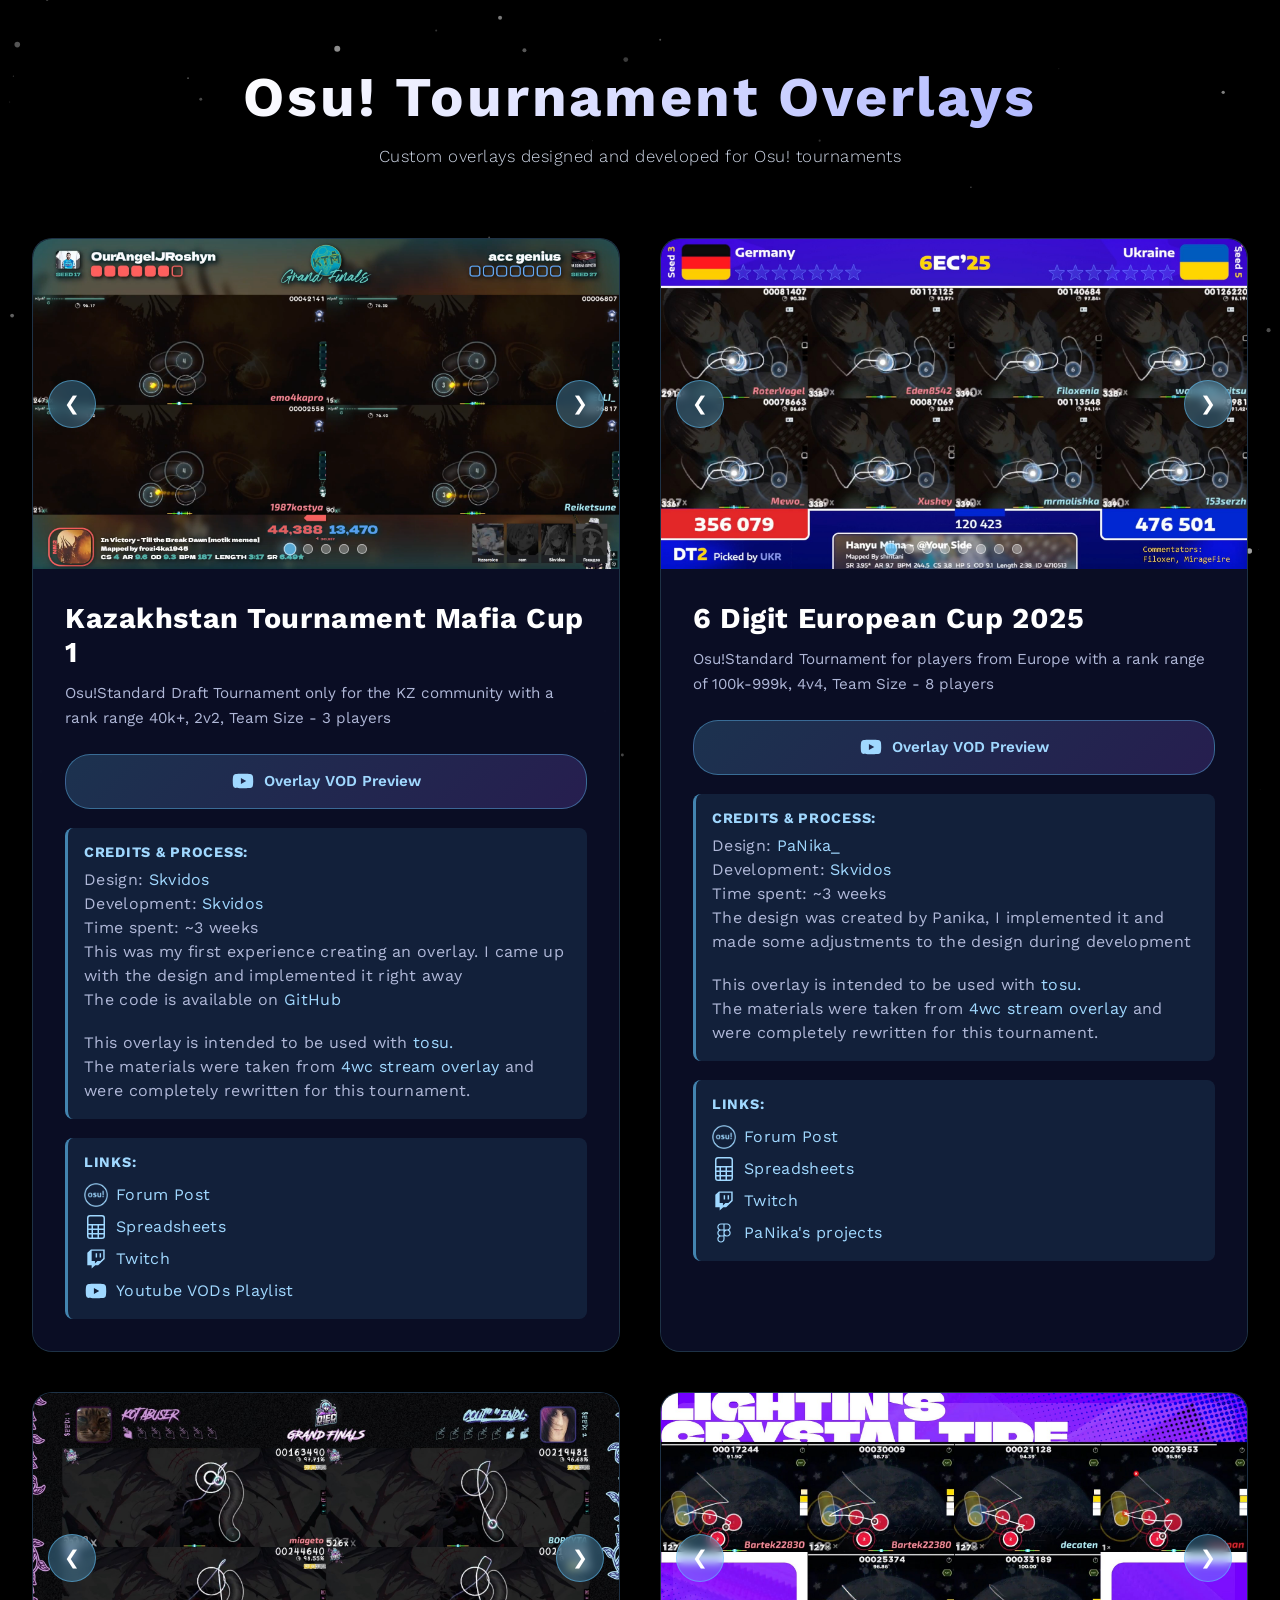
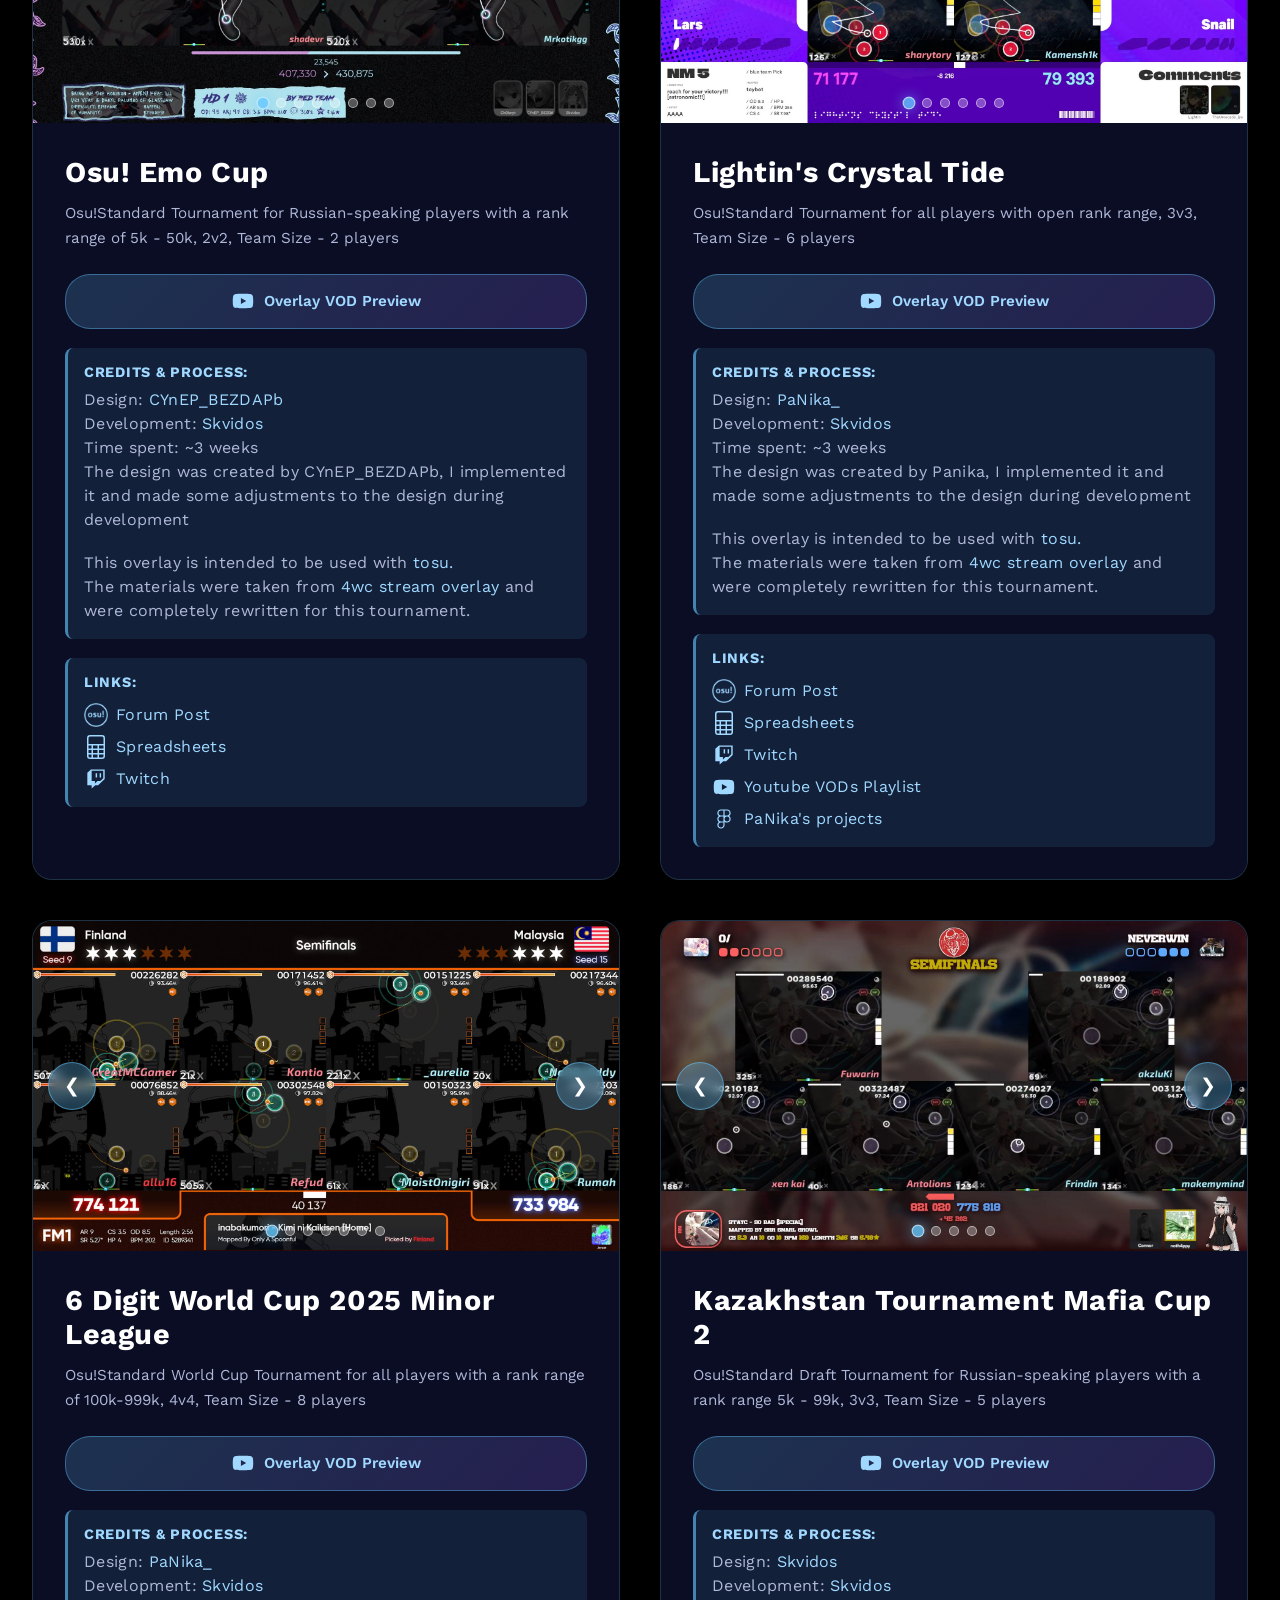
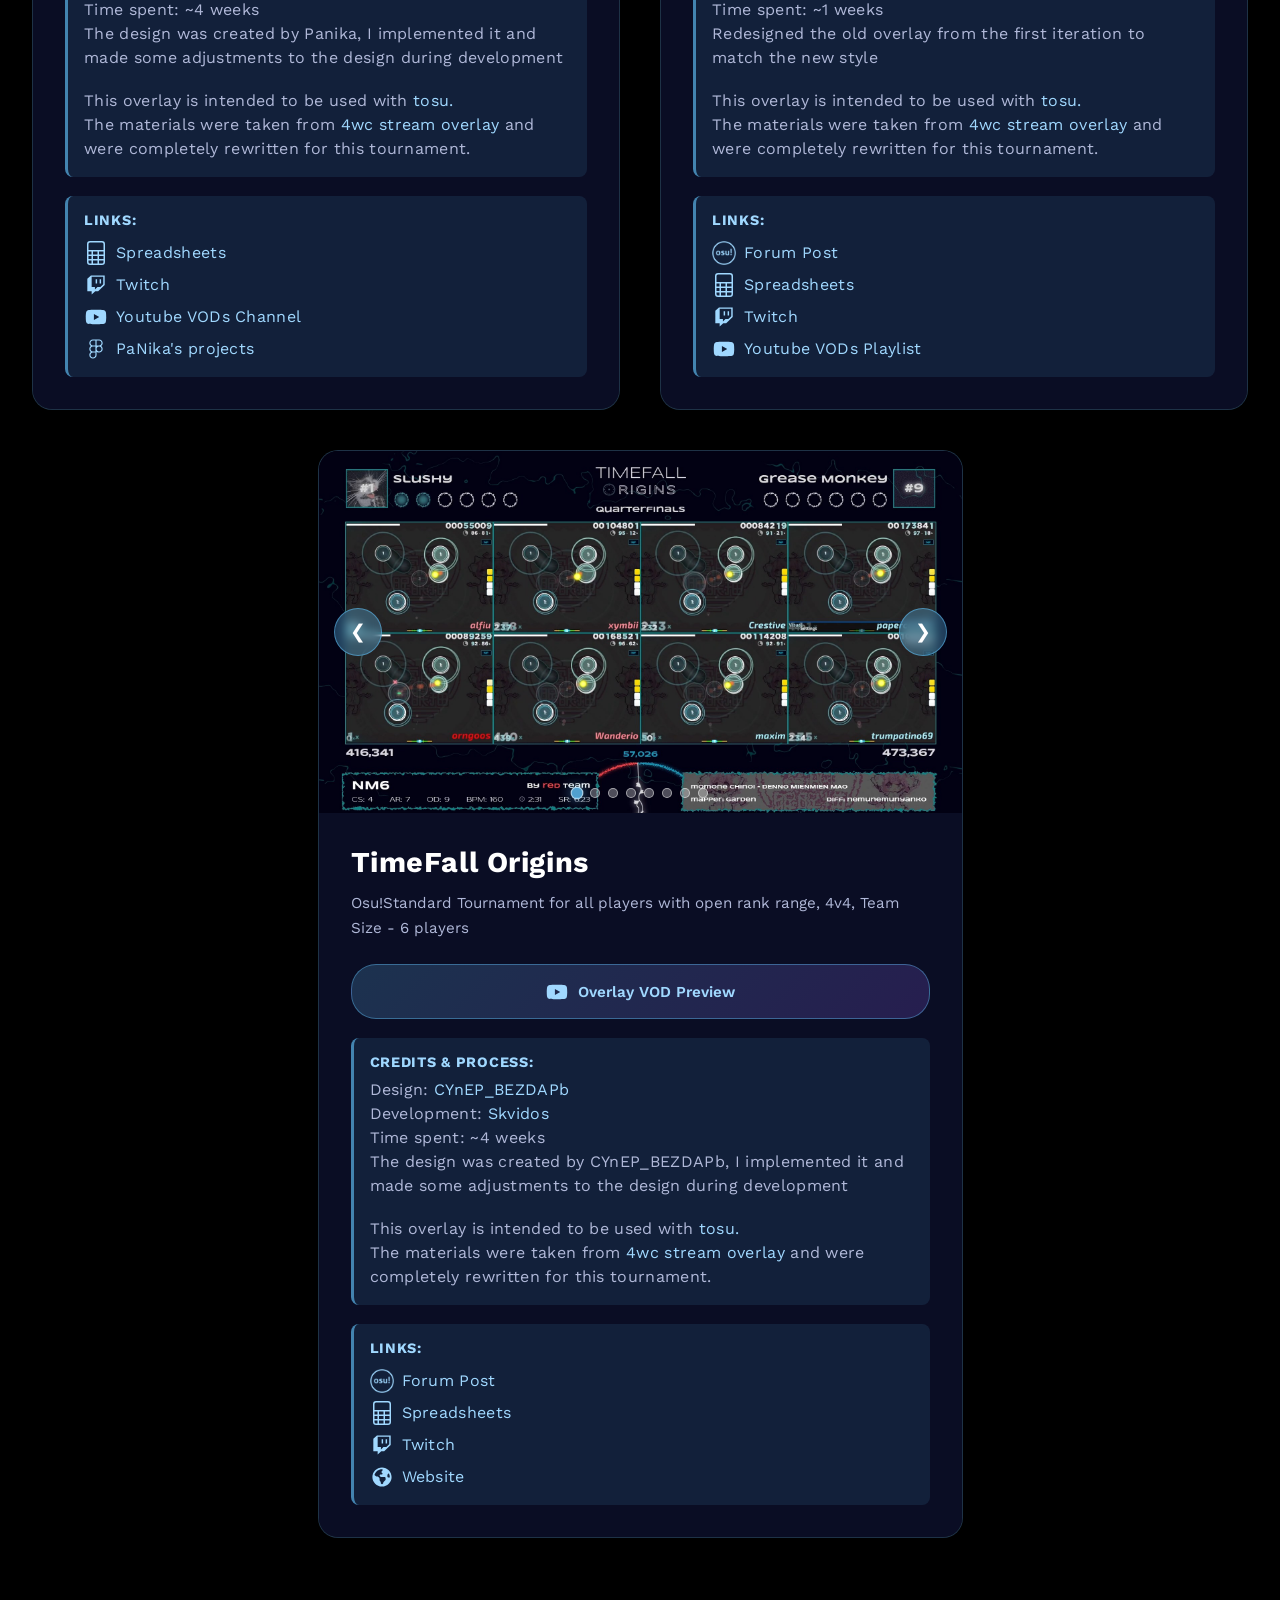
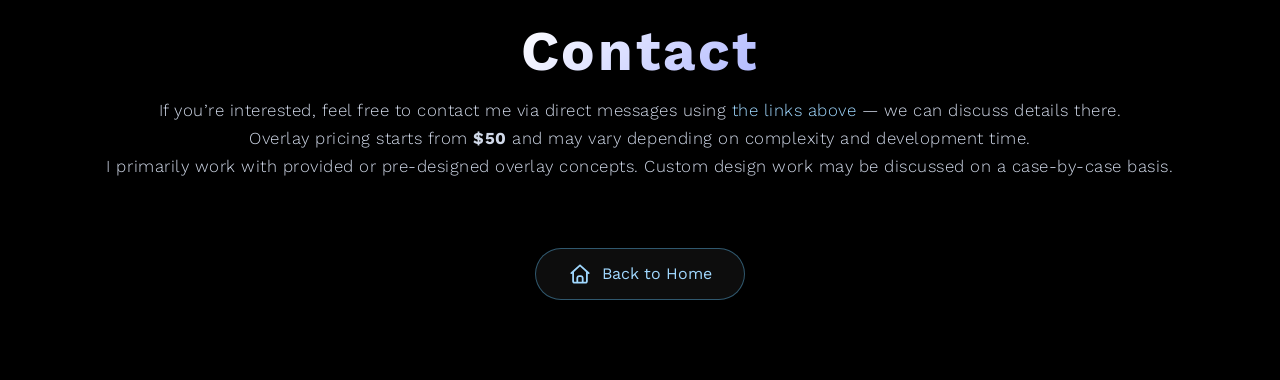
==== commit 5c445482: "Add three indicator spans in overlay" ====
--- a/overlays/index.html
+++ b/overlays/index.html
@@ -1332,6 +1332,9 @@
                 <span class="indicator"></span>
                 <span class="indicator"></span>
                 <span class="indicator"></span>
+                <span class="indicator"></span>
+                <span class="indicator"></span>
+                <span class="indicator"></span>
               </div>
             </div>
           </div>
--- a/overlays/overlays.css
+++ b/overlays/overlays.css
@@ -80,7 +80,7 @@
 .tournament-card:last-child:nth-child(odd) {
   grid-column: 1 / -1;
   justify-self: center;
-  width: min(100%, 440px);
+  width: min(100%, 645px);
 }
 
 .tournament-card {
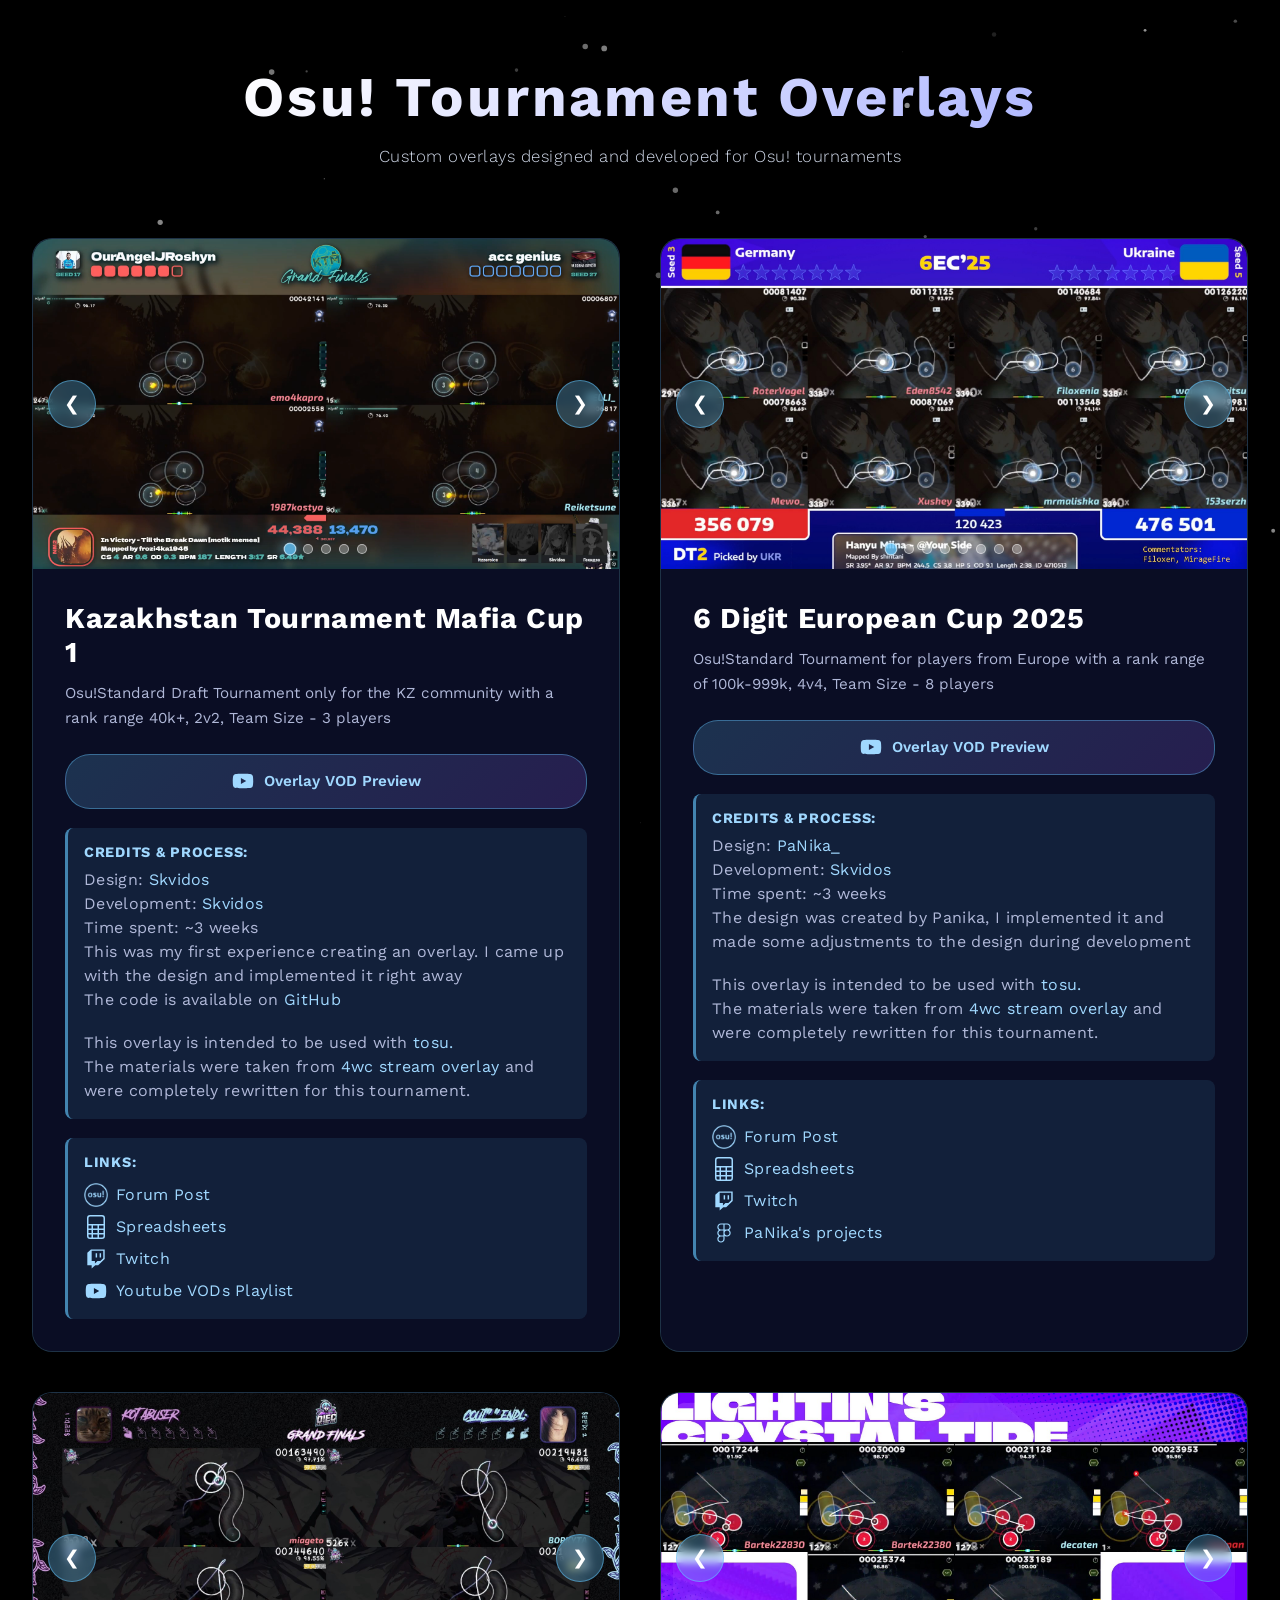
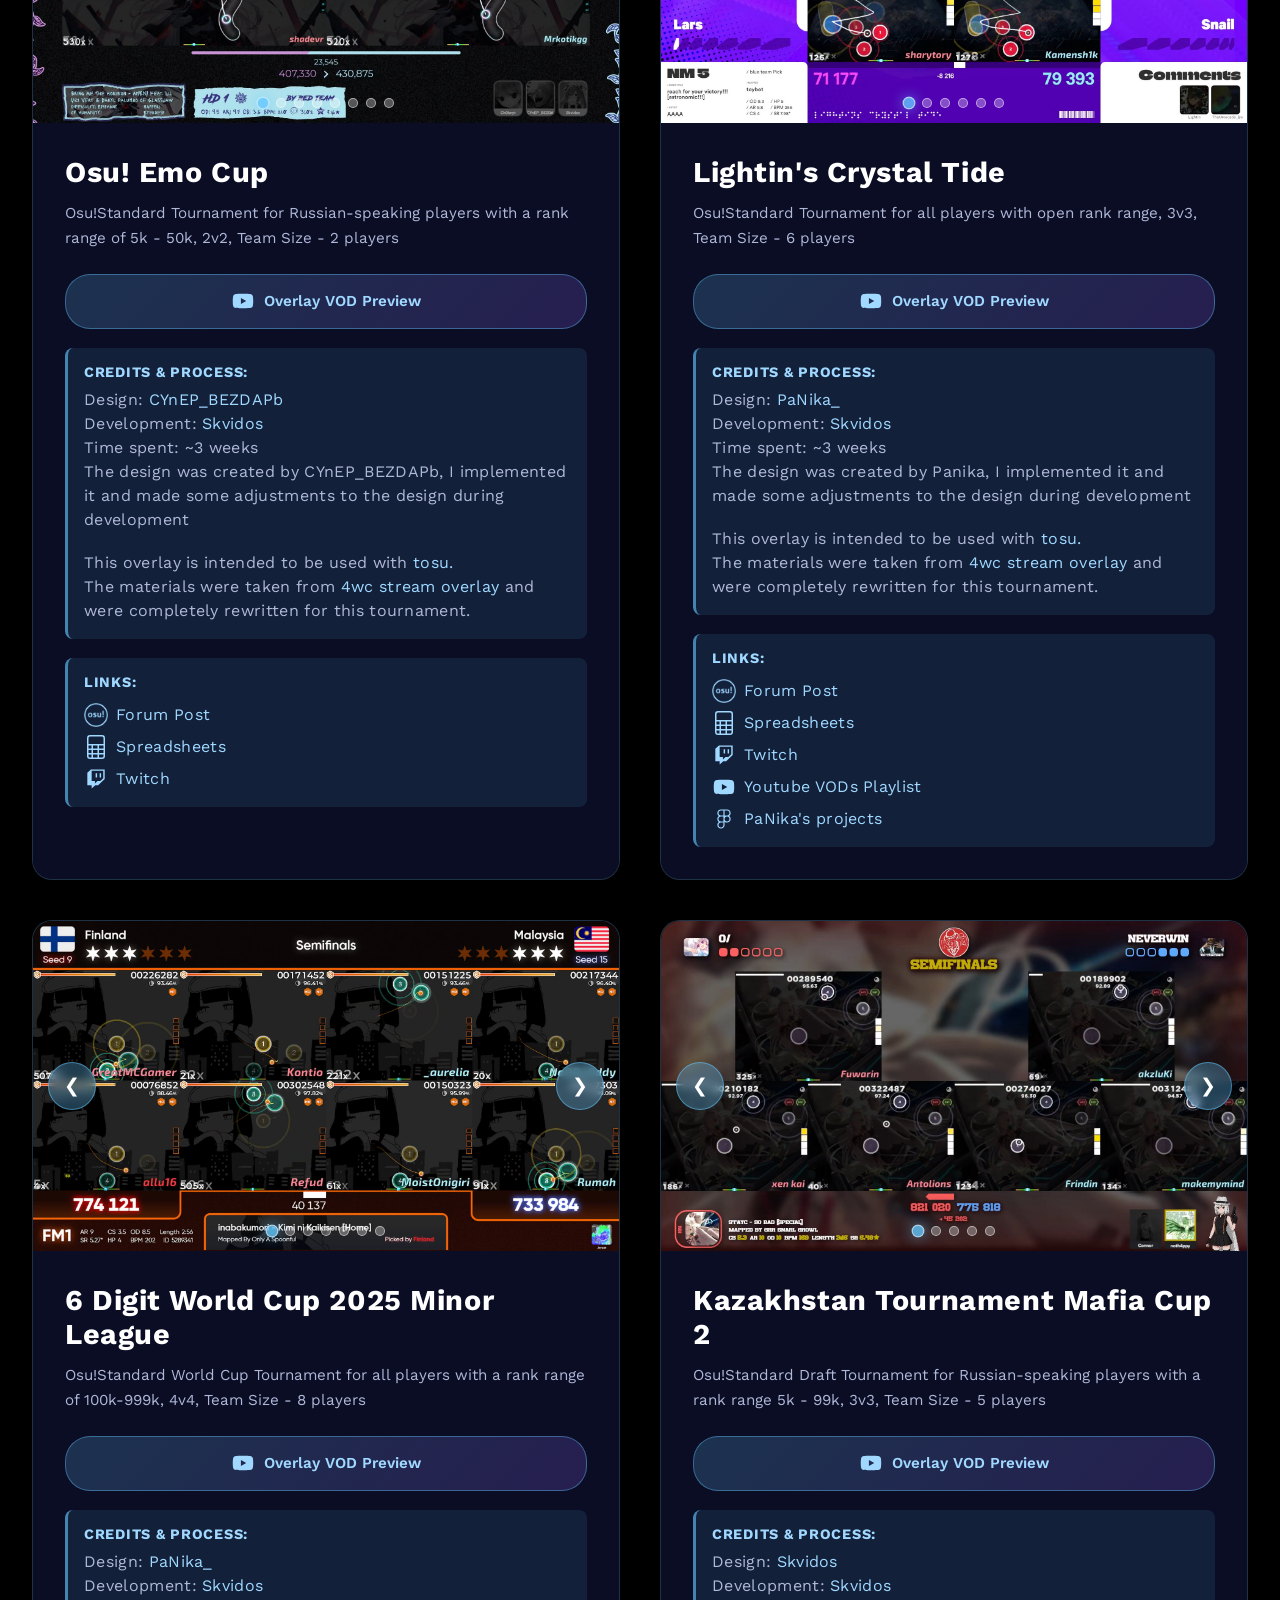
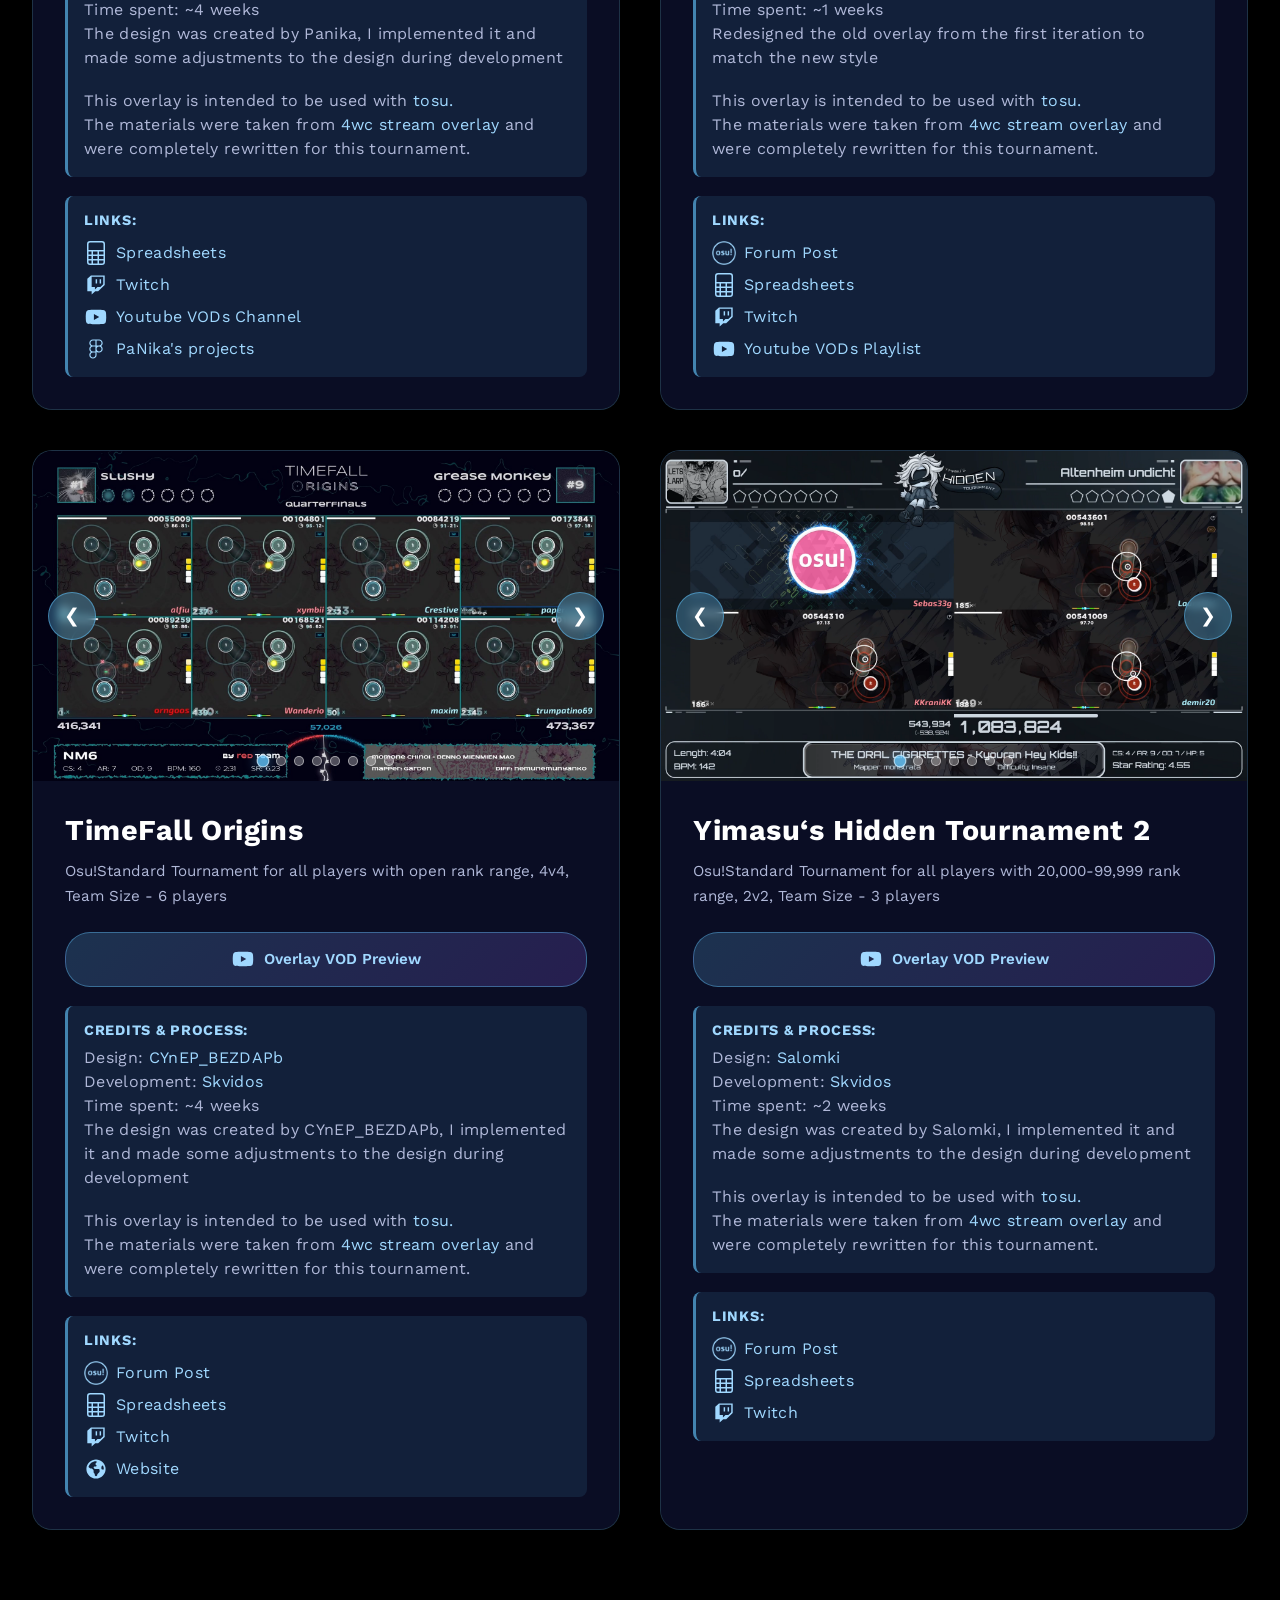
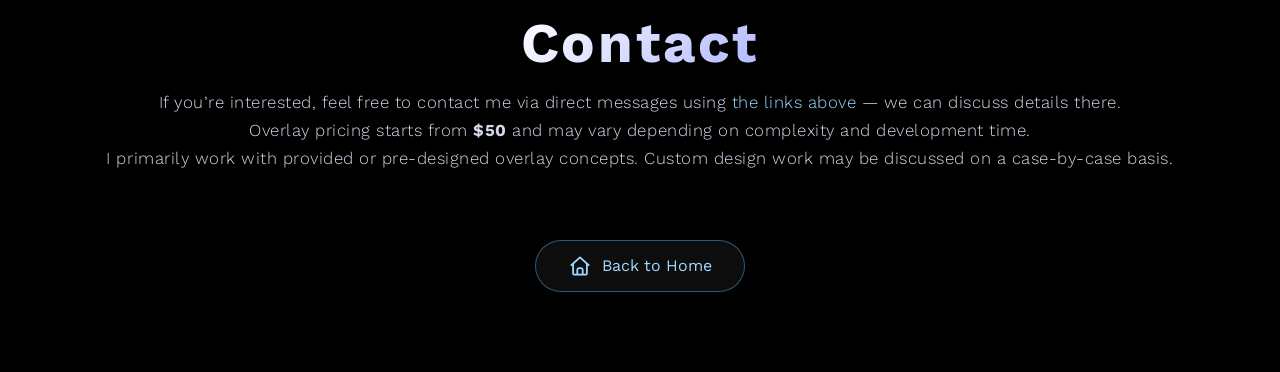
==== commit 7e5b3d67: "Add YHT2 tournament overlay" ====
--- a/overlays/index.html
+++ b/overlays/index.html
@@ -1469,6 +1469,195 @@
             </div>
           </div>
         </div>
+
+        <!-- Tournament 8 -->
+        <div class="tournament-card">
+          <div class="tournament-slider-wrapper">
+            <div class="tournament-slider">
+              <div class="slider-track">
+                <div class="slider-item active">
+                  <img
+                    src="../src/tournaments/YHT2/YHT-1.png"
+                    alt="YHT-1"
+                    class="slider-image"
+                  />
+                </div>
+                <div class="slider-item">
+                  <img
+                    src="../src/tournaments/YHT2/YHT-2.png"
+                    alt="YHT-2"
+                    class="slider-image"
+                  />
+                </div>
+                <div class="slider-item">
+                  <img
+                    src="../src/tournaments/YHT2/YHT-3.png"
+                    alt="YHT-3"
+                    class="slider-image"
+                  />
+                </div>
+                <div class="slider-item">
+                  <img
+                    src="../src/tournaments/YHT2/YHT-4.png"
+                    alt="YHT-4"
+                    class="slider-image"
+                  />
+                </div>
+                <div class="slider-item">
+                  <img
+                    src="../src/tournaments/YHT2/YHT-5.png"
+                    alt="YHT-5"
+                    class="slider-image"
+                  />
+                </div>
+                <div class="slider-item">
+                  <img
+                    src="../src/tournaments/YHT2/YHT-6.png"
+                    alt="YHT-6"
+                    class="slider-image"
+                  />
+                </div>
+                <div class="slider-item">
+                  <img
+                    src="../src/tournaments/YHT2/YHT-7.png"
+                    alt="YHT-7"
+                    class="slider-image"
+                  />
+                </div>
+              </div>
+              <button
+                class="slider-btn slider-prev"
+                aria-label="Previous image"
+              >
+                ❮
+              </button>
+              <button class="slider-btn slider-next" aria-label="Next image">
+                ❯
+              </button>
+              <div class="slider-indicators">
+                <span class="indicator active"></span>
+                <span class="indicator"></span>
+                <span class="indicator"></span>
+                <span class="indicator"></span>
+                <span class="indicator"></span>
+                <span class="indicator"></span>
+                <span class="indicator"></span>
+              </div>
+            </div>
+          </div>
+
+          <div class="tournament-info">
+            <h3 class="tournament-name">Yimasu‘s Hidden Tournament 2</h3>
+            <p class="tournament-description">
+              Osu!Standard Tournament for all players with 20,000-99,999 rank
+              range, 2v2, Team Size - 3 players
+            </p>
+
+            <div class="tournament-links">
+              <a href="" target="_blank" class="tournament-link twitch-link">
+                <img
+                  src="../src/icons/youtube-blue.svg"
+                  alt="Youtube Icon"
+                  class="link-icon"
+                />
+                Overlay VOD Preview
+              </a>
+              <div class="credits">
+                <h4 class="credits-title">Credits & Process:</h4>
+                <p class="credits-text">
+                  Design:
+                  <a
+                    href="https://osu.ppy.sh/users/23187873"
+                    target="_blank"
+                    class="credits-text-link"
+                    >Salomki</a
+                  >
+                </p>
+                <p class="credits-text">
+                  Development:
+                  <a
+                    href="https://osu.ppy.sh/users/14003294"
+                    target="_blank"
+                    class="credits-text-link"
+                    >Skvidos</a
+                  >
+                </p>
+                <p class="credits-text">Time spent: ~2 weeks</p>
+                <p class="credits-text">
+                  The design was created by Salomki, I implemented it and made
+                  some adjustments to the design during development
+                </p>
+                <br />
+                <p class="credits-text">
+                  This overlay is intended to be used with
+                  <a
+                    href="https://github.com/tosuapp/tosu"
+                    target="_blank"
+                    class="credits-text-link"
+                    >tosu.</a
+                  >
+                </p>
+                <p class="credits-text">
+                  The materials were taken from
+                  <a
+                    href="https://github.com/shdewz/4wc-stream-overlay"
+                    target="_blank"
+                    class="credits-text-link"
+                    >4wc stream overlay</a
+                  >
+                  and were completely rewritten for this tournament.
+                </p>
+              </div>
+              <div class="links">
+                <h4 class="links-title">Links:</h4>
+                <div class="links-box">
+                  <p class="links-text">
+                    <a
+                      href="https://osu.ppy.sh/community/forums/topics/2251619?n=1"
+                      target="_blank"
+                      class="links-text-link"
+                    >
+                      <img
+                        src="../src/icons/osu-blue.png"
+                        alt="Forum Icon"
+                        class="link-icon"
+                      />
+                      Forum Post
+                    </a>
+                  </p>
+                  <p class="links-text">
+                    <a
+                      href="https://docs.google.com/spreadsheets/d/1-rmkabK6fjfDMy7n379q2O0WZh_6jsda8Q55wB98e8g/edit"
+                      target="_blank"
+                      class="links-text-link"
+                    >
+                      <img
+                        src="../src/icons/file-spreadsheet-blue.svg"
+                        alt="Tournaments icon"
+                        class="link-icon"
+                      />
+                      Spreadsheets
+                    </a>
+                  </p>
+                  <p class="links-text">
+                    <a
+                      href="https://www.twitch.tv/yimasu_tournament/videos"
+                      target="_blank"
+                      class="links-text-link"
+                    >
+                      <img
+                        src="../src/icons/twitch-blue.svg"
+                        alt="Twitch Icon"
+                        class="link-icon"
+                      />
+                      Twitch
+                    </a>
+                  </p>
+                </div>
+              </div>
+            </div>
+          </div>
+        </div>
       </div>
 
       <div class="tournaments-footer">
--- a/style.css
+++ b/style.css
@@ -1,6 +1,6 @@
 /* Main Page Styles */
 
-@import url('./src/fonts/fonts.css');
+@import url("./src/fonts/fonts.css");
 
 :root {
   --bg-color: #000;
@@ -30,7 +30,6 @@
   -webkit-touch-callout: none;
 }
 
-
 @keyframes fadeInUp {
   from {
     opacity: 0;
@@ -43,7 +42,8 @@
 }
 
 @keyframes glow {
-  0%, 100% {
+  0%,
+  100% {
     text-shadow:
       0 0 10px rgba(255, 255, 255, 0.3),
       0 0 20px rgba(100, 200, 255, 0.3);
@@ -56,14 +56,14 @@
 }
 
 @keyframes float {
-  0%, 100% {
+  0%,
+  100% {
     transform: translateY(0);
   }
   50% {
     transform: translateY(-10px);
   }
 }
-
 
 *,
 *::before,
@@ -77,7 +77,7 @@
   min-height: 100vh;
   background-color: var(--bg-color);
   color: var(--text-color);
-  font-family: 'Work Sans', sans-serif;
+  font-family: "Work Sans", sans-serif;
   font-weight: 400;
 
   -webkit-font-smoothing: antialiased;
@@ -316,4 +316,4 @@
     animation-iteration-count: 1 !important;
     transition-duration: 0.01ms !important;
   }
-}+}
